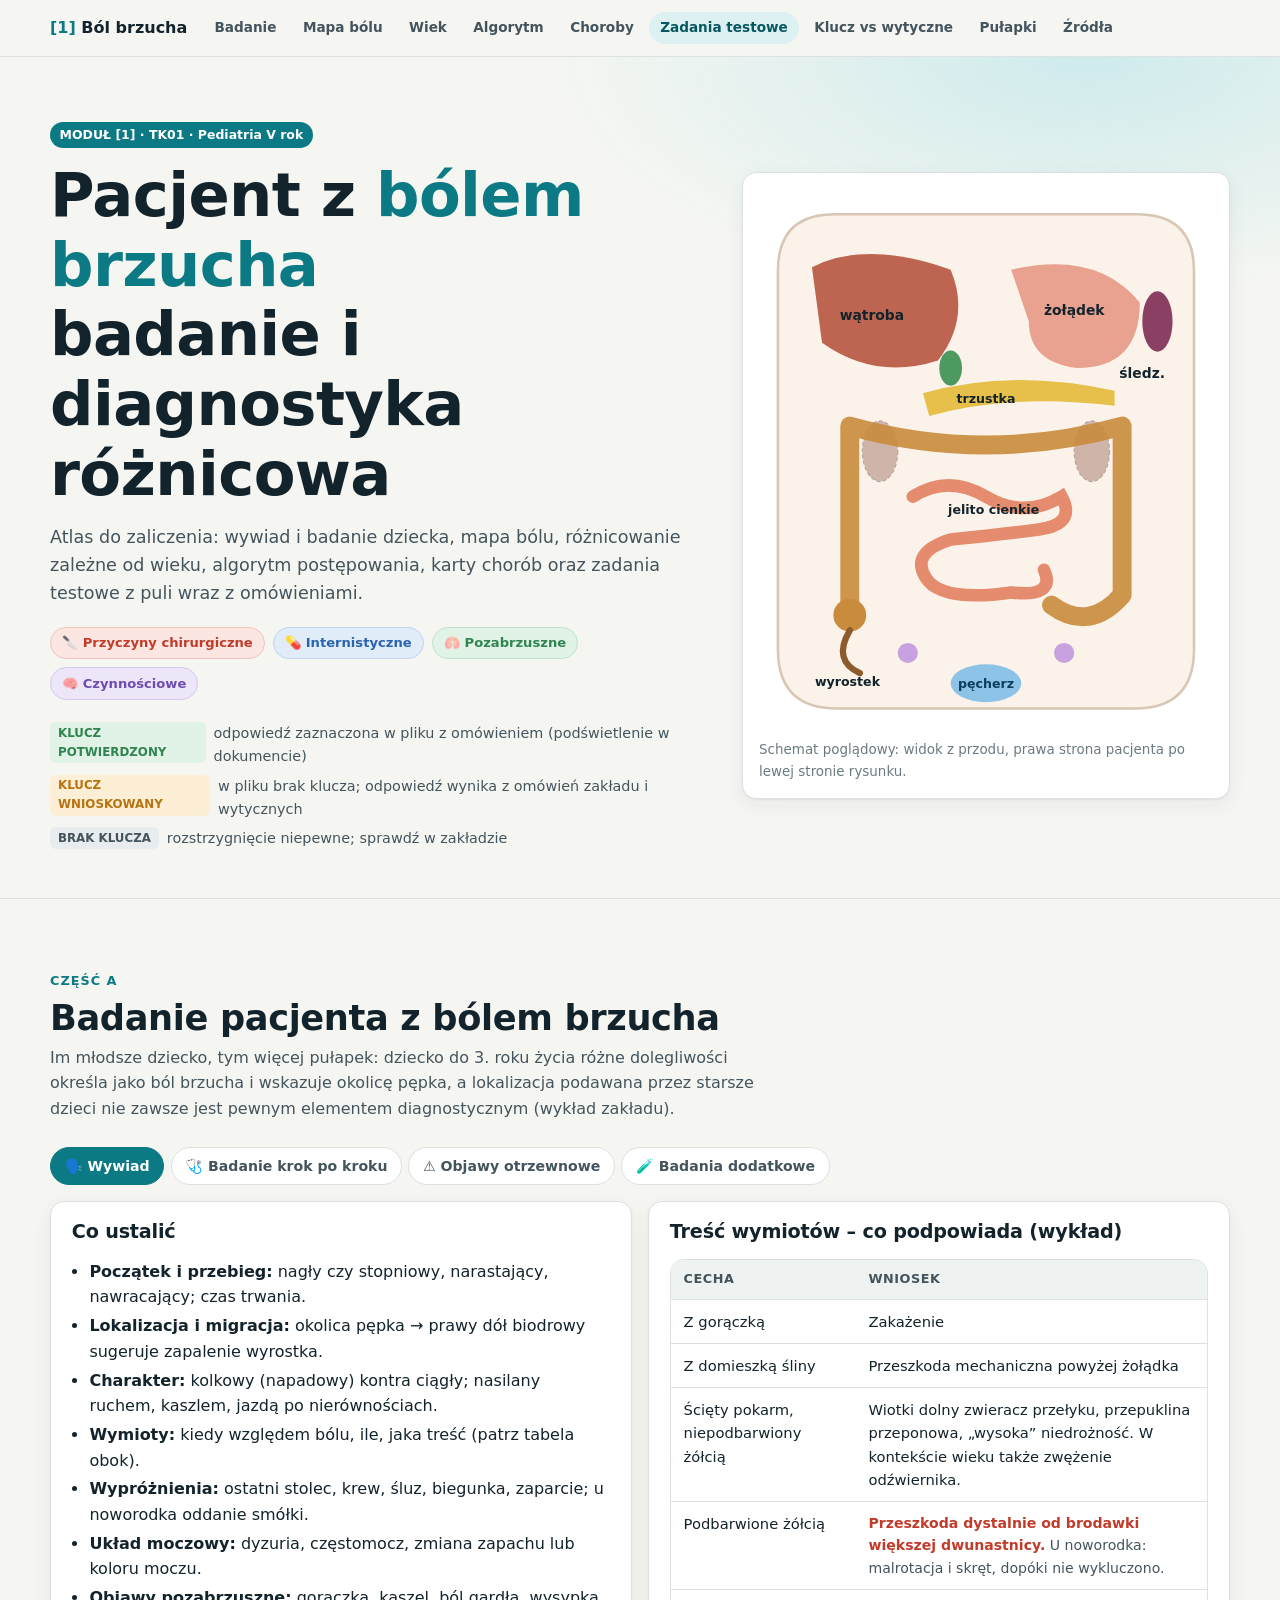
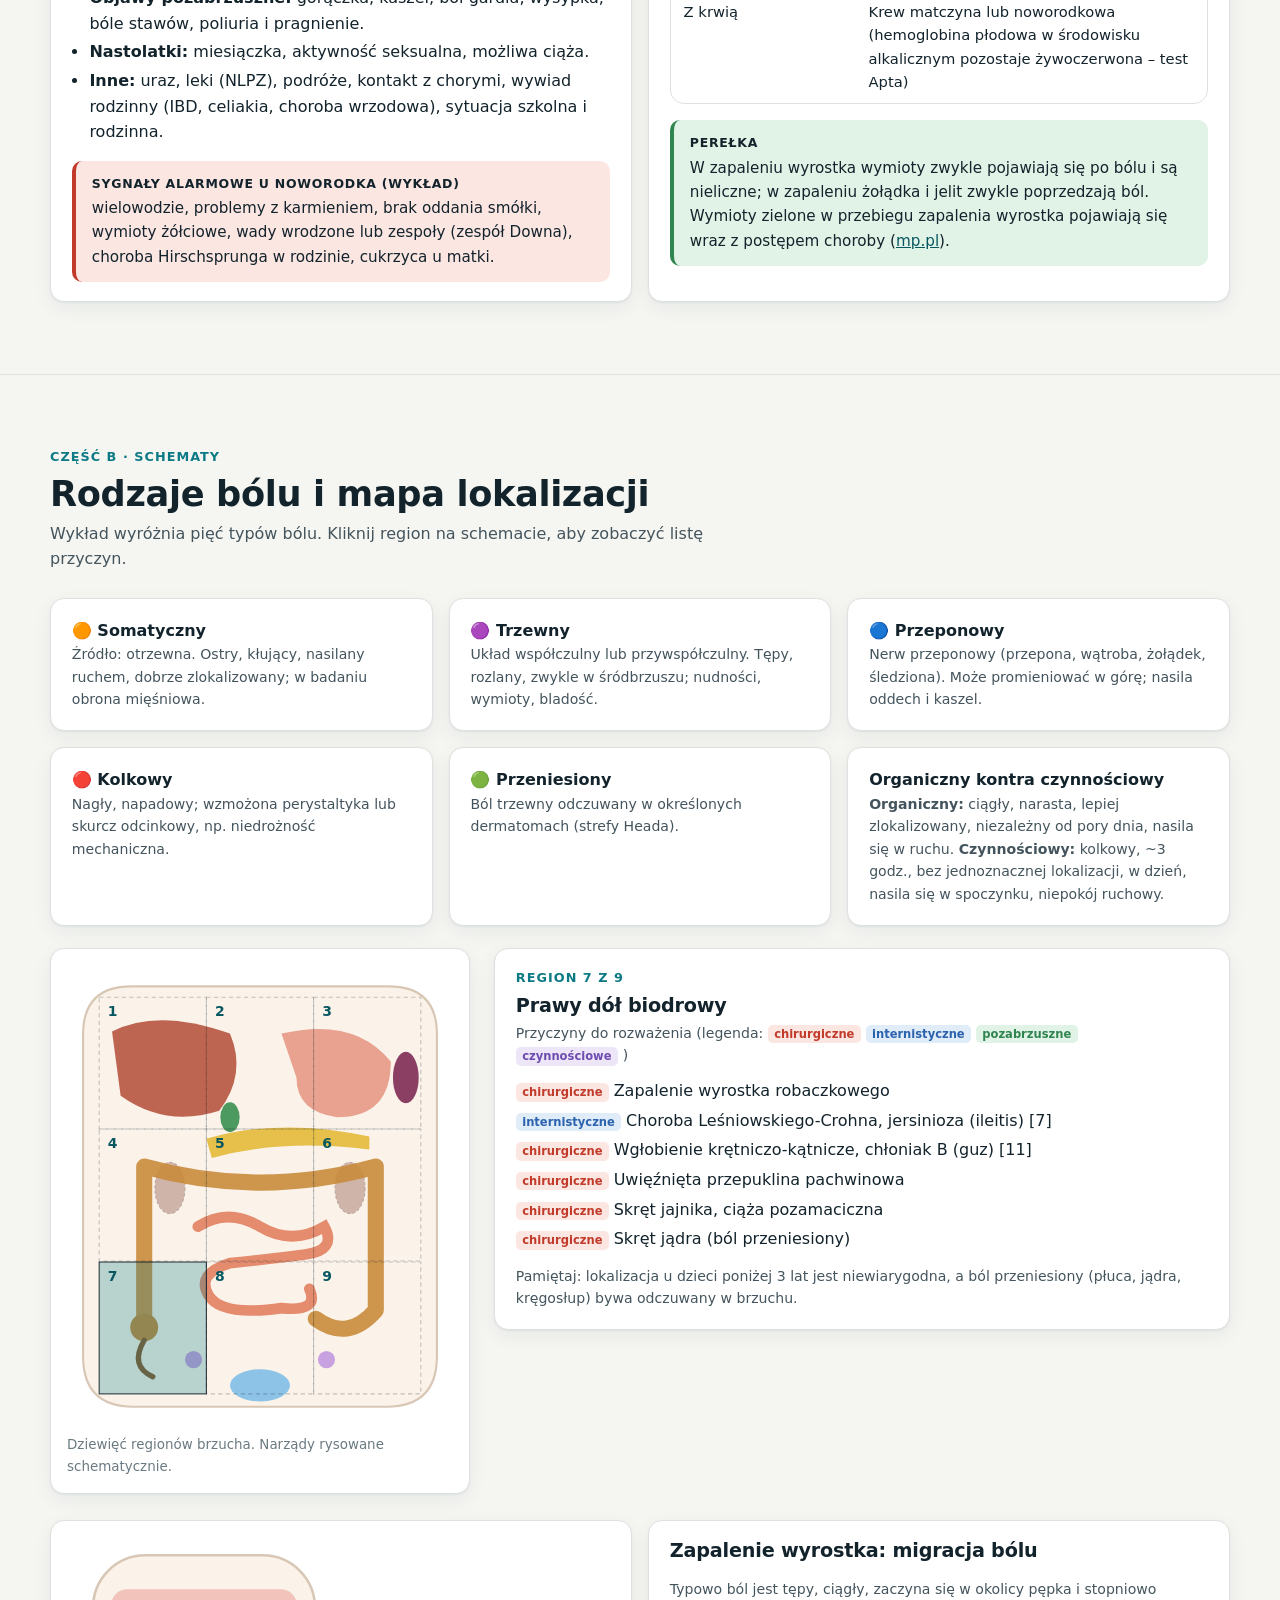
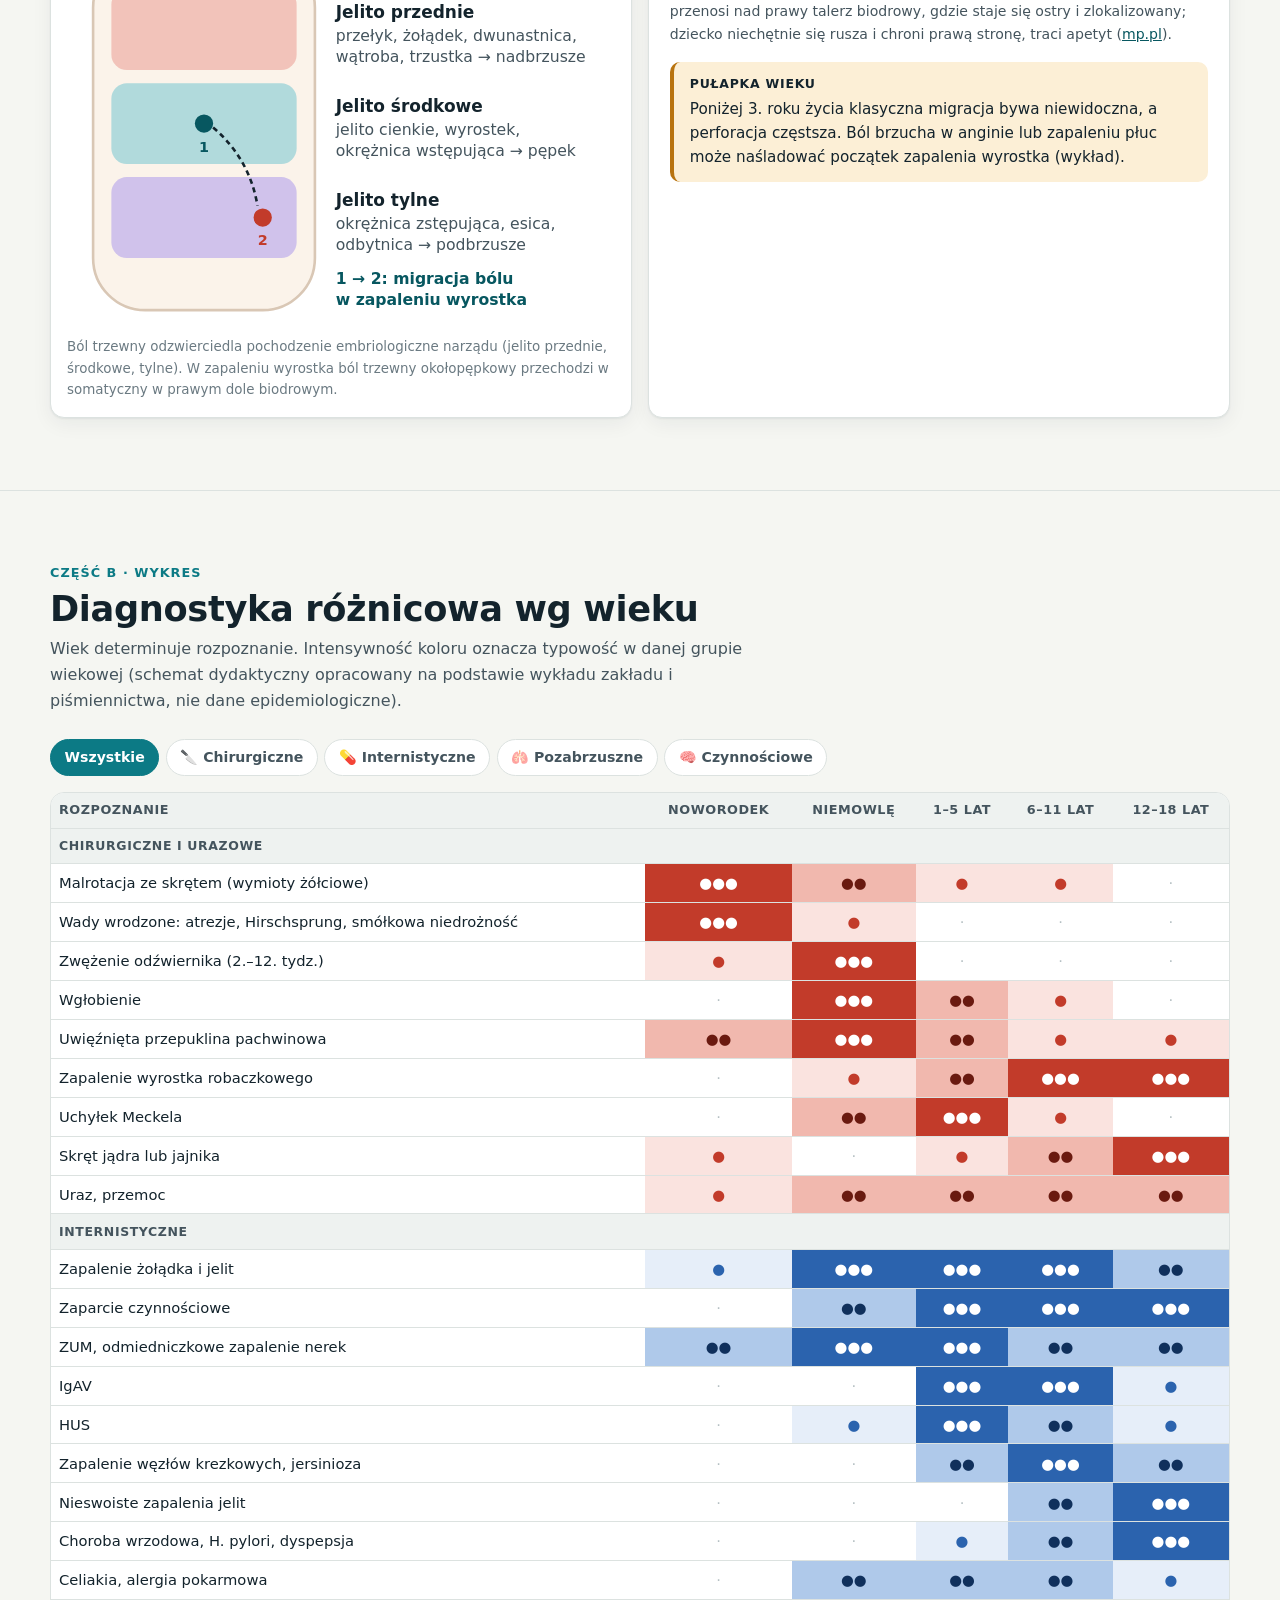
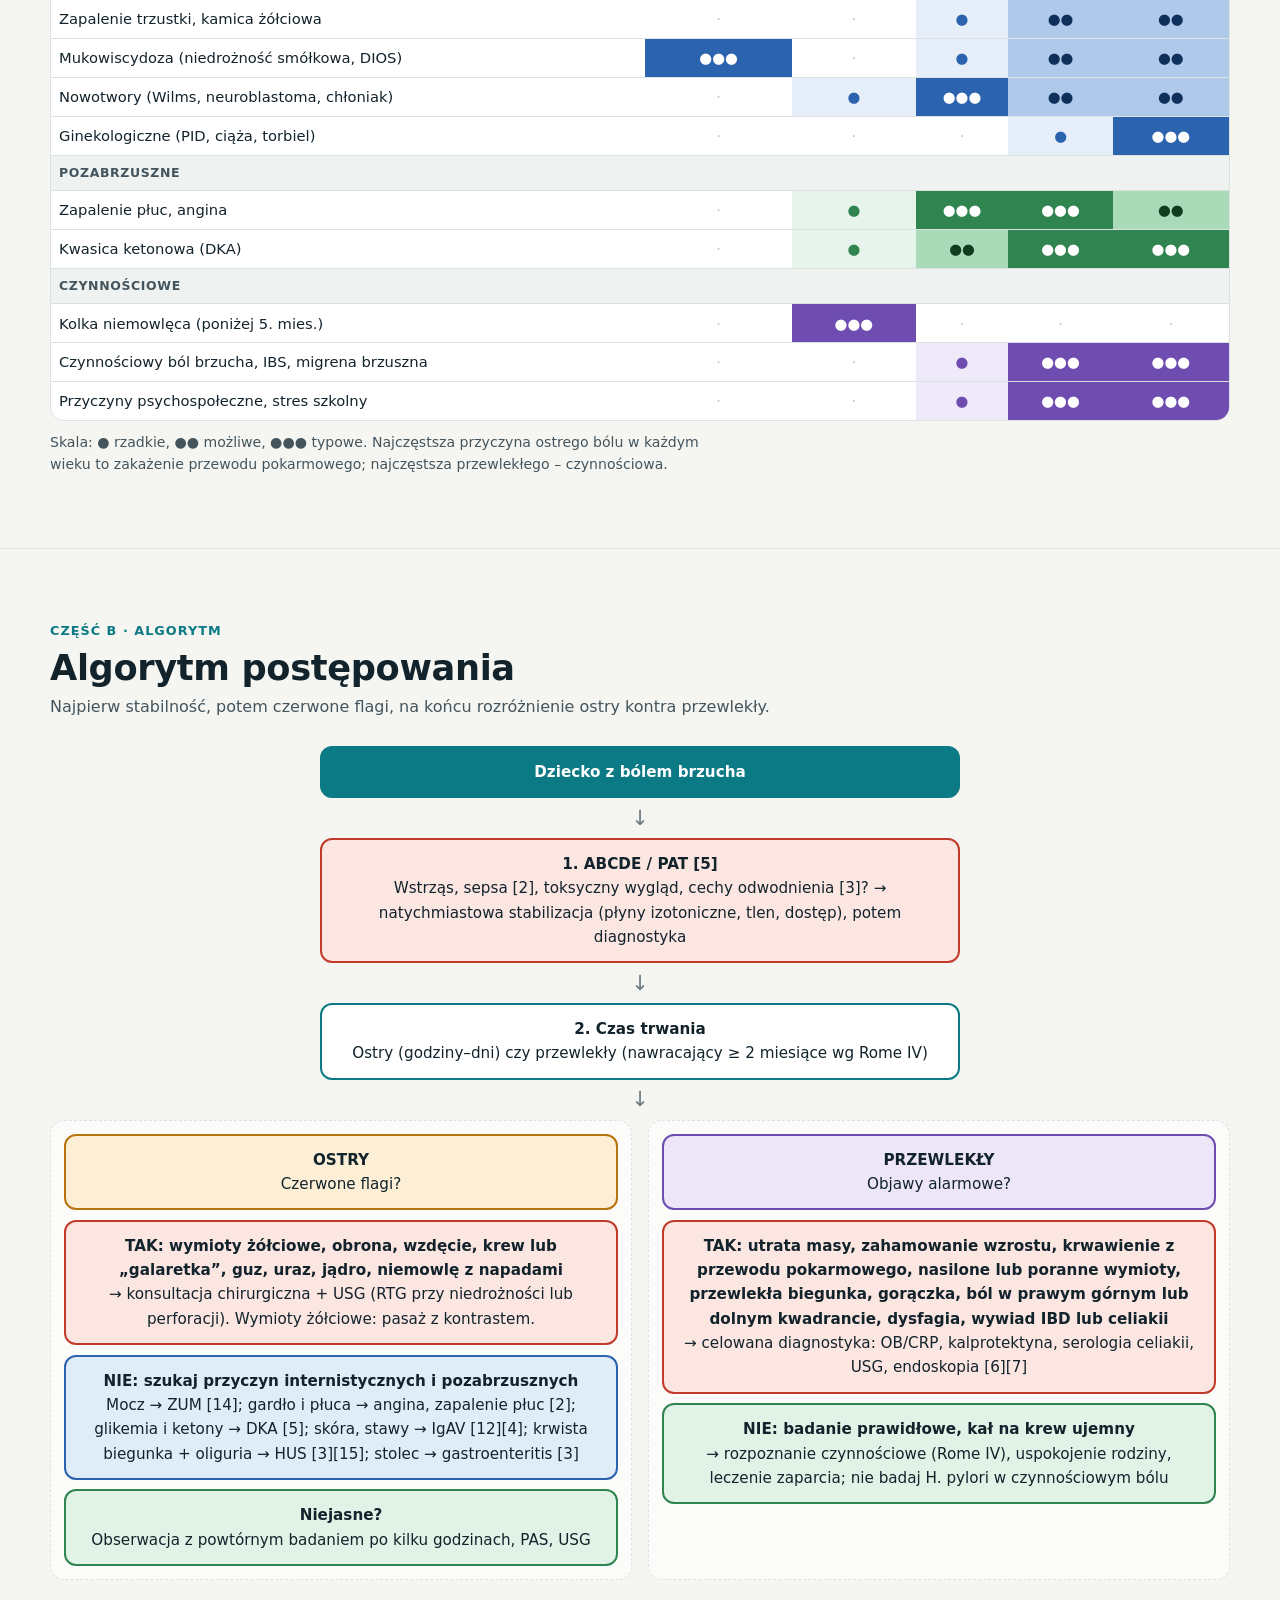
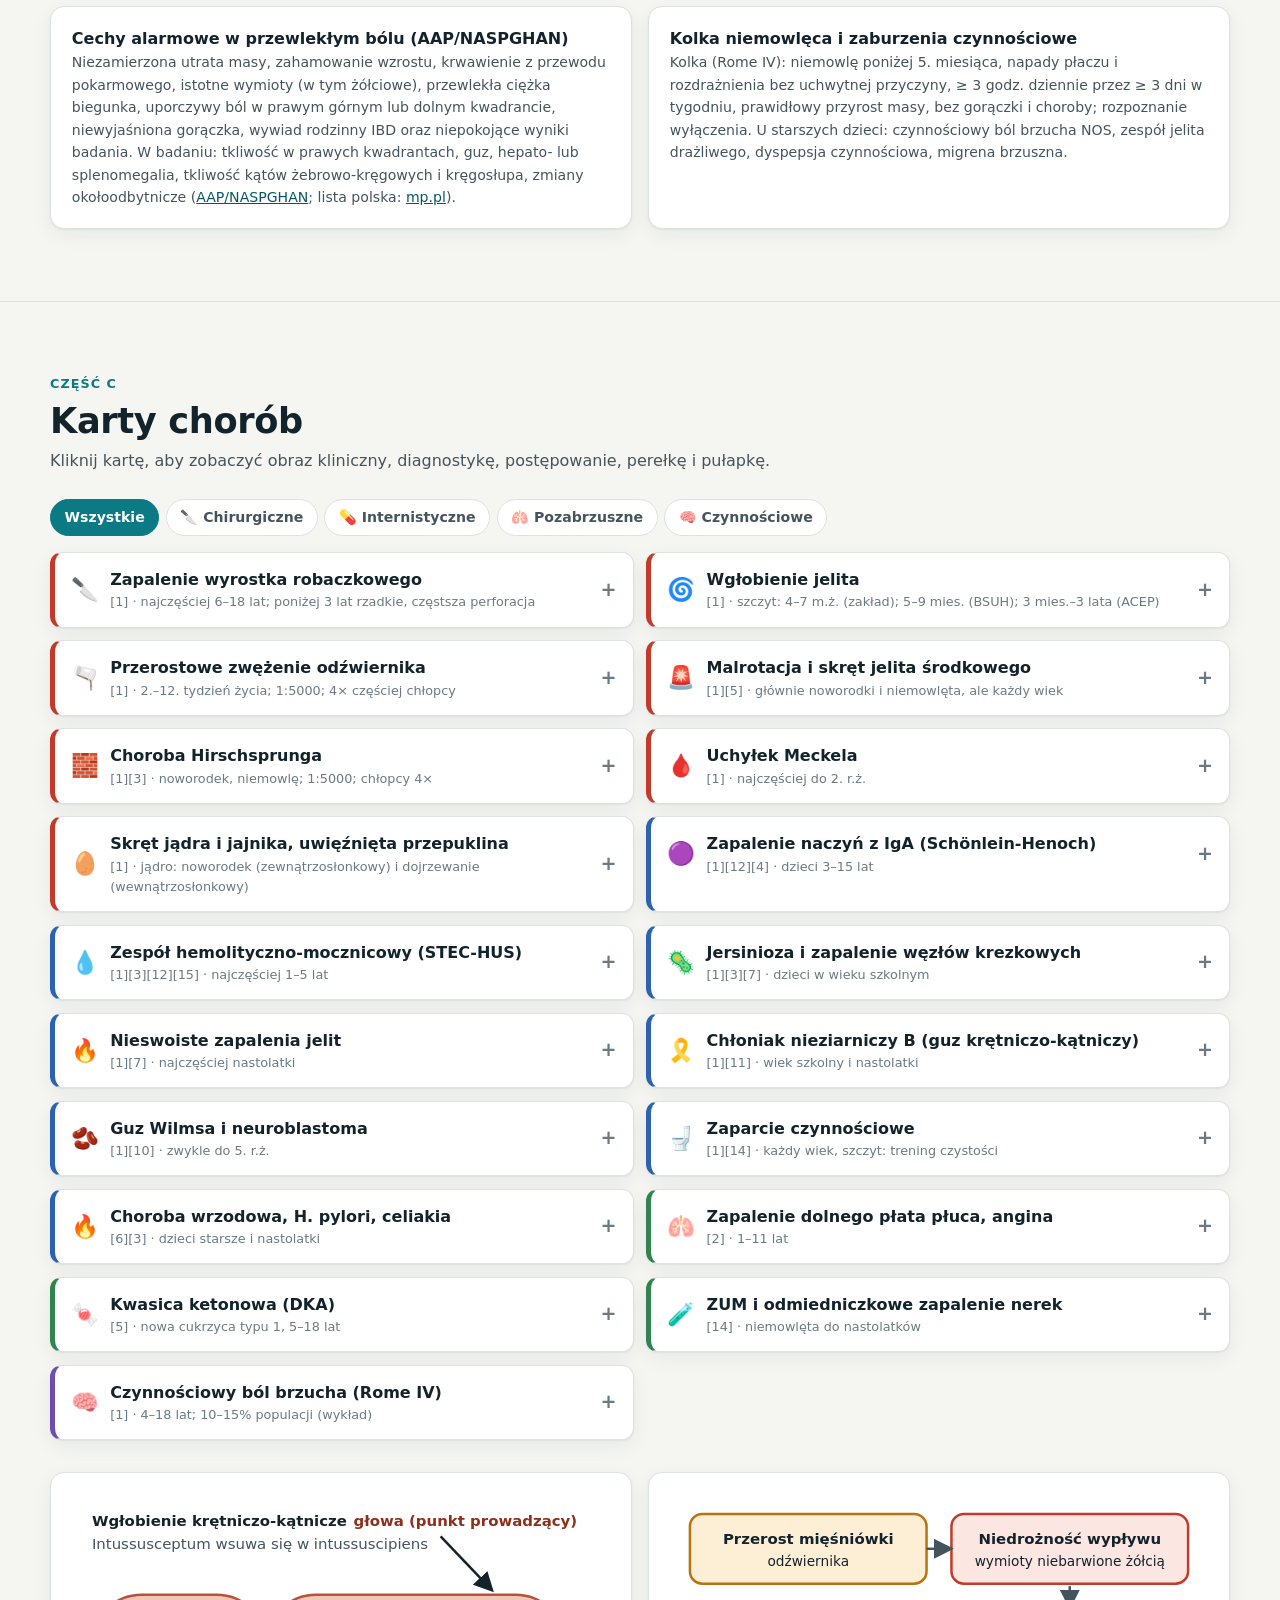
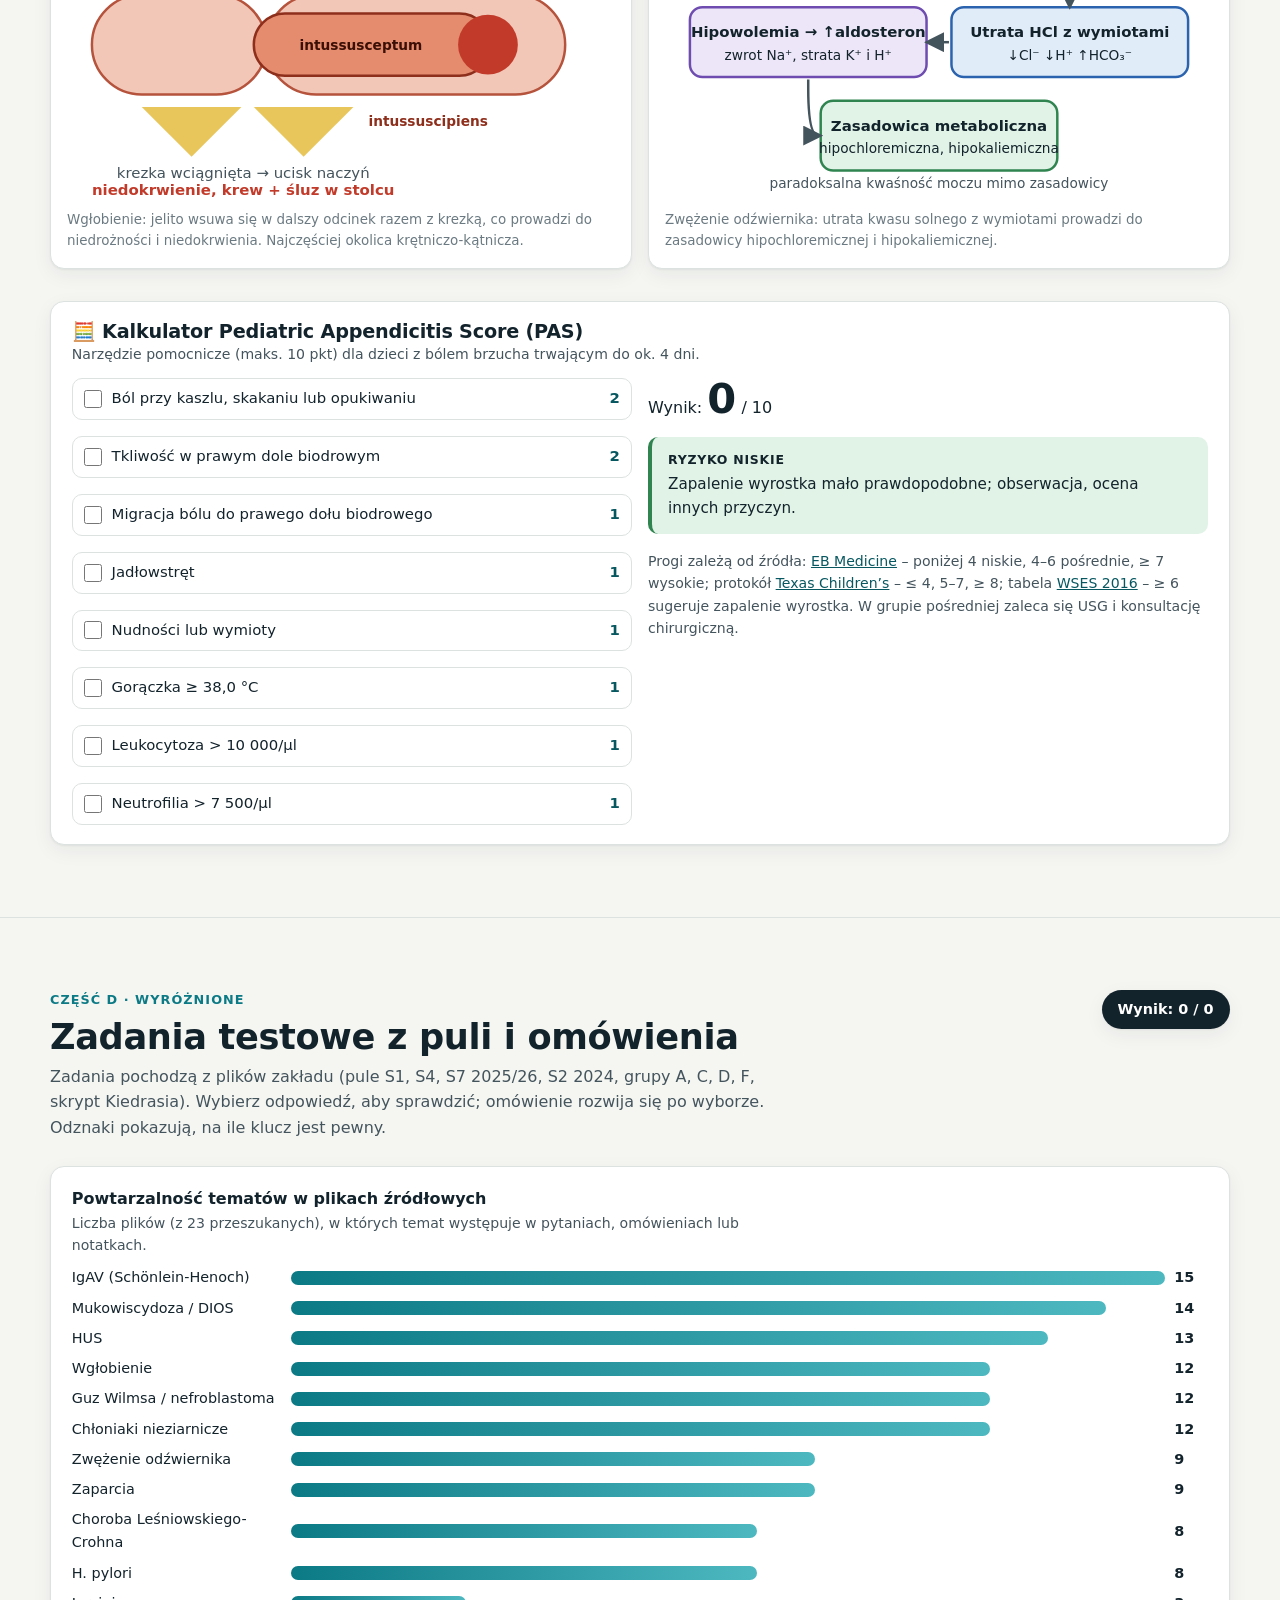
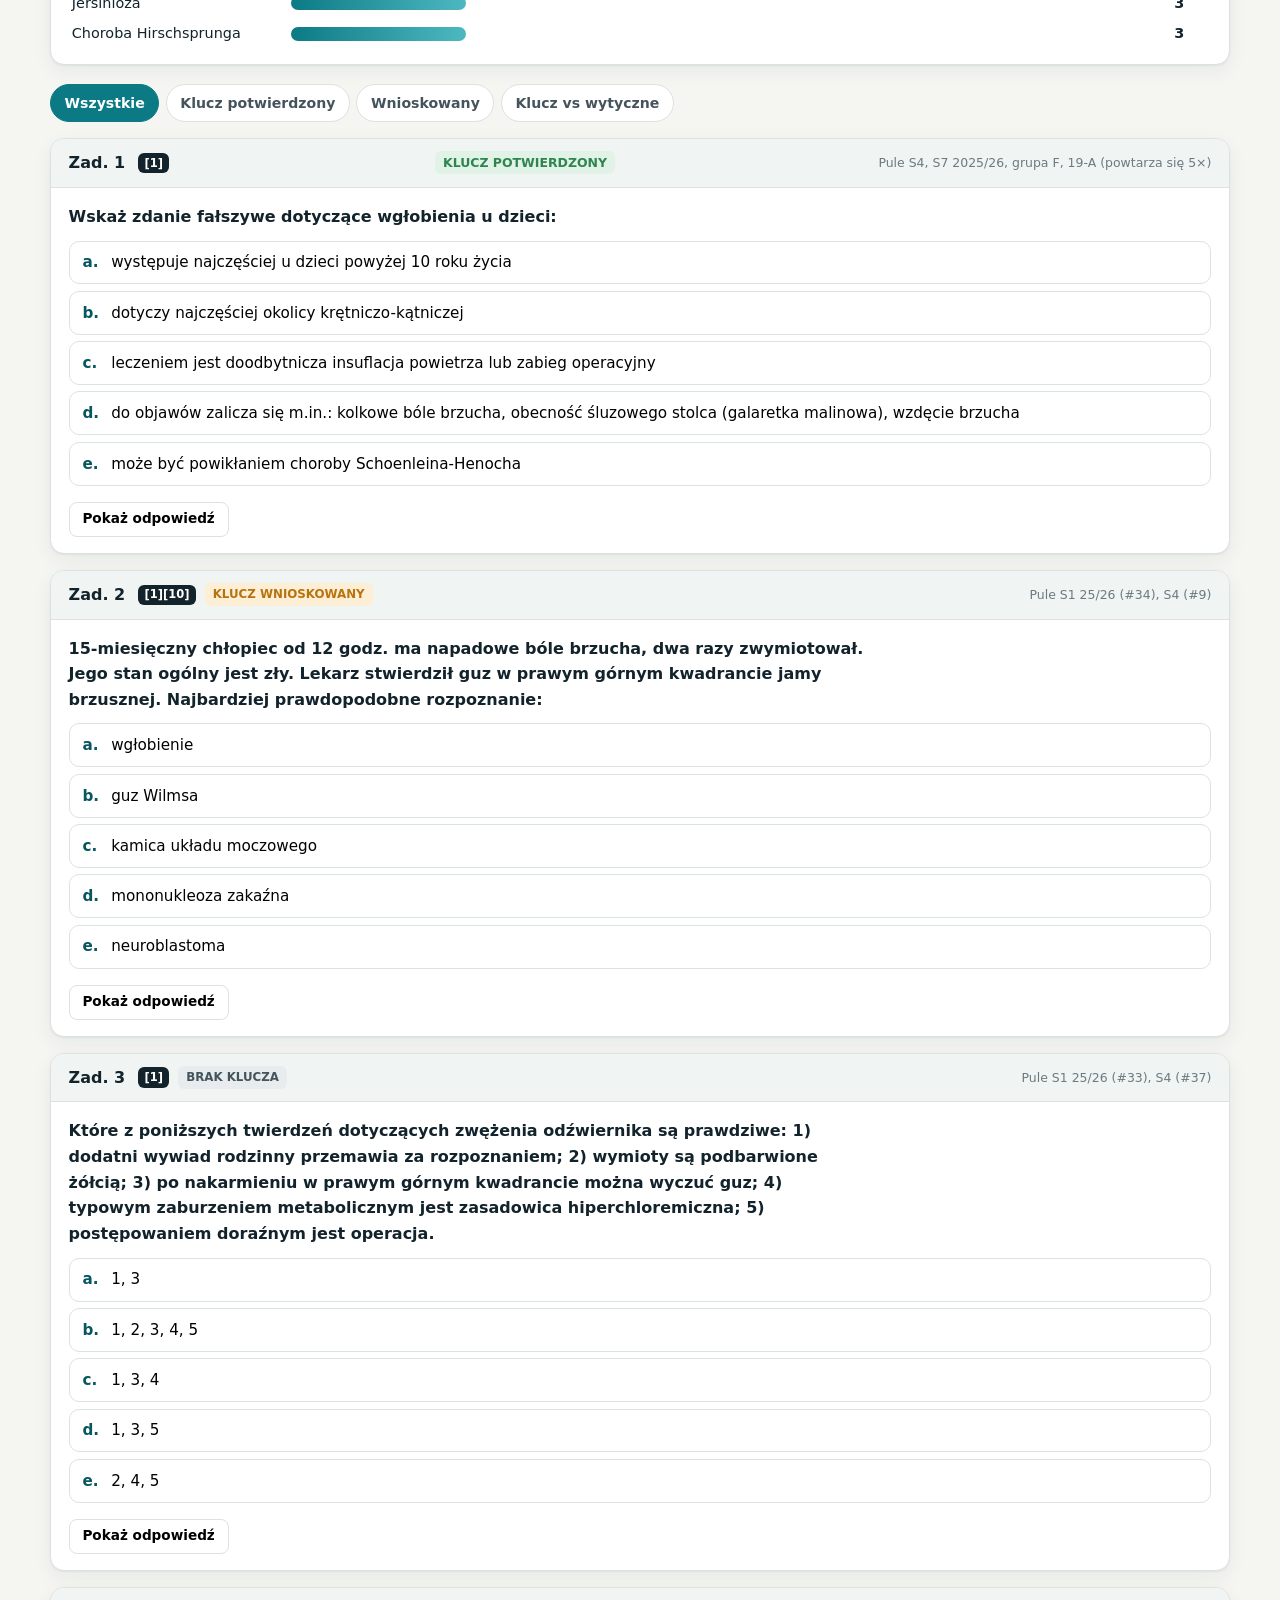
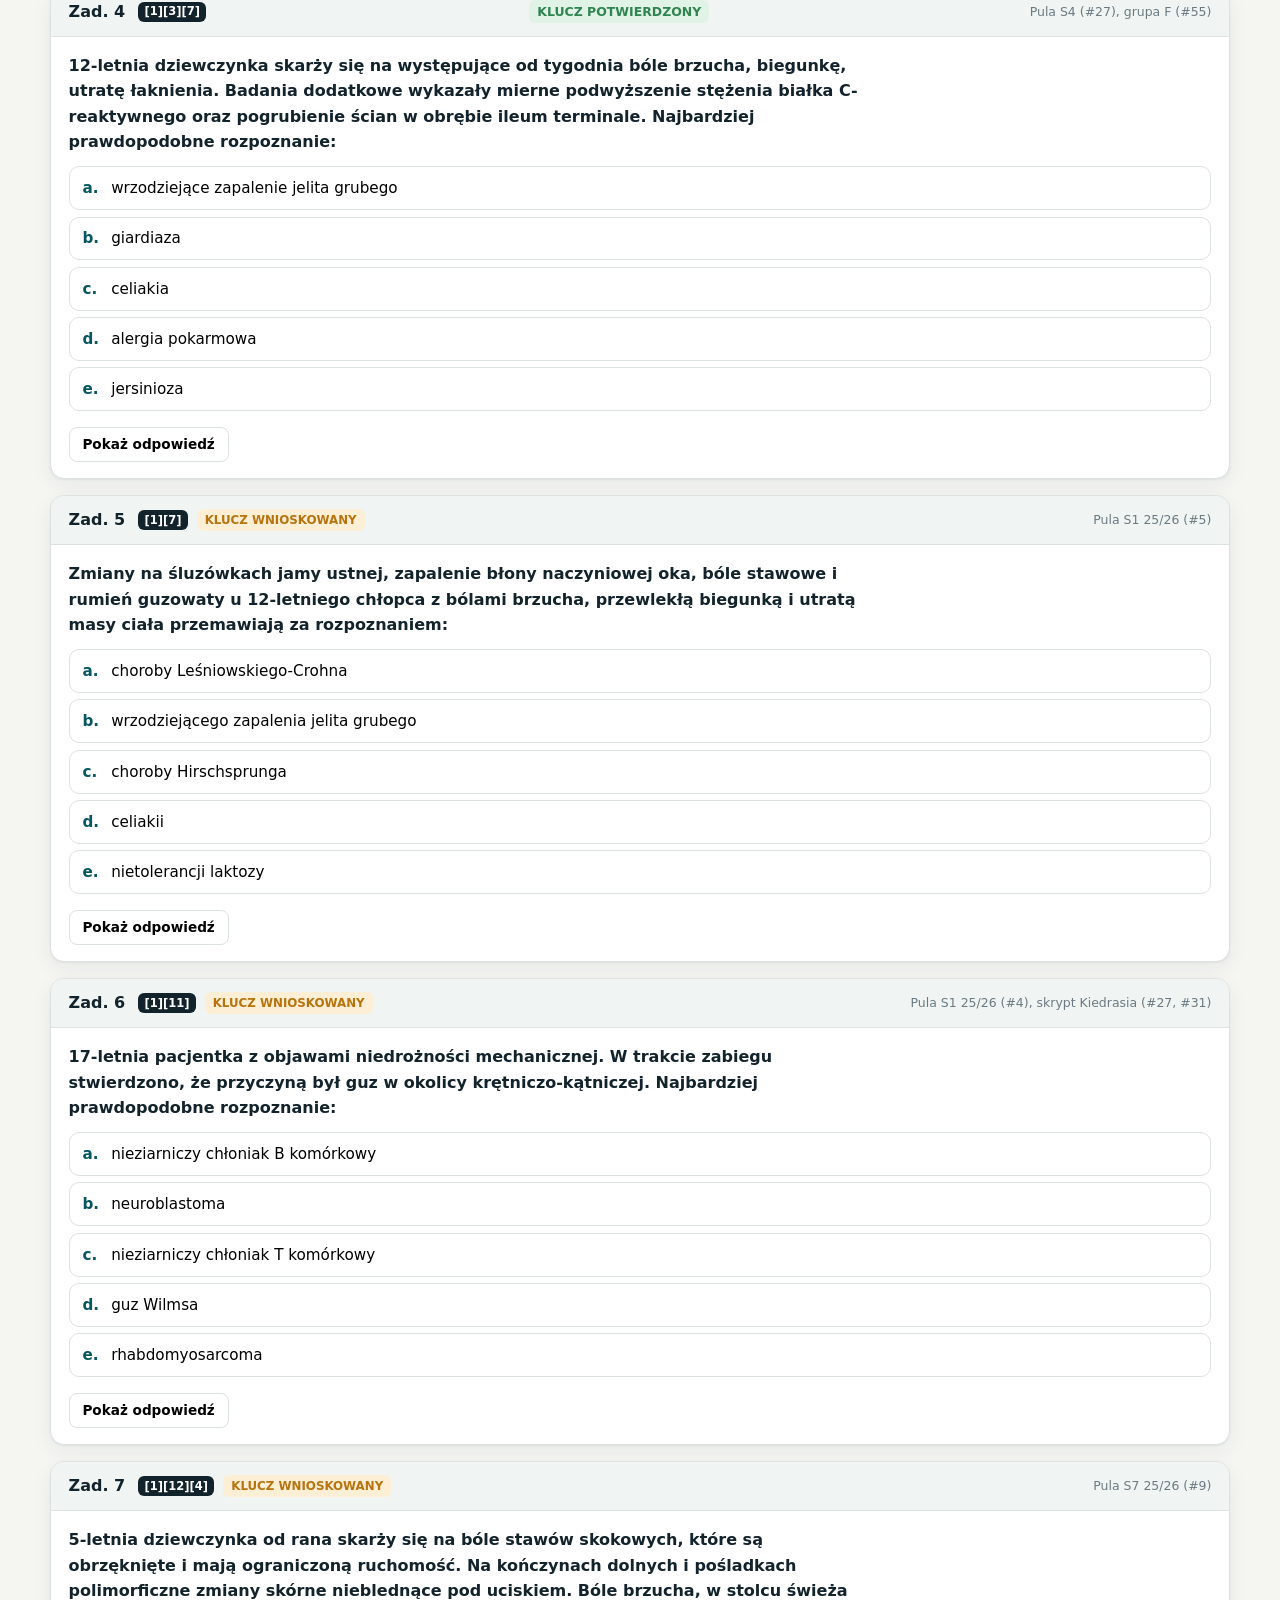
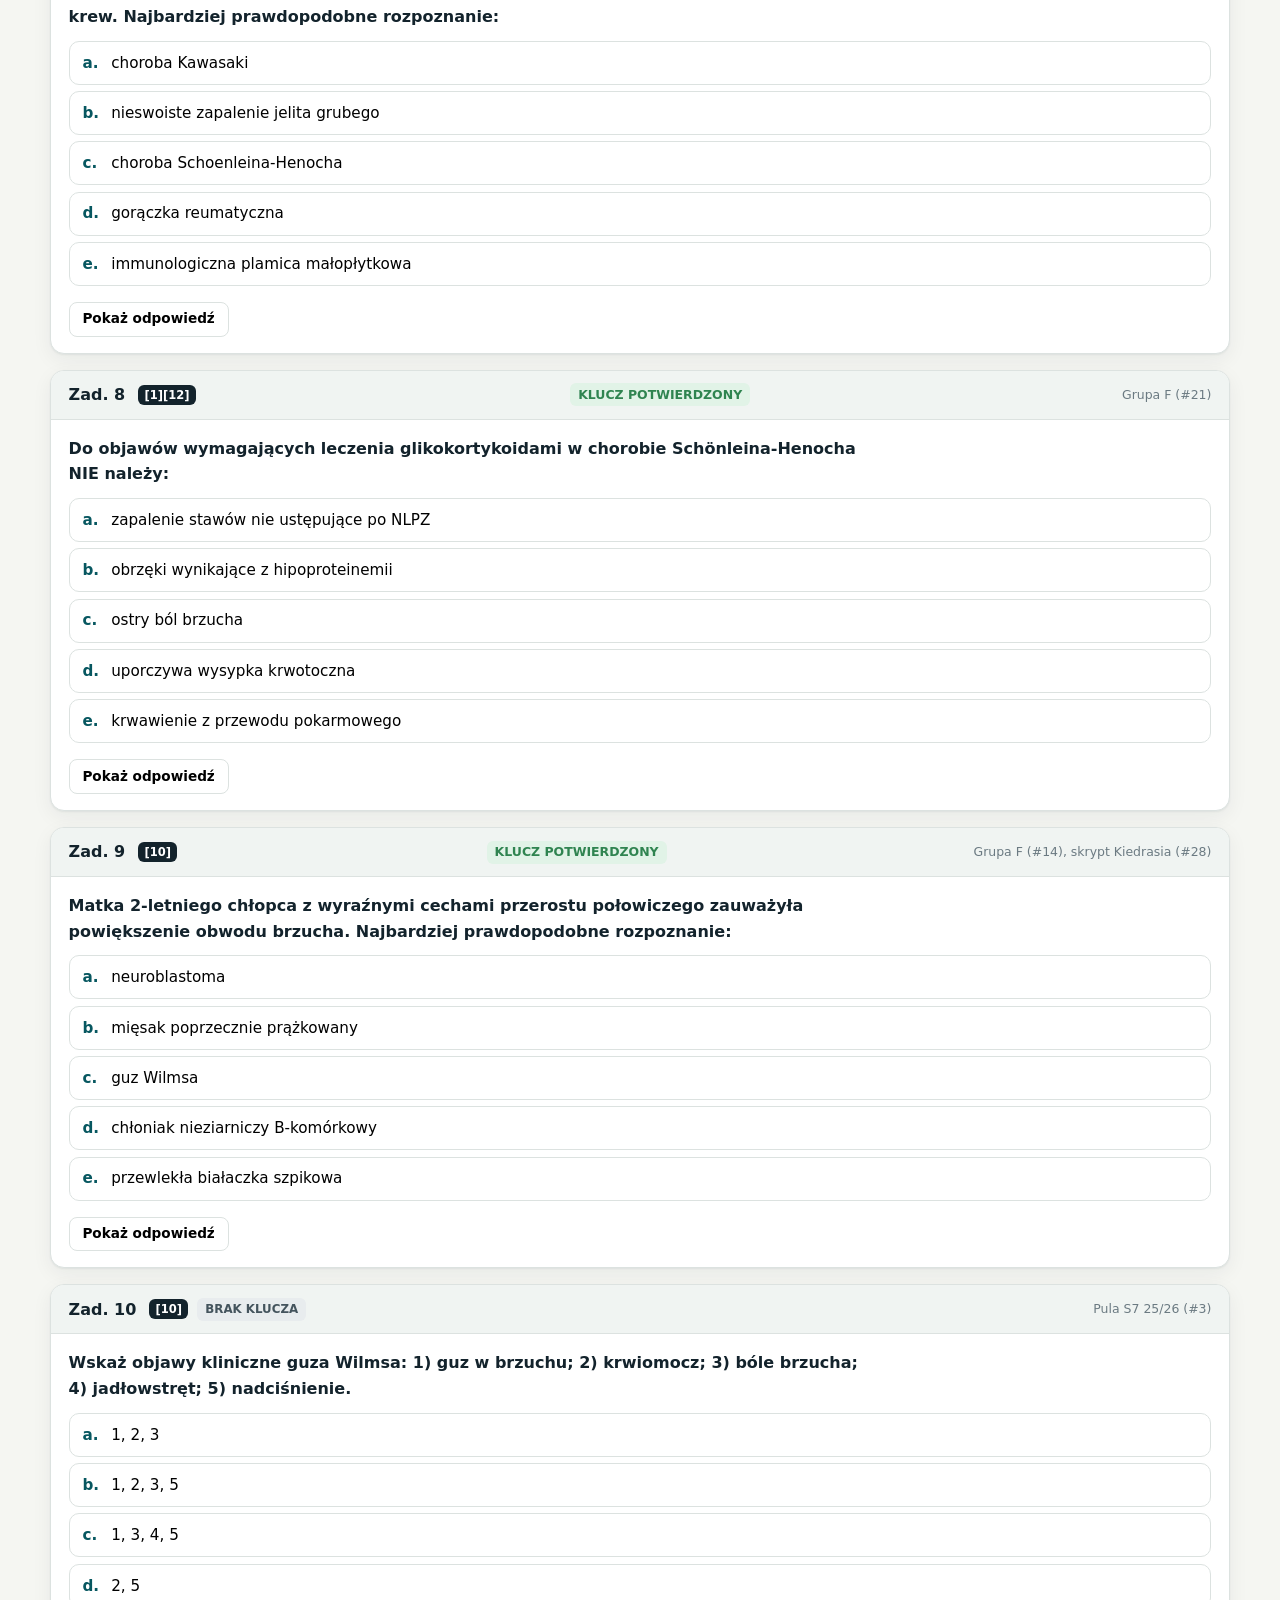
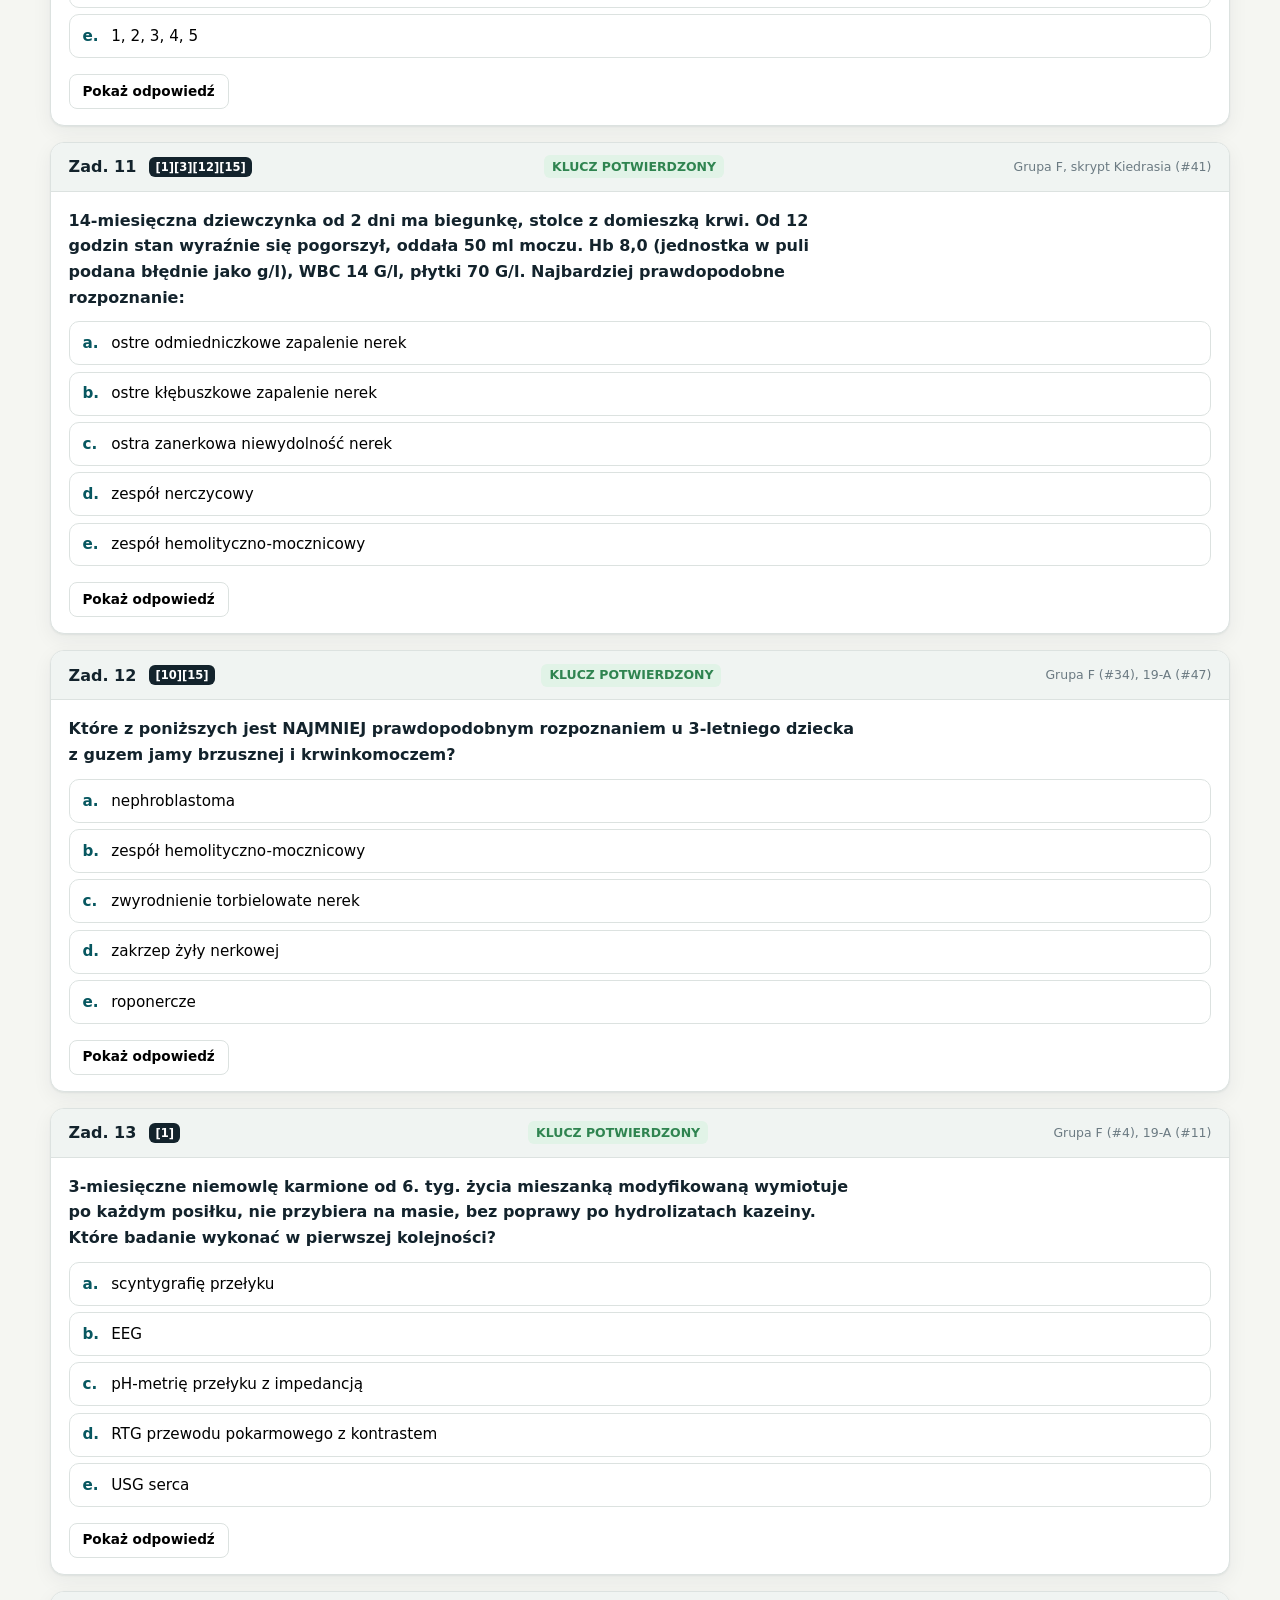
==== atlasy/atlas-bol-brzucha/index.html @ 47890879 "Hub Pediatria V: 7 atlasów, trening, baza pytań, mapa powiązań, postęp Co-authored-by: Perplexity <n" ====
<!DOCTYPE html>
<html lang="pl">
<head>
<meta charset="utf-8">
<meta name="viewport" content="width=device-width,initial-scale=1">
<title>[1] Pacjent z bólem brzucha – atlas pediatryczny</title>
<link rel="preconnect" href="https://api.fontshare.com">
<link href="https://api.fontshare.com/v2/css?f[]=satoshi@400,500,700&f[]=cabinet-grotesk@700,800&display=swap" rel="stylesheet">
<link rel="stylesheet" href="style.css">
</head>
<body>
<nav class="nav" aria-label="Nawigacja"><div class="wrap">
  <div class="brand"><b>[1]</b> <span>Ból brzucha</span></div>
  <ul id="navlist">
    <li><a href="#badanie">Badanie</a></li>
    <li><a href="#mapa">Mapa bólu</a></li>
    <li><a href="#wiek">Wiek</a></li>
    <li><a href="#algorytm">Algorytm</a></li>
    <li><a href="#choroby">Choroby</a></li>
    <li><a href="#zadania">Zadania testowe</a></li>
    <li><a href="#klucz">Klucz vs wytyczne</a></li>
    <li><a href="#pulapki">Pułapki</a></li>
    <li><a href="#zrodla">Źródła</a></li>
  </ul>
</div></nav>

<header class="hero"><div class="wrap grid">
  <div>
    <span class="tag">MODUŁ [1] · TK01 · Pediatria V rok</span>
    <h1>Pacjent z <span>bólem brzucha</span><br>badanie i diagnostyka różnicowa</h1>
    <p class="sub">Atlas do zaliczenia: wywiad i badanie dziecka, mapa bólu, różnicowanie zależne od wieku, algorytm postępowania, karty chorób oraz zadania testowe z puli wraz z omówieniami.</p>
    <div class="chips">
      <span class="chip s">🔪 Przyczyny chirurgiczne</span>
      <span class="chip i">💊 Internistyczne</span>
      <span class="chip e">🫁 Pozabrzuszne</span>
      <span class="chip f">🧠 Czynnościowe</span>
    </div>
    <div class="legend">
      <div><span class="kb src">KLUCZ POTWIERDZONY</span> odpowiedź zaznaczona w pliku z omówieniem (podświetlenie w dokumencie)</div>
      <div><span class="kb inf">KLUCZ WNIOSKOWANY</span> w pliku brak klucza; odpowiedź wynika z omówień zakładu i wytycznych</div>
      <div><span class="kb unk">BRAK KLUCZA</span> rozstrzygnięcie niepewne; sprawdź w zakładzie</div>
    </div>
  </div>
  <figure class="fig" aria-label="Schemat narządów jamy brzusznej">
    <svg viewBox="0 0 360 330" id="heroSvg" role="img" aria-label="Uproszczony schemat narządów jamy brzusznej"></svg>
    <figcaption>Schemat poglądowy: widok z przodu, prawa strona pacjenta po lewej stronie rysunku.</figcaption>
  </figure>
</div></header>

<main>
<section id="badanie"><div class="wrap">
  <div class="eyebrow">Część A</div>
  <h2>Badanie pacjenta z bólem brzucha</h2>
  <p class="lead">Im młodsze dziecko, tym więcej pułapek: dziecko do 3. roku życia różne dolegliwości określa jako ból brzucha i wskazuje okolicę pępka, a lokalizacja podawana przez starsze dzieci nie zawsze jest pewnym elementem diagnostycznym (wykład zakładu).</p>

  <div class="tabs" role="tablist" id="examTabs">
    <button role="tab" aria-selected="true" data-p="p1">🗣️ Wywiad</button>
    <button role="tab" aria-selected="false" data-p="p2">🩺 Badanie krok po kroku</button>
    <button role="tab" aria-selected="false" data-p="p3">⚠️ Objawy otrzewnowe</button>
    <button role="tab" aria-selected="false" data-p="p4">🧪 Badania dodatkowe</button>
  </div>

  <div class="panel" id="p1">
    <div class="grid2">
      <div class="card stack">
        <h3>Co ustalić</h3>
        <ul class="tight">
          <li><b>Początek i przebieg:</b> nagły czy stopniowy, narastający, nawracający; czas trwania.</li>
          <li><b>Lokalizacja i migracja:</b> okolica pępka → prawy dół biodrowy sugeruje zapalenie wyrostka.</li>
          <li><b>Charakter:</b> kolkowy (napadowy) kontra ciągły; nasilany ruchem, kaszlem, jazdą po nierównościach.</li>
          <li><b>Wymioty:</b> kiedy względem bólu, ile, jaka treść (patrz tabela obok).</li>
          <li><b>Wypróżnienia:</b> ostatni stolec, krew, śluz, biegunka, zaparcie; u noworodka oddanie smółki.</li>
          <li><b>Układ moczowy:</b> dyzuria, częstomocz, zmiana zapachu lub koloru moczu.</li>
          <li><b>Objawy pozabrzuszne:</b> gorączka, kaszel, ból gardła, wysypka, bóle stawów, poliuria i pragnienie.</li>
          <li><b>Nastolatki:</b> miesiączka, aktywność seksualna, możliwa ciąża.</li>
          <li><b>Inne:</b> uraz, leki (NLPZ), podróże, kontakt z chorymi, wywiad rodzinny (IBD, celiakia, choroba wrzodowa), sytuacja szkolna i rodzinna.</li>
        </ul>
        <div class="callout red"><b class="k">Sygnały alarmowe u noworodka (wykład)</b>wielowodzie, problemy z karmieniem, brak oddania smółki, wymioty żółciowe, wady wrodzone lub zespoły (zespół Downa), choroba Hirschsprunga w rodzinie, cukrzyca u matki.</div>
      </div>
      <div class="card stack">
        <h3>Treść wymiotów – co podpowiada (wykład)</h3>
        <div class="tw"><table>
          <tr><th>Cecha</th><th>Wniosek</th></tr>
          <tr><td>Z gorączką</td><td>Zakażenie</td></tr>
          <tr><td>Z domieszką śliny</td><td>Przeszkoda mechaniczna powyżej żołądka</td></tr>
          <tr><td>Ścięty pokarm, niepodbarwiony żółcią</td><td>Wiotki dolny zwieracz przełyku, przepuklina przeponowa, „wysoka” niedrożność. W kontekście wieku także zwężenie odźwiernika.</td></tr>
          <tr><td>Podbarwione żółcią</td><td class="small"><b style="color:var(--red)">Przeszkoda dystalnie od brodawki większej dwunastnicy.</b> U noworodka: malrotacja i skręt, dopóki nie wykluczono.</td></tr>
          <tr><td>Z krwią</td><td>Krew matczyna lub noworodkowa (hemoglobina płodowa w środowisku alkalicznym pozostaje żywoczerwona – test Apta)</td></tr>
        </table></div>
        <div class="callout green"><b class="k">Perełka</b>W zapaleniu wyrostka wymioty zwykle pojawiają się po bólu i są nieliczne; w zapaleniu żołądka i jelit zwykle poprzedzają ból. Wymioty zielone w przebiegu zapalenia wyrostka pojawiają się wraz z postępem choroby (<a href="https://www.mp.pl/pacjent/pediatria/choroby/ukladpokarmowy/141842,ostre-zapalenie-wyrostka-robaczkowego" target="_blank" rel="noopener noreferrer">mp.pl</a>).</div>
      </div>
    </div>
  </div>

  <div class="panel" id="p2" hidden>
    <div class="grid2">
      <div class="card stack">
        <h3>Sekwencja badania</h3>
        <ol class="tight" style="padding-left:1.2rem">
          <li><b>Obserwacja zanim dotkniesz:</b> wygląd ogólny, nawodnienie [3], pozycja. Dziecko leżące nieruchomo z podkurczonymi nogami sugeruje zapalenie otrzewnej; dziecko wijące się sugeruje kolkę.</li>
          <li><b>Parametry życiowe i PAT [5]:</b> HR, RR, temperatura, ciśnienie, SpO₂, czas powrotu włośniczkowego, masa ciała.</li>
          <li><b>Oglądanie:</b> kształt i symetria brzucha, wzdęcie, widoczna perystaltyka, przepukliny (pępkowa, pachwinowa), blizny, skóra (plamica, żółtaczka).</li>
          <li><b>Osłuchiwanie:</b> nasilona, metaliczna perystaltyka (niedrożność) kontra cisza (zapalenie otrzewnej, niedrożność porażenna). Wykonaj przed palpacją.</li>
          <li><b>Opukiwanie:</b> bębenkowy odgłos (wzdęcie), tępy (płyn, guz); delikatne opukiwanie jest dobrze tolerowanym testem bolesności.</li>
          <li><b>Palpacja:</b> ciepłe ręce, odwracanie uwagi, zaczynaj od miejsca najdalszego od bolącego, najpierw powierzchownie, potem głęboko, patrz na twarz dziecka. Wykład wyróżnia palpację orientacyjną i głęboką, narządową.</li>
          <li><b>Poza brzuchem:</b> gardło, płuca (dolne płaty), jądra i moszna, pachwiny, narządy płciowe zewnętrzne, kręgosłup i stawy biodrowe, skóra i stawy.</li>
          <li><b>Per rectum:</b> nie rutynowo; wskazania: krew w stolcu, przewlekłe zaparcie, podejrzenie choroby Hirschsprunga, zmiany okołoodbytnicze.</li>
        </ol>
      </div>
      <div class="stack">
        <div class="callout red"><b class="k">Nie zapomnij</b>U każdego dziecka z bólem brzucha obejrzyj narządy płciowe i zbadaj jądra. Skręt jądra może dawać ból promieniujący do pachwiny i podbrzusza, z nudnościami i wymiotami; jądro jest uniesione, moszna obrzęknięta i bardzo tkliwa (wykład).</div>
        <div class="callout amber"><b class="k">Guz w brzuchu [10]</b>Przy podejrzeniu nefroblastoma nie uciskaj guza wielokrotnie. Guz Wilmsa to najczęstszy guz jamy brzusznej u dzieci, zwykle do 5. roku życia; guz w ok. 90%, ból w ok. 20%, krwiomocz w ok. 30% (wykład).</div>
        <div class="callout blue"><b class="k">Wielkość wątroby</b>U noworodków wyczuwalna 2–3 cm poniżej łuku żebrowego; w wieku szkolnym jak u dorosłych (wykład).</div>
        <div class="callout green"><b class="k">Pytania wykładu przy ostrym bólu</b>Czy jest obrona mięśniowa? Czy są objawy otrzewnowe? Jaki jest stan ogólny? Ile ma lat?</div>
        <div class="callout"><b class="k">Zwężenie odźwiernika</b>Widoczna fala perystaltyczna od lewego górnego do prawego górnego kwadrantu oraz objaw „oliwki”: przerośnięty odźwiernik wyczuwalny nad pępkiem i na prawo od niego (wykład).</div>
      </div>
    </div>
  </div>

  <div class="panel" id="p3" hidden>
    <div class="tw"><table>
      <tr><th>Objaw / manewr</th><th>Jak</th><th>Znaczenie</th></tr>
      <tr><td><b>Obrona mięśniowa</b></td><td>Napięcie ściany brzucha utrzymujące się mimo rozproszenia uwagi i wydechu</td><td>Podrażnienie otrzewnej ściennej; różnicuj z obroną dobrowolną (lęk, zimne ręce)</td></tr>
      <tr><td><b>Objaw Blumberga</b></td><td>Powolny ucisk, następnie nagłe zwolnienie; ból przy zwolnieniu</td><td>Zapalenie otrzewnej</td></tr>
      <tr><td><b>Kaszel, skakanie, opukiwanie</b></td><td>Prośba o zakaszlnięcie lub podskok; ból w prawym dole biodrowym</td><td>Punktowany w PAS (2 pkt); alternatywa dla Blumberga u dzieci</td></tr>
      <tr><td><b>Objaw Rovsinga</b></td><td>Ucisk lewego dołu biodrowego wywołuje ból po prawej</td><td>Zapalenie wyrostka</td></tr>
      <tr><td><b>Objaw lędźwiowy i zasłonowy</b></td><td>Zgięcie i rotacja wewnętrzna uda przy zgiętym biodrze</td><td>Wyrostek zaotrzewnowy lub miedniczny, ropień</td></tr>
      <tr><td><b>Objaw Murphy’ego</b></td><td>Zatrzymanie wdechu przy ucisku pod prawym łukiem żebrowym</td><td>Zapalenie pęcherzyka żółciowego</td></tr>
      <tr><td><b>Objaw Goldflama</b></td><td>Bolesność przy uderzeniu w okolicę lędźwiową</td><td>Kamica lub zapalenie nerek</td></tr>
      <tr><td><b>Objaw Dance’a</b></td><td>Pusty prawy dół biodrowy przy badaniu</td><td>Wgłobienie krętniczo-kątnicze</td></tr>
    </table></div>
    <p class="small" style="margin-top:.6rem">Objawy otrzewnowe u małych dzieci są mniej wiarygodne; oceniaj całość: grymas twarzy, niechęć do ruchu, kuśtykanie, pozycję.</p>
  </div>

  <div class="panel" id="p4" hidden>
    <div class="tw"><table>
      <tr><th>Sytuacja</th><th>Badanie</th></tr>
      <tr><td>Każde dziecko z ostrym bólem</td><td>Glikemia i ketony (DKA), badanie ogólne moczu i posiew [14], morfologia, CRP</td></tr>
      <tr><td>Podejrzenie chirurgiczne</td><td><b>USG jamy brzusznej jako badanie pierwszego rzutu</b> (wyrostek, wgłobienie, odźwiernik, jajnik i jądro z Dopplerem). RTG przeglądowe przy niedrożności lub perforacji. MR zamiast CT, gdy potrzebne dalsze obrazowanie.</td></tr>
      <tr><td>Wymioty żółciowe u noworodka lub niemowlęcia</td><td>Pasaż górnego odcinka przewodu pokarmowego z kontrastem (malrotacja) – pilnie</td></tr>
      <tr><td>Epigastralgia, wymioty, żółtaczka</td><td>Lipaza lub amylaza, ALT, AST, GGT, bilirubina, USG wątroby i dróg żółciowych</td></tr>
      <tr><td>Dziewczynka w wieku rozrodczym</td><td>Test ciążowy (beta-hCG), USG miednicy</td></tr>
      <tr><td>Biegunka z bólem [3]</td><td>Kał: krew utajona, posiew, toksyna C. difficile, Giardia, kalprotektyna</td></tr>
      <tr><td>Podejrzenie HUS [15]</td><td>Morfologia z rozmazem (schistocyty), kreatynina, LDH, mocz, elektrolity</td></tr>
      <tr><td>Przewlekły ból z cechami alarmowymi [6][7]</td><td>OB, CRP, ferrytyna, albumina, anty-tTG IgA z całkowitym IgA, kalprotektyna, endoskopia, enterografia MR</td></tr>
    </table></div>
  </div>
</div></section>

<section id="mapa"><div class="wrap">
  <div class="eyebrow">Część B · Schematy</div>
  <h2>Rodzaje bólu i mapa lokalizacji</h2>
  <p class="lead">Wykład wyróżnia pięć typów bólu. Kliknij region na schemacie, aby zobaczyć listę przyczyn.</p>

  <div class="grid3" style="margin-bottom:1.4rem">
    <div class="card"><h4>🟠 Somatyczny</h4><p class="small">Źródło: otrzewna. Ostry, kłujący, nasilany ruchem, dobrze zlokalizowany; w badaniu obrona mięśniowa.</p></div>
    <div class="card"><h4>🟣 Trzewny</h4><p class="small">Układ współczulny lub przywspółczulny. Tępy, rozlany, zwykle w śródbrzuszu; nudności, wymioty, bladość.</p></div>
    <div class="card"><h4>🔵 Przeponowy</h4><p class="small">Nerw przeponowy (przepona, wątroba, żołądek, śledziona). Może promieniować w górę; nasila oddech i kaszel.</p></div>
    <div class="card"><h4>🔴 Kolkowy</h4><p class="small">Nagły, napadowy; wzmożona perystaltyka lub skurcz odcinkowy, np. niedrożność mechaniczna.</p></div>
    <div class="card"><h4>🟢 Przeniesiony</h4><p class="small">Ból trzewny odczuwany w określonych dermatomach (strefy Heada).</p></div>
    <div class="card"><h4>Organiczny kontra czynnościowy</h4><p class="small"><b>Organiczny:</b> ciągły, narasta, lepiej zlokalizowany, niezależny od pory dnia, nasila się w ruchu. <b>Czynnościowy:</b> kolkowy, ~3 godz., bez jednoznacznej lokalizacji, w dzień, nasila się w spoczynku, niepokój ruchowy.</p></div>
  </div>

  <div class="map">
    <figure class="fig">
      <svg viewBox="0 0 360 430" id="mapSvg" role="group" aria-label="Mapa dziewięciu regionów brzucha"></svg>
      <figcaption>Dziewięć regionów brzucha. Narządy rysowane schematycznie.</figcaption>
    </figure>
    <div class="card" id="regionPanel" aria-live="polite"></div>
  </div>

  <div class="grid2" style="margin-top:1.6rem">
    <figure class="fig">
      <svg viewBox="0 0 420 300" id="embSvg" role="img" aria-label="Embriologiczne pochodzenie bólu trzewnego i migracja bólu w zapaleniu wyrostka"></svg>
      <figcaption>Ból trzewny odzwierciedla pochodzenie embriologiczne narządu (jelito przednie, środkowe, tylne). W zapaleniu wyrostka ból trzewny okołopępkowy przechodzi w somatyczny w prawym dole biodrowym.</figcaption>
    </figure>
    <div class="card stack">
      <h3>Zapalenie wyrostka: migracja bólu</h3>
      <p class="small">Typowo ból jest tępy, ciągły, zaczyna się w okolicy pępka i stopniowo przenosi nad prawy talerz biodrowy, gdzie staje się ostry i zlokalizowany; dziecko niechętnie się rusza i chroni prawą stronę, traci apetyt (<a href="https://www.mp.pl/pacjent/pediatria/choroby/ukladpokarmowy/141842,ostre-zapalenie-wyrostka-robaczkowego" target="_blank" rel="noopener noreferrer">mp.pl</a>).</p>
      <div class="callout amber"><b class="k">Pułapka wieku</b>Poniżej 3. roku życia klasyczna migracja bywa niewidoczna, a perforacja częstsza. Ból brzucha w anginie lub zapaleniu płuc może naśladować początek zapalenia wyrostka (wykład).</div>
    </div>
  </div>
</div></section>

<section id="wiek"><div class="wrap">
  <div class="eyebrow">Część B · Wykres</div>
  <h2>Diagnostyka różnicowa wg wieku</h2>
  <p class="lead">Wiek determinuje rozpoznanie. Intensywność koloru oznacza typowość w danej grupie wiekowej (schemat dydaktyczny opracowany na podstawie wykładu zakładu i piśmiennictwa, nie dane epidemiologiczne).</p>
  <div class="filters" id="heatFilters">
    <button aria-pressed="true" data-f="all">Wszystkie</button>
    <button aria-pressed="false" data-f="s">🔪 Chirurgiczne</button>
    <button aria-pressed="false" data-f="i">💊 Internistyczne</button>
    <button aria-pressed="false" data-f="e">🫁 Pozabrzuszne</button>
    <button aria-pressed="false" data-f="f">🧠 Czynnościowe</button>
  </div>
  <div class="tw"><table class="heat" id="heat"></table></div>
  <p class="small" style="margin-top:.6rem">Skala: ● rzadkie, ●● możliwe, ●●● typowe. Najczęstsza przyczyna ostrego bólu w każdym wieku to zakażenie przewodu pokarmowego; najczęstsza przewlekłego – czynnościowa.</p>
</div></section>

<section id="algorytm"><div class="wrap">
  <div class="eyebrow">Część B · Algorytm</div>
  <h2>Algorytm postępowania</h2>
  <p class="lead">Najpierw stabilność, potem czerwone flagi, na końcu rozróżnienie ostry kontra przewlekły.</p>
  <div class="flow">
    <div class="fn start">Dziecko z bólem brzucha</div><div class="ar">↓</div>
    <div class="fn red"><b>1. ABCDE / PAT [5]</b>Wstrząs, sepsa [2], toksyczny wygląd, cechy odwodnienia [3]? → natychmiastowa stabilizacja (płyny izotoniczne, tlen, dostęp), potem diagnostyka</div><div class="ar">↓</div>
    <div class="fn"><b>2. Czas trwania</b>Ostry (godziny–dni) czy przewlekły (nawracający ≥ 2 miesiące wg Rome IV)</div><div class="ar">↓</div>
    <div class="branch">
      <div>
        <div class="fn amber"><b>OSTRY</b>Czerwone flagi?</div>
        <div class="fn red"><b>TAK: wymioty żółciowe, obrona, wzdęcie, krew lub „galaretka”, guz, uraz, jądro, niemowlę z napadami</b>→ konsultacja chirurgiczna + USG (RTG przy niedrożności lub perforacji). Wymioty żółciowe: pasaż z kontrastem.</div>
        <div class="fn blue"><b>NIE: szukaj przyczyn internistycznych i pozabrzusznych</b>Mocz → ZUM [14]; gardło i płuca → angina, zapalenie płuc [2]; glikemia i ketony → DKA [5]; skóra, stawy → IgAV [12][4]; krwista biegunka + oliguria → HUS [3][15]; stolec → gastroenteritis [3]</div>
        <div class="fn green"><b>Niejasne?</b>Obserwacja z powtórnym badaniem po kilku godzinach, PAS, USG</div>
      </div>
      <div>
        <div class="fn violet"><b>PRZEWLEKŁY</b>Objawy alarmowe?</div>
        <div class="fn red"><b>TAK: utrata masy, zahamowanie wzrostu, krwawienie z przewodu pokarmowego, nasilone lub poranne wymioty, przewlekła biegunka, gorączka, ból w prawym górnym lub dolnym kwadrancie, dysfagia, wywiad IBD lub celiakii</b>→ celowana diagnostyka: OB/CRP, kalprotektyna, serologia celiakii, USG, endoskopia [6][7]</div>
        <div class="fn green"><b>NIE: badanie prawidłowe, kał na krew ujemny</b>→ rozpoznanie czynnościowe (Rome IV), uspokojenie rodziny, leczenie zaparcia; nie badaj H. pylori w czynnościowym bólu</div>
      </div>
    </div>
  </div>
  <div class="grid2" style="margin-top:1.6rem">
    <div class="card"><h4>Cechy alarmowe w przewlekłym bólu (AAP/NASPGHAN)</h4><p class="small">Niezamierzona utrata masy, zahamowanie wzrostu, krwawienie z przewodu pokarmowego, istotne wymioty (w tym żółciowe), przewlekła ciężka biegunka, uporczywy ból w prawym górnym lub dolnym kwadrancie, niewyjaśniona gorączka, wywiad rodzinny IBD oraz niepokojące wyniki badania. W badaniu: tkliwość w prawych kwadrantach, guz, hepato- lub splenomegalia, tkliwość kątów żebrowo-kręgowych i kręgosłupa, zmiany okołoodbytnicze (<a href="https://www.espghan.org/dam/jcr:49879d5e-b28b-45df-b4d0-dabff16320e3/Chronic_Abdominal_Pain_in_Children__A_Clinical.1.pdf" target="_blank" rel="noopener noreferrer">AAP/NASPGHAN</a>; lista polska: <a href="https://www.mp.pl/pytania/pediatria/chapter/B25.QA.3.7.13." target="_blank" rel="noopener noreferrer">mp.pl</a>).</p></div>
    <div class="card"><h4>Kolka niemowlęca i zaburzenia czynnościowe</h4><p class="small">Kolka (Rome IV): niemowlę poniżej 5. miesiąca, napady płaczu i rozdrażnienia bez uchwytnej przyczyny, ≥ 3 godz. dziennie przez ≥ 3 dni w tygodniu, prawidłowy przyrost masy, bez gorączki i choroby; rozpoznanie wyłączenia. U starszych dzieci: czynnościowy ból brzucha NOS, zespół jelita drażliwego, dyspepsja czynnościowa, migrena brzuszna.</p></div>
  </div>
</div></section>

<section id="choroby"><div class="wrap">
  <div class="eyebrow">Część C</div>
  <h2>Karty chorób</h2>
  <p class="lead">Kliknij kartę, aby zobaczyć obraz kliniczny, diagnostykę, postępowanie, perełkę i pułapkę.</p>
  <div class="filters" id="dFilters">
    <button aria-pressed="true" data-f="all">Wszystkie</button>
    <button aria-pressed="false" data-f="s">🔪 Chirurgiczne</button>
    <button aria-pressed="false" data-f="i">💊 Internistyczne</button>
    <button aria-pressed="false" data-f="e">🫁 Pozabrzuszne</button>
    <button aria-pressed="false" data-f="f">🧠 Czynnościowe</button>
  </div>
  <div class="dcards" id="dcards"></div>

  <div class="grid2" style="margin-top:2rem">
    <figure class="fig">
      <svg viewBox="0 0 440 250" id="intSvg" role="img" aria-label="Schemat wgłobienia jelita"></svg>
      <figcaption>Wgłobienie: jelito wsuwa się w dalszy odcinek razem z krezką, co prowadzi do niedrożności i niedokrwienia. Najczęściej okolica krętniczo-kątnicza.</figcaption>
    </figure>
    <figure class="fig">
      <svg viewBox="0 0 440 250" id="pylSvg" role="img" aria-label="Patofizjologia zwężenia odźwiernika"></svg>
      <figcaption>Zwężenie odźwiernika: utrata kwasu solnego z wymiotami prowadzi do zasadowicy hipochloremicznej i hipokaliemicznej.</figcaption>
    </figure>
  </div>

  <div class="card pas" style="margin-top:2rem">
    <h3>🧮 Kalkulator Pediatric Appendicitis Score (PAS)</h3>
    <p class="small" style="margin-bottom:.8rem">Narzędzie pomocnicze (maks. 10 pkt) dla dzieci z bólem brzucha trwającym do ok. 4 dni.</p>
    <div class="grid2">
      <div id="pasItems" class="stack" style="--gap:.4rem"></div>
      <div class="stack">
        <div>Wynik: <span class="pasout" id="pasScore">0</span> / 10</div>
        <div class="callout" id="pasRes">Zaznacz cechy.</div>
        <p class="small">Progi zależą od źródła: <a href="https://www.ebmedicine.net/media_library/files/Pediatric-Appendicitis-CD.pdf" target="_blank" rel="noopener noreferrer">EB Medicine</a> – poniżej 4 niskie, 4–6 pośrednie, ≥ 7 wysokie; protokół <a href="https://www.texaschildrens.org/sites/default/files/uploads/documents/outcomes/standards/Appendicitis%20Guideline%20FINAL%202023.pdf" target="_blank" rel="noopener noreferrer">Texas Children’s</a> – ≤ 4, 5–7, ≥ 8; tabela <a href="https://pmc.ncbi.nlm.nih.gov/articles/PMC4949879/" target="_blank" rel="noopener noreferrer">WSES 2016</a> – ≥ 6 sugeruje zapalenie wyrostka. W grupie pośredniej zaleca się USG i konsultację chirurgiczną.</p>
      </div>
    </div>
  </div>
</div></section>

<section id="zadania"><div class="wrap">
  <div class="eyebrow">Część D · Wyróżnione</div>
  <h2>Zadania testowe z puli i omówienia</h2>
  <p class="lead">Zadania pochodzą z plików zakładu (pule S1, S4, S7 2025/26, S2 2024, grupy A, C, D, F, skrypt Kiedrasia). Wybierz odpowiedź, aby sprawdzić; omówienie rozwija się po wyborze. Odznaki pokazują, na ile klucz jest pewny.</p>
  <div class="card" style="margin-bottom:1.2rem">
    <h4>Powtarzalność tematów w plikach źródłowych</h4>
    <p class="small" style="margin-bottom:.6rem">Liczba plików (z 23 przeszukanych), w których temat występuje w pytaniach, omówieniach lub notatkach.</p>
    <div class="bars" id="bars"></div>
  </div>
  <div class="filters" id="qFilters">
    <button aria-pressed="true" data-f="all">Wszystkie</button>
    <button aria-pressed="false" data-f="src">Klucz potwierdzony</button>
    <button aria-pressed="false" data-f="inf">Wnioskowany</button>
    <button aria-pressed="false" data-f="gap">Klucz vs wytyczne</button>
  </div>
  <div id="quiz"></div>
  <div class="score" id="score" role="status">Wynik: 0 / 0</div>
</div></section>

<section id="klucz"><div class="wrap">
  <div class="eyebrow">Część D</div>
  <h2>Pod zaliczenie kontra aktualnie klinicznie</h2>
  <div class="tw"><table id="gapTable"></table></div>
</div></section>

<section id="pulapki"><div class="wrap">
  <div class="eyebrow">Część E</div>
  <h2>Połączenia międzymodułowe, flagi i perełki</h2>
  <div class="grid2">
    <figure class="fig"><svg viewBox="0 0 560 460" id="crossSvg" role="img" aria-label="Mapa połączeń modułu 1 z pozostałymi modułami"></svg><figcaption>Moduł [1] i choroby, w których ból brzucha łączy się z innymi modułami.</figcaption></figure>
    <div class="stack" id="traps"></div>
  </div>
  <div class="grid3" style="margin-top:1.4rem">
    <div class="callout red"><b class="k">🚩 Red flags: ostry ból</b><ul class="tight"><li>Wymioty żółciowe</li><li>Obrona mięśniowa, objawy otrzewnowe, sztywny lub wzdęty brzuch</li><li>Napadowy płacz z bladością i apatią między napadami</li><li>Krew w stolcu, „malinowa galaretka”</li><li>Guz, uraz, ból jądra</li><li>Wstrząs, letarg, toksyczny wygląd</li></ul></div>
    <div class="callout green"><b class="k">💎 Perełki</b><ul class="tight"><li>Leżące nieruchomo = otrzewna; wijące się = kolka</li><li>Wymioty po bólu = chirurgia; przed bólem = gastroenteritis</li><li>Wgłobienie u starszego dziecka lub nawrotowe: szukaj punktu prowadzącego (Meckel, polip, chłoniak, IgAV)</li><li>Mniej niż 3 lata: ból „przy pępku” bez wartości lokalizacyjnej</li><li>Zielone wymioty u noworodka: malrotacja do wykluczenia</li></ul></div>
    <div class="callout amber"><b class="k">⚠️ Pułapki</b><ul class="tight"><li>Nie zbadano jąder ani pachwin</li><li>Brak moczu na ZUM u dziecka z gorączką i bólem</li><li>Angina i zapalenie płuc jako „ostry brzuch”</li><li>Biegunka krwista leczona antybiotykiem lub loperamidem: ryzyko HUS</li><li>Zwężenie odźwiernika: zasadowica hipochloremiczna, nie hiperchloremiczna</li></ul></div>
  </div>
</div></section>
</main>

<footer id="zrodla"><div class="wrap">
  <h3 style="margin-bottom:.6rem">Źródła</h3>
  <p class="small" style="margin-bottom:.6rem"><b>Materiały zakładu i użytkownika:</b> pule pytań (S1, S3, S4, S7 2025/26; S2 2024; 2023/24), grupy A, C, D, F z omówieniami, skrypt Kiedrasia, wykład „Jama brzuszna”, notatki „Badanie przedmiotowe”, syllabus (TK01). Klucze potwierdzone odczytano z podświetleń w plikach grup F i 19-A.</p>
  <ul>
    <li><a href="https://pmc.ncbi.nlm.nih.gov/articles/PMC7386163/" target="_blank" rel="noopener noreferrer">WSES Jerusalem 2020 – zapalenie wyrostka</a> i <a href="https://pmc.ncbi.nlm.nih.gov/articles/PMC4949879/" target="_blank" rel="noopener noreferrer">wersja 2016 z tabelą skal</a></li>
    <li><a href="https://www.ebmedicine.net/media_library/files/Pediatric-Appendicitis-CD.pdf" target="_blank" rel="noopener noreferrer">EB Medicine – Pediatric Appendicitis Score</a>; <a href="https://www.texaschildrens.org/sites/default/files/uploads/documents/outcomes/standards/Appendicitis%20Guideline%20FINAL%202023.pdf" target="_blank" rel="noopener noreferrer">Texas Children’s</a></li>
    <li><a href="https://www.espghan.org/dam/jcr:49879d5e-b28b-45df-b4d0-dabff16320e3/Chronic_Abdominal_Pain_in_Children__A_Clinical.1.pdf" target="_blank" rel="noopener noreferrer">AAP/NASPGHAN – przewlekły ból brzucha u dzieci</a>; <a href="https://www.mp.pl/pediatria/artykuly-wytyczne/artykuly-przegladowe/353023,ostry-bol-brzucha-u-dzieci" target="_blank" rel="noopener noreferrer">mp.pl – ostry ból brzucha u dzieci</a></li>
    <li><a href="https://www.acep.org/pediatrics/newsroom/2025/intussusception" target="_blank" rel="noopener noreferrer">ACEP – wgłobienie</a>; <a href="https://www.bsuh.nhs.uk/library/wp-content/uploads/sites/8/2020/08/Paediatric-guidelines-intussusception-and-air-enema-reduction-2019.pdf" target="_blank" rel="noopener noreferrer">BSUH – wgłobienie i kontrast powietrzny</a></li>
    <li><a href="https://www.amboss.com/us/knowledge/hypertrophic-pyloric-stenosis" target="_blank" rel="noopener noreferrer">AMBOSS – przerostowe zwężenie odźwiernika</a></li>
    <li><a href="https://discovery.ucl.ac.uk/id/eprint/10070928/3/Ozen_pbRHE-18-1225.R3%20-%20SHARE%20IgAV%20Recommendations%20-%20241218%20-%20DRAFT%20v1.035977.pdf" target="_blank" rel="noopener noreferrer">SHARE – IgAV</a>; <a href="https://pmc.ncbi.nlm.nih.gov/articles/PMC11671997/" target="_blank" rel="noopener noreferrer">zalecenia brytyjskie 2024</a>; <a href="https://www.rch.org.au/clinicalguide/guideline_index/HenochSchonlein_Purpura/" target="_blank" rel="noopener noreferrer">RCH Melbourne</a></li>
  </ul>
  <p class="small" style="margin-top:.8rem">Materiał dydaktyczny. Schematy są uproszczone; dawek i progów nie traktuj jako zastępujących lokalny protokół.</p>
</div></footer>
<script src="app.js"></script>
</body>
</html>
---- atlasy/atlas-bol-brzucha/style.css ----
:root{
  --bg:#F5F6F2; --surface:#FFFFFF; --ink:#13232C; --ink-2:#44545D; --muted:#6B7A82; --line:#DCE2E0;
  --teal:#0C7A85; --teal-d:#075760; --teal-l:#DDF1F2;
  --red:#C23B2A; --red-l:#FBE6E2;
  --amber:#B8730F; --amber-l:#FCEFD6;
  --blue:#2B63AE; --blue-l:#E1ECF9;
  --green:#2F8450; --green-l:#E1F3E7;
  --violet:#6E4CB0; --violet-l:#ECE6F8;
  --font-display:'Cabinet Grotesk','Satoshi',system-ui,sans-serif;
  --font-body:'Satoshi','Inter',system-ui,sans-serif;
  --r:14px; --shadow:0 1px 2px rgba(19,35,44,.06),0 6px 20px rgba(19,35,44,.06);
}
*{box-sizing:border-box;margin:0;padding:0}
html{scroll-behavior:smooth;scroll-padding-top:76px}
body{font-family:var(--font-body);font-size:16px;line-height:1.6;color:var(--ink);background:var(--bg);-webkit-font-smoothing:antialiased}
img,svg{max-width:100%;display:block}
a{color:var(--teal-d)}
h1,h2,h3{font-family:var(--font-display);line-height:1.15;letter-spacing:-.01em;font-weight:800}
h2{font-size:clamp(1.6rem,3.2vw,2.2rem);margin-bottom:.4rem}
h3{font-size:1.2rem;font-weight:700;font-family:var(--font-body)}
h4{font-size:1rem;font-weight:700;font-family:var(--font-body)}
p{max-width:75ch}
.wrap{width:min(1180px,100% - 2rem);margin-inline:auto}
section{padding:clamp(2.5rem,6vw,4.5rem) 0;border-top:1px solid var(--line)}
.eyebrow{font-size:.8rem;font-weight:700;letter-spacing:.08em;text-transform:uppercase;color:var(--teal);margin-bottom:.4rem}
.lead{color:var(--ink-2);margin-bottom:1.6rem;max-width:72ch}

/* nav */
.nav{position:sticky;top:0;z-index:50;background:rgba(245,246,242,.92);backdrop-filter:blur(10px);border-bottom:1px solid var(--line)}
.nav .wrap{display:flex;align-items:center;gap:1rem;height:56px}
.brand{font-family:var(--font-display);font-weight:800;white-space:nowrap;font-size:1rem}
.brand b{color:var(--teal)}
.nav ul{display:flex;gap:.25rem;list-style:none;overflow-x:auto;scrollbar-width:none;flex:1}
.nav ul::-webkit-scrollbar{display:none}
.nav a{display:block;padding:.35rem .7rem;border-radius:999px;font-size:.85rem;font-weight:600;color:var(--ink-2);text-decoration:none;white-space:nowrap}
.nav a:hover,.nav a.on{background:var(--teal-l);color:var(--teal-d)}

/* hero */
.hero{padding:clamp(2rem,5vw,4rem) 0 clamp(2rem,4vw,3rem);border:0;background:
 radial-gradient(900px 400px at 85% 0%,#CFEBEC 0,transparent 60%),var(--bg)}
.hero .grid{display:grid;grid-template-columns:1.15fr .85fr;gap:2rem;align-items:center}
.tag{display:inline-flex;align-items:center;gap:.35rem;font-size:.78rem;font-weight:700;padding:.18rem .6rem;border-radius:999px;background:var(--teal);color:#fff}
.tag.l{background:var(--teal-l);color:var(--teal-d)}
.hero h1{font-size:clamp(2.2rem,5.2vw,3.8rem);margin:.8rem 0 .8rem}
.hero h1 span{color:var(--teal)}
.hero p.sub{font-size:1.1rem;color:var(--ink-2);margin-bottom:1.2rem}
.chips{display:flex;flex-wrap:wrap;gap:.5rem}
.chip{font-size:.82rem;font-weight:600;padding:.3rem .7rem;border-radius:999px;background:var(--surface);border:1px solid var(--line);color:var(--ink-2)}
.chip.s{background:var(--red-l);border-color:#F0C4BC;color:var(--red)}
.chip.i{background:var(--blue-l);border-color:#BFD4EE;color:var(--blue)}
.chip.e{background:var(--green-l);border-color:#BFE2CB;color:var(--green)}
.chip.f{background:var(--violet-l);border-color:#D3C7EE;color:var(--violet)}
.legend{margin-top:1.4rem;display:grid;gap:.4rem;font-size:.9rem;color:var(--ink-2)}
.legend div{display:flex;gap:.5rem;align-items:flex-start}

/* cards, boxes */
.card{background:var(--surface);border:1px solid var(--line);border-radius:var(--r);padding:1.2rem 1.3rem;box-shadow:var(--shadow)}
.grid2{display:grid;grid-template-columns:repeat(2,1fr);gap:1rem}
.grid3{display:grid;grid-template-columns:repeat(3,1fr);gap:1rem}
.grid4{display:grid;grid-template-columns:repeat(4,1fr);gap:1rem}
.stack>*+*{margin-top:1rem}
.callout{border-left:4px solid var(--teal);background:var(--teal-l);border-radius:10px;padding:.8rem 1rem;font-size:.95rem}
.callout.red{border-color:var(--red);background:var(--red-l)}
.callout.amber{border-color:var(--amber);background:var(--amber-l)}
.callout.blue{border-color:var(--blue);background:var(--blue-l)}
.callout.green{border-color:var(--green);background:var(--green-l)}
.callout b.k{display:block;font-size:.78rem;letter-spacing:.06em;text-transform:uppercase;margin-bottom:.15rem}
ul.tight{padding-left:1.1rem}ul.tight li{margin:.2rem 0}
.small{font-size:.88rem;color:var(--ink-2)}
.mod{display:inline-block;font-size:.72rem;font-weight:800;padding:.05rem .4rem;border-radius:6px;background:var(--ink);color:#fff;margin-right:.15rem;vertical-align:middle}

/* tabs */
.tabs{display:flex;gap:.4rem;flex-wrap:wrap;margin-bottom:1rem}
.tabs button,.filters button{font:inherit;font-size:.88rem;font-weight:600;padding:.4rem .85rem;border-radius:999px;border:1px solid var(--line);background:var(--surface);color:var(--ink-2);cursor:pointer}
.tabs button[aria-selected=true],.filters button[aria-pressed=true]{background:var(--teal);border-color:var(--teal);color:#fff}
.tabs button:focus-visible,.filters button:focus-visible,button:focus-visible,summary:focus-visible{outline:3px solid #7CC9CF;outline-offset:2px}
.panel[hidden]{display:none}
.filters{display:flex;flex-wrap:wrap;gap:.4rem;margin-bottom:1rem}

/* tables */
.tw{overflow-x:auto;border:1px solid var(--line);border-radius:var(--r);background:var(--surface)}
table{border-collapse:collapse;width:100%;font-size:.92rem}
th,td{padding:.6rem .8rem;text-align:left;vertical-align:top;border-bottom:1px solid var(--line)}
th{background:#EEF2F0;font-size:.8rem;text-transform:uppercase;letter-spacing:.04em;color:var(--ink-2)}
tr:last-child td{border-bottom:0}

/* abdomen map */
.map{display:grid;grid-template-columns:minmax(260px,420px) 1fr;gap:1.5rem;align-items:start}
.map svg .reg{fill:transparent;stroke:#13232C;stroke-opacity:.25;stroke-dasharray:4 3;cursor:pointer;transition:fill .15s}
.map svg .reg:hover,.map svg .reg:focus{fill:rgba(12,122,133,.18);outline:none}
.map svg .reg.on{fill:rgba(12,122,133,.28);stroke-opacity:.9;stroke-dasharray:none}
.map svg text{font-family:var(--font-body)}
.rlist li{margin:.25rem 0}
.rl{display:inline-block;font-size:.72rem;font-weight:700;padding:0 .4rem;border-radius:5px;margin-right:.3rem}
.rl.s{background:var(--red-l);color:var(--red)}.rl.i{background:var(--blue-l);color:var(--blue)}.rl.e{background:var(--green-l);color:var(--green)}.rl.f{background:var(--violet-l);color:var(--violet)}

/* heat grid */
.heat th,.heat td{text-align:center;padding:.45rem .5rem}
.heat td:first-child,.heat th:first-child{text-align:left;min-width:220px}
.heat tr.grp td{background:#EEF2F0;font-weight:800;font-size:.78rem;text-transform:uppercase;letter-spacing:.05em;text-align:left;color:var(--ink-2)}
.c0{color:#B5C0C3}
.c1,.c2,.c3{font-weight:700}
.c1{background:#E8F3F3;color:var(--teal-d)}
.c2{background:#A9D8DB;color:#064349}
.c3{background:#0C7A85;color:#fff}
.heat td[data-s=s].c3{background:var(--red);color:#fff}.heat td[data-s=s].c2{background:#F1B8AE;color:#6a1a10}.heat td[data-s=s].c1{background:#FAE3DF;color:var(--red)}
.heat td[data-s=i].c3{background:var(--blue)}.heat td[data-s=i].c2{background:#AFC9EA;color:#10305c}.heat td[data-s=i].c1{background:#E6EEF9;color:var(--blue)}
.heat td[data-s=e].c3{background:var(--green)}.heat td[data-s=e].c2{background:#A9DBB9;color:#103d20}.heat td[data-s=e].c1{background:#E6F4EB;color:var(--green)}
.heat td[data-s=f].c3{background:var(--violet)}.heat td[data-s=f].c2{background:#CBBDEB;color:#2e1d5a}.heat td[data-s=f].c1{background:#EFEAF9;color:var(--violet)}

/* flow */
.flow{display:grid;gap:.6rem;justify-items:center}
.fn{width:min(100%,640px);padding:.75rem 1rem;border-radius:12px;border:2px solid var(--teal);background:var(--surface);text-align:center;font-size:.95rem}
.fn.start{background:var(--teal);color:#fff;border-color:var(--teal);font-weight:700}
.fn.red{border-color:var(--red);background:var(--red-l)}
.fn.amber{border-color:var(--amber);background:var(--amber-l)}
.fn.blue{border-color:var(--blue);background:var(--blue-l)}
.fn.green{border-color:var(--green);background:var(--green-l)}
.fn.violet{border-color:var(--violet);background:var(--violet-l)}
.fn b{display:block}
.ar{color:var(--muted);font-size:1.3rem;line-height:1}
.branch{display:grid;grid-template-columns:repeat(2,1fr);gap:1rem;width:100%}
.branch>div{display:grid;gap:.6rem;justify-items:center;align-content:start;padding:.8rem;border-radius:14px;background:rgba(255,255,255,.55);border:1px dashed var(--line)}
.branch .fn{width:100%}
.br3{grid-template-columns:repeat(3,1fr)}

/* disease cards */
.dcards{display:grid;grid-template-columns:repeat(2,1fr);gap:.8rem}
details.dc{background:var(--surface);border:1px solid var(--line);border-left:5px solid var(--teal);border-radius:12px;box-shadow:var(--shadow)}
details.dc[data-c=s]{border-left-color:var(--red)}details.dc[data-c=i]{border-left-color:var(--blue)}details.dc[data-c=e]{border-left-color:var(--green)}details.dc[data-c=f]{border-left-color:var(--violet)}
details.dc summary{cursor:pointer;padding:.85rem 1rem;list-style:none;display:flex;gap:.7rem;align-items:center}
details.dc summary::-webkit-details-marker{display:none}
details.dc summary .em{font-size:1.4rem}
details.dc summary .t{font-weight:700;flex:1}
details.dc summary .t small{display:block;font-weight:500;color:var(--muted);font-size:.8rem}
details.dc summary::after{content:'+';font-weight:800;color:var(--muted);font-size:1.2rem}
details.dc[open] summary::after{content:'–'}
.dc .body{padding:0 1rem 1rem;display:grid;gap:.5rem;font-size:.93rem}
.dc .body p{max-width:none}
.dc .row b{display:inline-block;min-width:92px;color:var(--ink-2);font-size:.78rem;text-transform:uppercase;letter-spacing:.04em}
.dc .pearl{background:var(--green-l);border-radius:8px;padding:.5rem .7rem}
.dc .trap{background:var(--amber-l);border-radius:8px;padding:.5rem .7rem}

/* quiz */
.q{background:var(--surface);border:1px solid var(--line);border-radius:var(--r);box-shadow:var(--shadow);margin-bottom:1rem;overflow:hidden}
.q header{display:flex;flex-wrap:wrap;gap:.4rem;align-items:center;padding:.7rem 1.1rem;background:#F0F4F2;border-bottom:1px solid var(--line);font-size:.8rem}
.q header .n{font-weight:800;font-family:var(--font-display);font-size:1rem;margin-right:.4rem}
.q .src{margin-left:auto;color:var(--muted);font-size:.78rem}
.q .stem{padding:1rem 1.1rem .4rem;font-weight:600}
.opts{list-style:none;padding:.3rem 1.1rem 1rem;display:grid;gap:.4rem}
.opt{display:flex;gap:.6rem;align-items:flex-start;width:100%;text-align:left;font:inherit;font-size:.95rem;padding:.55rem .8rem;border-radius:10px;border:1.5px solid var(--line);background:#fff;cursor:pointer}
.opt:hover{border-color:var(--teal)}
.opt .l{font-weight:800;min-width:1.2rem;color:var(--teal-d)}
.opt.ok{border-color:var(--green);background:var(--green-l)}
.opt.bad{border-color:var(--red);background:var(--red-l)}
.opt.key{border-color:var(--green);background:var(--green-l)}
.q .acts{display:flex;gap:.5rem;padding:0 1.1rem 1rem}
.q .acts button{font:inherit;font-size:.85rem;font-weight:600;padding:.35rem .8rem;border-radius:8px;border:1px solid var(--line);background:#fff;cursor:pointer}
.q .disc{padding:0 1.1rem 1.1rem;display:grid;gap:.6rem}
.q .disc[hidden]{display:none}
.kb{display:inline-block;font-size:.74rem;font-weight:700;padding:.1rem .5rem;border-radius:6px}
.kb.src{background:var(--green-l);color:var(--green)}.kb.inf{background:var(--amber-l);color:var(--amber)}.kb.unk{background:#E8ECEE;color:var(--ink-2)}
.cmp{display:grid;grid-template-columns:1fr 1fr;gap:.6rem}
.cmp>div{border-radius:10px;padding:.6rem .8rem;font-size:.92rem}
.cmp .a{background:var(--amber-l);border-left:4px solid var(--amber)}
.cmp .b{background:var(--blue-l);border-left:4px solid var(--blue)}
.cmp b.k{display:block;font-size:.74rem;text-transform:uppercase;letter-spacing:.05em}
.score{position:sticky;bottom:12px;margin-left:auto;width:max-content;background:var(--ink);color:#fff;padding:.5rem 1rem;border-radius:999px;font-weight:700;font-size:.9rem;box-shadow:var(--shadow);z-index:20}

/* bars */
.bars{display:grid;gap:.45rem}
.bar{display:grid;grid-template-columns:minmax(120px,210px) 1fr 34px;gap:.6rem;align-items:center;font-size:.9rem}
.bar i{display:block;height:14px;border-radius:7px;background:linear-gradient(90deg,var(--teal),#4DB8C0)}

/* pas */
.pas label{display:flex;gap:.6rem;align-items:center;padding:.5rem .7rem;border:1px solid var(--line);border-radius:10px;background:#fff;cursor:pointer;font-size:.93rem}
.pas label:has(input:checked){border-color:var(--teal);background:var(--teal-l)}
.pas label b{margin-left:auto;color:var(--teal-d)}
.pas input{width:18px;height:18px;accent-color:var(--teal)}
.pasout{font-family:var(--font-display);font-size:2.6rem;font-weight:800;line-height:1}

.fig{background:var(--surface);border:1px solid var(--line);border-radius:var(--r);padding:1rem;box-shadow:var(--shadow)}
.fig figcaption{font-size:.84rem;color:var(--muted);margin-top:.5rem}
footer{padding:2.5rem 0 4rem;border-top:1px solid var(--line);font-size:.88rem;color:var(--ink-2)}
footer ul{padding-left:1.1rem}footer li{margin:.25rem 0}

@media (max-width:900px){
 .hero .grid,.map,.grid2,.grid3,.grid4,.dcards,.cmp,.branch,.br3{grid-template-columns:1fr}
 .bar{grid-template-columns:110px 1fr 28px}
 .brand span{display:none}
}
@media (prefers-reduced-motion:reduce){html{scroll-behavior:auto}*{transition:none!important}}

.opt:disabled{color:var(--ink,#13232C);opacity:1;cursor:default}
.opt:disabled:hover{border-color:var(--line)}
.opt.ok:disabled:hover,.opt.key:disabled:hover{border-color:var(--green)}.opt.bad:disabled:hover{border-color:var(--red)}
@media (max-width:700px){#crossSvg{min-width:640px}#crossSvg{display:block}.fig:has(#crossSvg){overflow-x:auto}}
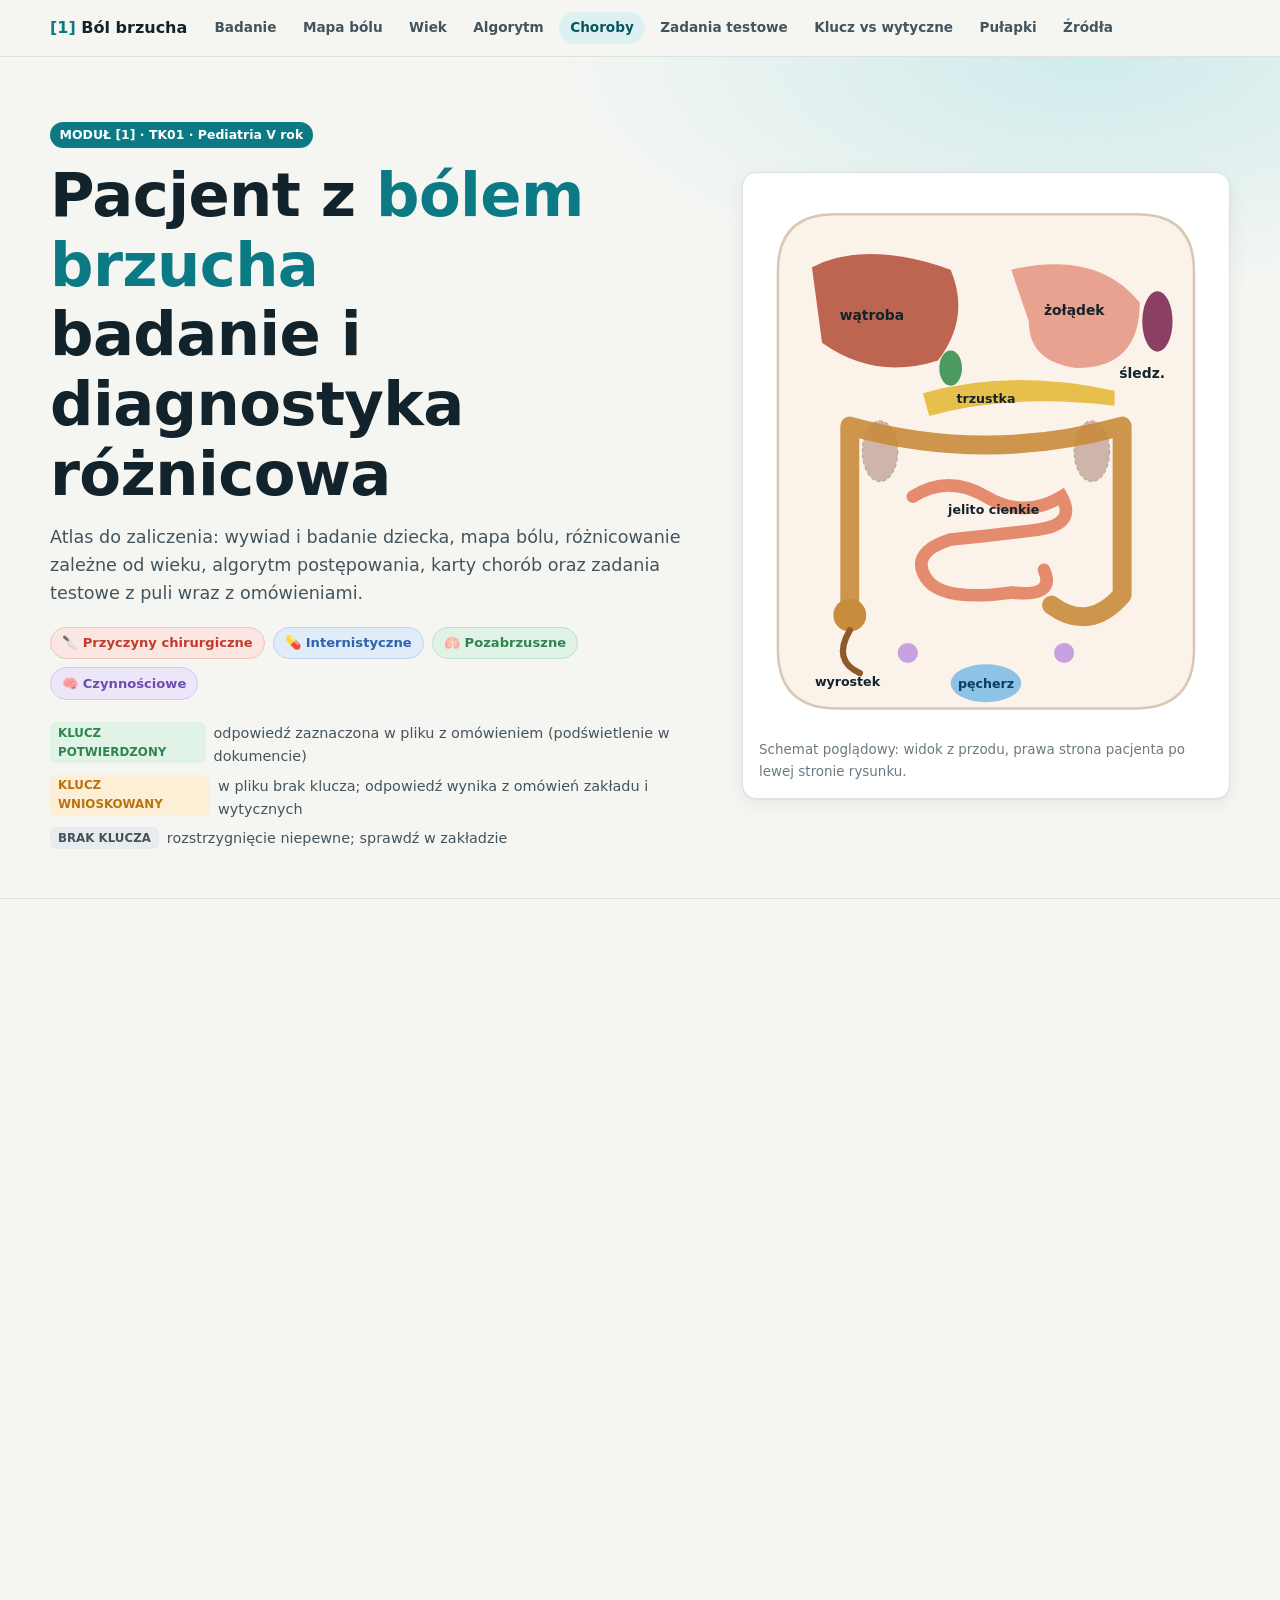
==== commit 48416a9b: "feat(mobile): adapt hub, atlases, and zaklad quiz flows for iPhone and iPad" ====
--- a/atlasy/atlas-bol-brzucha/index.html
+++ b/atlasy/atlas-bol-brzucha/index.html
@@ -1,12 +1,18 @@
 <!DOCTYPE html>
 <html lang="pl">
 <head>
+<script>
+try{const t=localStorage.getItem('pediatria_hub_theme')||'auto';if(t==='dark'||(t==='auto'&&window.matchMedia('(prefers-color-scheme: dark)').matches))document.documentElement.dataset.theme='dark';}catch(e){}
+window.addEventListener('storage',e=>{if(e.key==='pediatria_hub_theme'){const t=e.newValue||'auto';if(t==='dark'||(t==='auto'&&window.matchMedia('(prefers-color-scheme: dark)').matches))document.documentElement.dataset.theme='dark';else delete document.documentElement.dataset.theme;}});
+window.addEventListener('message',e=>{if(e.data&&e.data.type==='SET_THEME'){if(e.data.theme==='dark')document.documentElement.dataset.theme='dark';else delete document.documentElement.dataset.theme;}});
+</script>
 <meta charset="utf-8">
-<meta name="viewport" content="width=device-width,initial-scale=1">
+<meta name="viewport" content="width=device-width,initial-scale=1,viewport-fit=cover">
 <title>[1] Pacjent z bólem brzucha – atlas pediatryczny</title>
 <link rel="preconnect" href="https://api.fontshare.com">
 <link href="https://api.fontshare.com/v2/css?f[]=satoshi@400,500,700&f[]=cabinet-grotesk@700,800&display=swap" rel="stylesheet">
 <link rel="stylesheet" href="style.css">
+<link rel="stylesheet" href="../atlas-mobile.css">
 </head>
 <body>
 <nav class="nav" aria-label="Nawigacja"><div class="wrap">
--- a/atlasy/atlas-bol-brzucha/style.css
+++ b/atlasy/atlas-bol-brzucha/style.css
@@ -195,3 +195,17 @@
 .opt:disabled:hover{border-color:var(--line)}
 .opt.ok:disabled:hover,.opt.key:disabled:hover{border-color:var(--green)}.opt.bad:disabled:hover{border-color:var(--red)}
 @media (max-width:700px){#crossSvg{min-width:640px}#crossSvg{display:block}.fig:has(#crossSvg){overflow-x:auto}}
+
+/* ---------- dark theme ---------- */
+:root[data-theme="dark"]{
+  --bg:#0C151B; --surface:#14222B; --ink:#EDF3F5; --ink-2:#A5B6BE; --muted:#738894; --line:#223744; --line-2:#1B2C37;
+  --teal:#17A2B0; --teal-d:#61D3DE; --teal-l:rgba(23,162,176,.2);
+  --red:#E05847; --red-l:rgba(224,88,71,.2);
+  --amber:#D98E1C; --amber-l:rgba(217,142,28,.2);
+  --blue:#4D8BE0; --blue-l:rgba(77,139,224,.2);
+  --green:#42B36F; --green-l:rgba(66,179,111,.2);
+  --violet:#9570E0; --violet-l:rgba(149,112,224,.2);
+}
+[data-theme="dark"] .nav{background:rgba(12,21,27,.9)}
+[data-theme="dark"] .card,.box{background:var(--surface);border-color:var(--line)}
+[data-theme="dark"] table th{background:var(--surface);color:var(--ink)}
--- a/atlasy/atlas-mobile.css
+++ b/atlasy/atlas-mobile.css
@@ -0,0 +1,135 @@
+/* Wspólna optymalizacja iPhone & iPad dla wszystkich atlasów */
+html {
+  -webkit-text-size-adjust: 100%;
+}
+body {
+  overflow-x: clip;
+  padding-bottom: max(1rem, env(safe-area-inset-bottom));
+}
+.nav {
+  padding-inline: env(safe-area-inset-left) env(safe-area-inset-right);
+}
+.nav .wrap,
+.nav ul {
+  min-width: 0;
+}
+.nav ul,
+.tw,
+.scroll,
+.scroll-x,
+.svgw,
+.svgwide,
+.fig.wide,
+.age-wrap,
+.syn-wrap,
+.tabs,
+.filters {
+  -webkit-overflow-scrolling: touch;
+  overscroll-behavior-x: contain;
+}
+main section:not(.hero),
+section.sec,
+section[id] {
+  content-visibility: auto;
+  contain-intrinsic-size: auto 640px;
+}
+.score {
+  bottom: max(12px, calc(12px + env(safe-area-inset-bottom)));
+}
+/* Gdy atlas działa osadzony w czytniku Hubu (#/atlas/...), nie dubluj przyklejonego paska nawigacji */
+html.hub-embedded .nav {
+  position: static;
+  backdrop-filter: none;
+}
+html.hub-embedded .sticky-tools {
+  top: 0;
+}
+/* Ciemny motyw: dopełnienie tła kontrolek z twardym #fff w bazowych arkuszach atlasów */
+[data-theme="dark"] .opt:not(.ok):not(.bad):not(.key),
+[data-theme="dark"] .opt:disabled:not(.ok):not(.bad):not(.key),
+[data-theme="dark"] .q .acts button,
+[data-theme="dark"] .q .reveal,
+[data-theme="dark"] .pas label,
+[data-theme="dark"] .chk li,
+[data-theme="dark"] .btn.ghost,
+[data-theme="dark"] button.btn:not([aria-pressed="true"]),
+[data-theme="dark"] .tgl,
+[data-theme="dark"] .src {
+  background: var(--surface);
+  color: var(--ink);
+  border-color: var(--line);
+}
+[data-theme="dark"] .opt:disabled {
+  color: var(--ink);
+}
+[data-theme="dark"] .q header {
+  background: rgba(255, 255, 255, 0.04);
+}
+[data-theme="dark"] th {
+  background: var(--surface);
+  color: var(--ink);
+}
+@media (max-width: 720px) {
+  .nav .wrap {
+    height: auto;
+    min-height: 48px;
+    padding-block: 6px;
+    gap: .5rem;
+  }
+  .q header,
+  .q .stem,
+  .opts,
+  .q .acts,
+  .q .disc {
+    padding-inline: .85rem;
+  }
+  .q .acts {
+    flex-wrap: wrap;
+  }
+}
+@media (pointer: coarse) {
+  input:not([type="checkbox"]):not([type="radio"]):not([type="range"]),
+  select,
+  textarea {
+    font-size: max(16px, 1em) !important;
+  }
+  .nav a,
+  .tabs button,
+  .filters button,
+  .opt,
+  .q .acts button,
+  .q .reveal,
+  .pas label,
+  button.btn,
+  .tgl button {
+    min-height: 44px;
+    touch-action: manipulation;
+  }
+  .nav a {
+    display: inline-flex;
+    align-items: center;
+  }
+  .opt {
+    align-items: center;
+    padding-block: .65rem;
+  }
+  .pas input {
+    width: 22px;
+    height: 22px;
+  }
+}
+@media (hover: none) {
+  .opt:hover,
+  .tabs button:hover,
+  .filters button:hover,
+  button.btn:hover {
+    transform: none;
+  }
+}
+@media (prefers-reduced-motion: reduce) {
+  main section:not(.hero),
+  section.sec,
+  section[id] {
+    content-visibility: visible;
+  }
+}
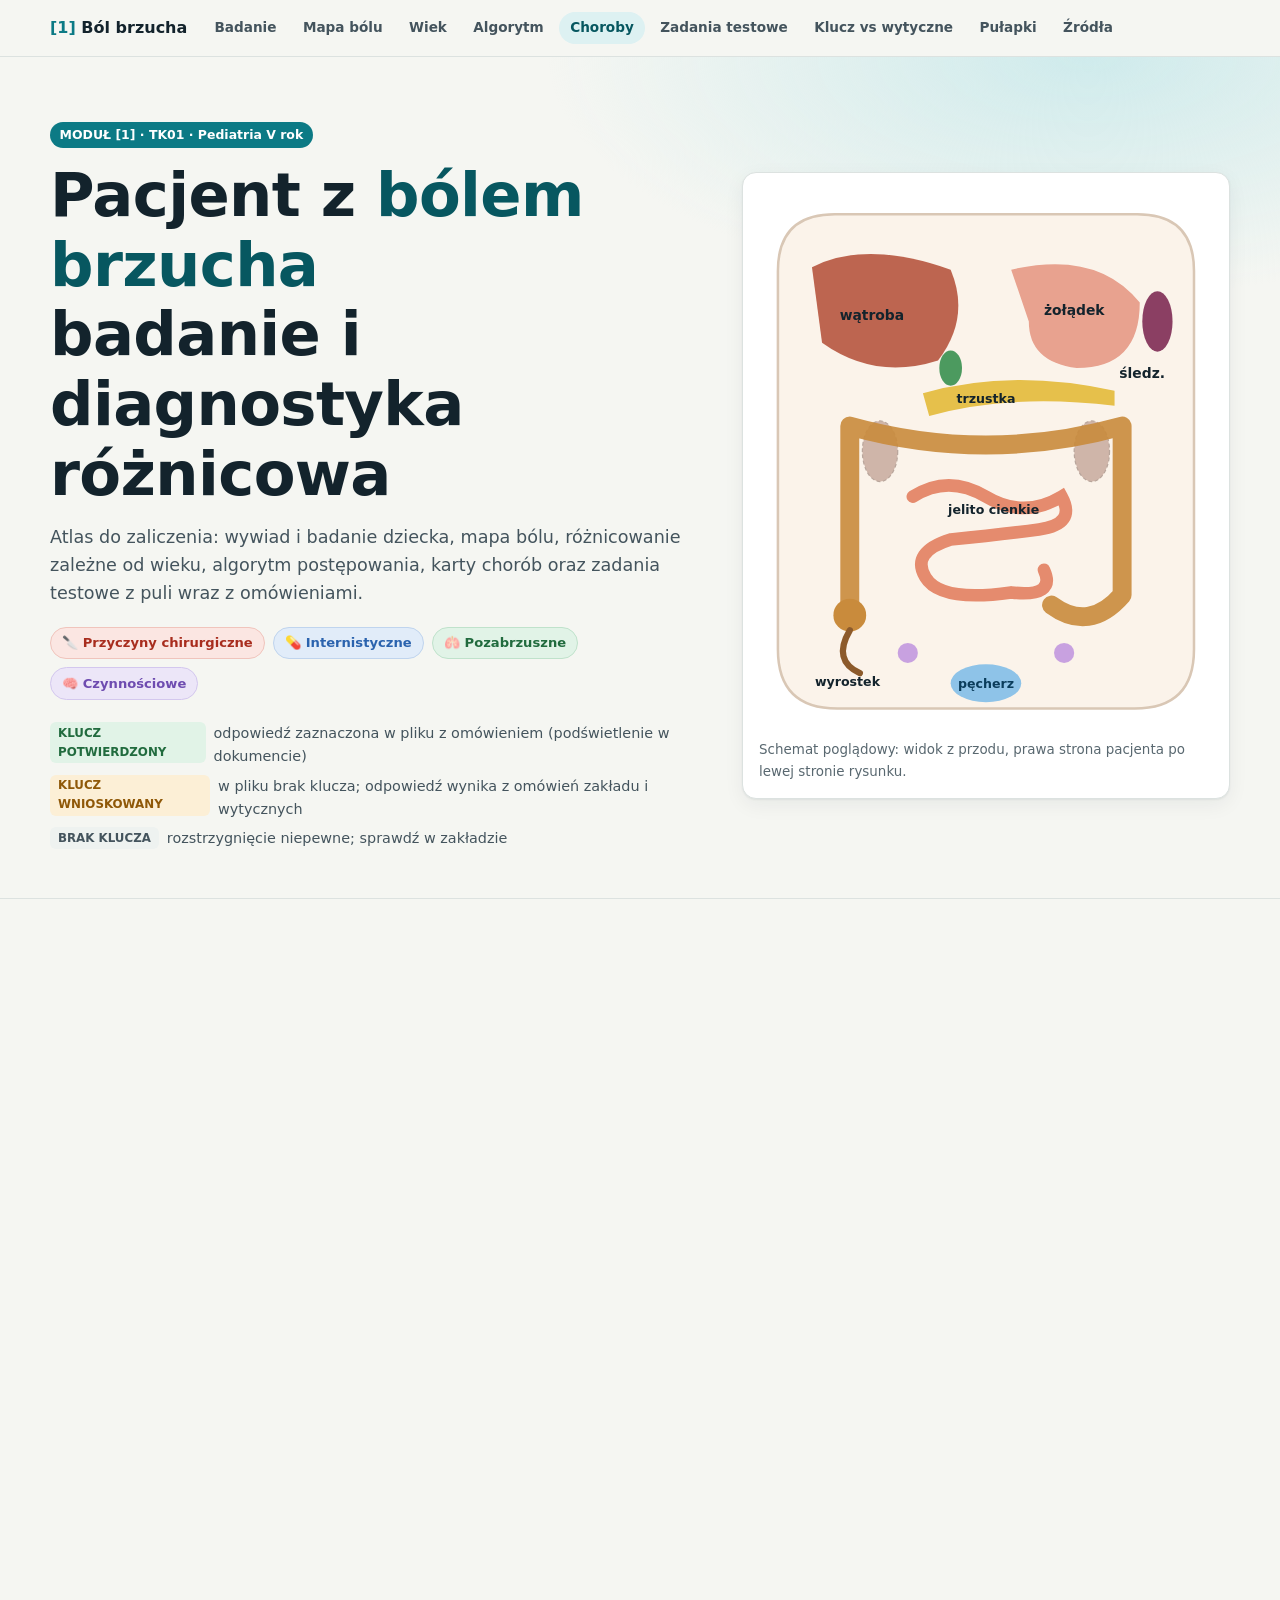
==== commit d798a05f: "feat(polish): remove side-tabs & nested-cards in atlases, mute dark glow, add 100dvh and defer scrip" ====
--- a/atlasy/atlas-bol-brzucha/index.html
+++ b/atlasy/atlas-bol-brzucha/index.html
@@ -10,7 +10,8 @@
 <meta name="viewport" content="width=device-width,initial-scale=1,viewport-fit=cover">
 <title>[1] Pacjent z bólem brzucha – atlas pediatryczny</title>
 <link rel="preconnect" href="https://api.fontshare.com">
-<link href="https://api.fontshare.com/v2/css?f[]=satoshi@400,500,700&f[]=cabinet-grotesk@700,800&display=swap" rel="stylesheet">
+<link href="https://api.fontshare.com/v2/css?f[]=satoshi@400,500,700&f[]=cabinet-grotesk@700,800&display=swap" rel="stylesheet" media="print" onload="this.media='all'"><noscript><link href="https://api.fontshare.com/v2/css?f[]=satoshi@400,500,700&f[]=cabinet-grotesk@700,800&display=swap" rel="stylesheet"></noscript>
+<link rel="stylesheet" href="../atlas-base.css">
 <link rel="stylesheet" href="style.css">
 <link rel="stylesheet" href="../atlas-mobile.css">
 </head>
@@ -159,7 +160,7 @@
   <p class="lead">Wykład wyróżnia pięć typów bólu. Kliknij region na schemacie, aby zobaczyć listę przyczyn.</p>
 
   <div class="grid3" style="margin-bottom:1.4rem">
-    <div class="card"><h4>🟠 Somatyczny</h4><p class="small">Źródło: otrzewna. Ostry, kłujący, nasilany ruchem, dobrze zlokalizowany; w badaniu obrona mięśniowa.</p></div>
+    <div class="card"><h3>🟠 Somatyczny</h3><p class="small">Źródło: otrzewna. Ostry, kłujący, nasilany ruchem, dobrze zlokalizowany; w badaniu obrona mięśniowa.</p></div>
     <div class="card"><h4>🟣 Trzewny</h4><p class="small">Układ współczulny lub przywspółczulny. Tępy, rozlany, zwykle w śródbrzuszu; nudności, wymioty, bladość.</p></div>
     <div class="card"><h4>🔵 Przeponowy</h4><p class="small">Nerw przeponowy (przepona, wątroba, żołądek, śledziona). Może promieniować w górę; nasila oddech i kaszel.</p></div>
     <div class="card"><h4>🔴 Kolkowy</h4><p class="small">Nagły, napadowy; wzmożona perystaltyka lub skurcz odcinkowy, np. niedrożność mechaniczna.</p></div>
@@ -226,7 +227,7 @@
     </div>
   </div>
   <div class="grid2" style="margin-top:1.6rem">
-    <div class="card"><h4>Cechy alarmowe w przewlekłym bólu (AAP/NASPGHAN)</h4><p class="small">Niezamierzona utrata masy, zahamowanie wzrostu, krwawienie z przewodu pokarmowego, istotne wymioty (w tym żółciowe), przewlekła ciężka biegunka, uporczywy ból w prawym górnym lub dolnym kwadrancie, niewyjaśniona gorączka, wywiad rodzinny IBD oraz niepokojące wyniki badania. W badaniu: tkliwość w prawych kwadrantach, guz, hepato- lub splenomegalia, tkliwość kątów żebrowo-kręgowych i kręgosłupa, zmiany okołoodbytnicze (<a href="https://www.espghan.org/dam/jcr:49879d5e-b28b-45df-b4d0-dabff16320e3/Chronic_Abdominal_Pain_in_Children__A_Clinical.1.pdf" target="_blank" rel="noopener noreferrer">AAP/NASPGHAN</a>; lista polska: <a href="https://www.mp.pl/pytania/pediatria/chapter/B25.QA.3.7.13." target="_blank" rel="noopener noreferrer">mp.pl</a>).</p></div>
+    <div class="card"><h3>Cechy alarmowe w przewlekłym bólu (AAP/NASPGHAN)</h3><p class="small">Niezamierzona utrata masy, zahamowanie wzrostu, krwawienie z przewodu pokarmowego, istotne wymioty (w tym żółciowe), przewlekła ciężka biegunka, uporczywy ból w prawym górnym lub dolnym kwadrancie, niewyjaśniona gorączka, wywiad rodzinny IBD oraz niepokojące wyniki badania. W badaniu: tkliwość w prawych kwadrantach, guz, hepato- lub splenomegalia, tkliwość kątów żebrowo-kręgowych i kręgosłupa, zmiany okołoodbytnicze (<a href="https://www.espghan.org/dam/jcr:49879d5e-b28b-45df-b4d0-dabff16320e3/Chronic_Abdominal_Pain_in_Children__A_Clinical.1.pdf" target="_blank" rel="noopener noreferrer">AAP/NASPGHAN</a>; lista polska: <a href="https://www.mp.pl/pytania/pediatria/chapter/B25.QA.3.7.13." target="_blank" rel="noopener noreferrer">mp.pl</a>).</p></div>
     <div class="card"><h4>Kolka niemowlęca i zaburzenia czynnościowe</h4><p class="small">Kolka (Rome IV): niemowlę poniżej 5. miesiąca, napady płaczu i rozdrażnienia bez uchwytnej przyczyny, ≥ 3 godz. dziennie przez ≥ 3 dni w tygodniu, prawidłowy przyrost masy, bez gorączki i choroby; rozpoznanie wyłączenia. U starszych dzieci: czynnościowy ból brzucha NOS, zespół jelita drażliwego, dyspepsja czynnościowa, migrena brzuszna.</p></div>
   </div>
 </div></section>
@@ -274,7 +275,7 @@
   <h2>Zadania testowe z puli i omówienia</h2>
   <p class="lead">Zadania pochodzą z plików zakładu (pule S1, S4, S7 2025/26, S2 2024, grupy A, C, D, F, skrypt Kiedrasia). Wybierz odpowiedź, aby sprawdzić; omówienie rozwija się po wyborze. Odznaki pokazują, na ile klucz jest pewny.</p>
   <div class="card" style="margin-bottom:1.2rem">
-    <h4>Powtarzalność tematów w plikach źródłowych</h4>
+    <h3>Powtarzalność tematów w plikach źródłowych</h3>
     <p class="small" style="margin-bottom:.6rem">Liczba plików (z 23 przeszukanych), w których temat występuje w pytaniach, omówieniach lub notatkach.</p>
     <div class="bars" id="bars"></div>
   </div>
--- a/atlasy/atlas-base.css
+++ b/atlasy/atlas-base.css
@@ -0,0 +1,214 @@
+/* Wspólny arkusz bazowy dla atlasów spójnych z systemem Hub (Cabinet Grotesk + Satoshi) */
+:root{
+  --bg:#F5F6F2; --surface:#FFFFFF; --surface-2:#EEF2F0; --ink:#13232C; --ink-2:#44545D; --on-accent:#FFFFFF; --muted:#596870; --line:#DCE2E0;
+  --teal:#0C7A85; --teal-d:#075760; --teal-l:#DDF1F2; --teal-2:#4DB8C0;
+  --red:#A82D1E; --red-l:#FBE6E2; --red-b:#F0C4BC;
+  --amber:#8F5808; --amber-l:#FCEFD6;
+  --blue:#2B63AE; --blue-l:#E1ECF9; --blue-b:#BFD4EE;
+  --green:#216B3E; --green-l:#E1F3E7; --green-b:#BFE2CB;
+  --violet:#6E4CB0; --violet-l:#ECE6F8; --violet-b:#D3C7EE;
+  --edge:#B5C0C3; --nav-bg:rgba(245,246,242,.92); --hero-glow:#CFEBEC; --focus-ring:#7CC9CF;
+  --font-display:'Cabinet Grotesk','Satoshi',system-ui,sans-serif;
+  --font-body:'Satoshi','Inter',system-ui,sans-serif;
+  --r:14px; --shadow:0 1px 2px rgba(19,35,44,.06),0 6px 20px rgba(19,35,44,.06);
+}
+*{box-sizing:border-box;margin:0;padding:0}
+html{scroll-behavior:smooth;scroll-padding-top:76px}
+body{font-family:var(--font-body);font-size:16px;line-height:1.6;color:var(--ink);background:var(--bg);-webkit-font-smoothing:antialiased}
+img,svg{max-width:100%;display:block}
+a{color:var(--teal-d)}
+h1,h2,h3{font-family:var(--font-display);line-height:1.15;letter-spacing:-.01em;font-weight:800}
+h2{font-size:clamp(1.6rem,3.2vw,2.2rem);margin-bottom:.4rem}
+h3{font-size:1.2rem;font-weight:700;font-family:var(--font-body)}
+h4{font-size:1rem;font-weight:700;font-family:var(--font-body)}
+p{max-width:75ch}
+.wrap{width:min(1180px,100% - 2rem);margin-inline:auto}
+section{padding:clamp(2.5rem,6vw,4.5rem) 0;border-top:1px solid var(--line)}
+.eyebrow{font-size:.8rem;font-weight:700;letter-spacing:.08em;text-transform:uppercase;color:var(--teal-d);margin-bottom:.4rem}
+.lead{color:var(--ink-2);margin-bottom:1.6rem;max-width:72ch}
+
+/* nav */
+.nav{position:sticky;top:0;z-index:50;background:var(--nav-bg);backdrop-filter:blur(10px);border-bottom:1px solid var(--line)}
+.nav .wrap{display:flex;align-items:center;gap:1rem;height:56px}
+.brand{font-family:var(--font-display);font-weight:800;white-space:nowrap;font-size:1rem}
+.brand b{color:var(--teal)}
+.nav ul{display:flex;gap:.25rem;list-style:none;overflow-x:auto;scrollbar-width:none;flex:1}
+.nav ul::-webkit-scrollbar{display:none}
+.nav a{display:block;padding:.35rem .7rem;border-radius:999px;font-size:.85rem;font-weight:600;color:var(--ink-2);text-decoration:none;white-space:nowrap}
+.nav a:hover,.nav a.on{background:var(--teal-l);color:var(--teal-d)}
+
+/* hero */
+.hero{padding:clamp(2rem,5vw,4rem) 0 clamp(2rem,4vw,3rem);border:0;background:
+ radial-gradient(900px 400px at 85% 0%,var(--hero-glow) 0,transparent 60%),var(--bg)}
+.hero .grid{display:grid;grid-template-columns:1.15fr .85fr;gap:2rem;align-items:center}
+.tag{display:inline-flex;align-items:center;gap:.35rem;font-size:.78rem;font-weight:700;padding:.18rem .6rem;border-radius:999px;background:var(--teal);color:var(--on-accent)}
+.tag.l{background:var(--teal-l);color:var(--teal-d)}
+.hero h1{font-size:clamp(2.2rem,5.2vw,3.8rem);margin:.8rem 0 .8rem}
+.hero h1 span{color:var(--teal-d)}
+.hero p.sub{font-size:1.1rem;color:var(--ink-2);margin-bottom:1.2rem}
+.chips{display:flex;flex-wrap:wrap;gap:.5rem}
+.chip{font-size:.82rem;font-weight:600;padding:.3rem .7rem;border-radius:999px;background:var(--surface);border:1px solid var(--line);color:var(--ink-2)}
+.chip.s{background:var(--red-l);border-color:var(--red-b);color:var(--red)}
+.chip.i{background:var(--blue-l);border-color:var(--blue-b);color:var(--blue)}
+.chip.e{background:var(--green-l);border-color:var(--green-b);color:var(--green)}
+.chip.f{background:var(--violet-l);border-color:var(--violet-b);color:var(--violet)}
+.legend{margin-top:1.4rem;display:grid;gap:.4rem;font-size:.9rem;color:var(--ink-2)}
+.legend div{display:flex;gap:.5rem;align-items:flex-start}
+
+/* cards, boxes */
+.card{background:var(--surface);border:1px solid var(--line);border-radius:var(--r);padding:1.2rem 1.3rem;box-shadow:var(--shadow)}
+.grid2{display:grid;grid-template-columns:repeat(2,1fr);gap:1rem}
+.grid3{display:grid;grid-template-columns:repeat(3,1fr);gap:1rem}
+.grid4{display:grid;grid-template-columns:repeat(4,1fr);gap:1rem}
+.stack>*+*{margin-top:1rem}
+.callout{border:1px solid rgba(15,130,142,.35);background:var(--teal-l);border-radius:10px;padding:.8rem 1rem;font-size:.95rem}
+.callout.red{border-color:rgba(229,91,75,.45);background:var(--red-l)}
+.callout.amber{border-color:rgba(229,154,36,.45);background:var(--amber-l)}
+.callout.blue{border-color:rgba(78,143,230,.45);background:var(--blue-l)}
+.callout.green{border-color:rgba(59,179,110,.45);background:var(--green-l)}
+.callout b.k{display:block;font-size:.78rem;letter-spacing:.06em;text-transform:uppercase;margin-bottom:.15rem}
+ul.tight{padding-left:1.1rem}ul.tight li{margin:.2rem 0}
+.small{font-size:.88rem;color:var(--ink-2)}
+.mod{display:inline-block;font-size:.72rem;font-weight:800;padding:.05rem .4rem;border-radius:6px;background:var(--ink);color:var(--on-accent);margin-right:.15rem;vertical-align:middle}
+
+/* tabs */
+.tabs{display:flex;gap:.4rem;flex-wrap:wrap;margin-bottom:1rem}
+.tabs button,.filters button{font:inherit;font-size:.88rem;font-weight:600;padding:.4rem .85rem;border-radius:999px;border:1px solid var(--line);background:var(--surface);color:var(--ink-2);cursor:pointer}
+.tabs button[aria-selected=true],.filters button[aria-pressed=true]{background:var(--teal);border-color:var(--teal);color:var(--on-accent)}
+.tabs button:focus-visible,.filters button:focus-visible,button:focus-visible,summary:focus-visible{outline:3px solid var(--focus-ring);outline-offset:2px}
+.panel[hidden]{display:none}
+.filters{display:flex;flex-wrap:wrap;gap:.4rem;margin-bottom:1rem}
+
+/* tables */
+.tw{overflow-x:auto;border:1px solid var(--line);border-radius:var(--r);background:var(--surface)}
+table{border-collapse:collapse;width:100%;font-size:.92rem}
+th,td{padding:.6rem .8rem;text-align:left;vertical-align:top;border-bottom:1px solid var(--line)}
+th{background:var(--surface-2);font-size:.8rem;text-transform:uppercase;letter-spacing:.04em;color:var(--ink-2)}
+tr:last-child td{border-bottom:0}
+
+/* abdomen map */
+.map{display:grid;grid-template-columns:minmax(260px,420px) 1fr;gap:1.5rem;align-items:start}
+.map svg .reg{fill:transparent;stroke:var(--ink);stroke-opacity:.25;stroke-dasharray:4 3;cursor:pointer;transition:fill .15s}
+.map svg .reg:hover,.map svg .reg:focus{fill:rgba(12,122,133,.18);outline:none}
+.map svg .reg.on{fill:rgba(12,122,133,.28);stroke-opacity:.9;stroke-dasharray:none}
+.map svg text{font-family:var(--font-body)}
+.rlist li{margin:.25rem 0}
+.rl{display:inline-block;font-size:.72rem;font-weight:700;padding:0 .4rem;border-radius:5px;margin-right:.3rem}
+.rl.s{background:var(--red-l);color:var(--red)}.rl.i{background:var(--blue-l);color:var(--blue)}.rl.e{background:var(--green-l);color:var(--green)}.rl.f{background:var(--violet-l);color:var(--violet)}
+
+/* heat grid */
+.heat th,.heat td{text-align:center;padding:.45rem .5rem}
+.heat td:first-child,.heat th:first-child{text-align:left;min-width:220px}
+.heat tr.grp td{background:var(--surface-2);font-weight:800;font-size:.78rem;text-transform:uppercase;letter-spacing:.05em;text-align:left;color:var(--ink-2)}
+.c0{color:var(--edge)}
+.c1,.c2,.c3{font-weight:700}
+.c1{background:#E8F3F3;color:var(--teal-d)}
+.c2{background:#A9D8DB;color:#064349}
+.c3{background:var(--teal);color:var(--on-accent)}
+.heat td[data-s=s].c3{background:var(--red);color:var(--on-accent)}.heat td[data-s=s].c2{background:#F1B8AE;color:#6a1a10}.heat td[data-s=s].c1{background:#FAE3DF;color:var(--red)}
+.heat td[data-s=i].c3{background:var(--blue)}.heat td[data-s=i].c2{background:#AFC9EA;color:#10305c}.heat td[data-s=i].c1{background:#E6EEF9;color:var(--blue)}
+.heat td[data-s=e].c3{background:var(--green)}.heat td[data-s=e].c2{background:#A9DBB9;color:#103d20}.heat td[data-s=e].c1{background:#E6F4EB;color:var(--green)}
+.heat td[data-s=f].c3{background:var(--violet)}.heat td[data-s=f].c2{background:#CBBDEB;color:#2e1d5a}.heat td[data-s=f].c1{background:#EFEAF9;color:var(--violet)}
+
+/* flow */
+.flow{display:grid;gap:.6rem;justify-items:center}
+.fn{width:min(100%,640px);padding:.75rem 1rem;border-radius:12px;border:2px solid var(--teal);background:var(--surface);text-align:center;font-size:.95rem}
+.fn.start{background:var(--teal);color:var(--on-accent);border-color:var(--teal);font-weight:700}
+.fn.red{border-color:var(--red);background:var(--red-l)}
+.fn.amber{border-color:var(--amber);background:var(--amber-l)}
+.fn.blue{border-color:var(--blue);background:var(--blue-l)}
+.fn.green{border-color:var(--green);background:var(--green-l)}
+.fn.violet{border-color:var(--violet);background:var(--violet-l)}
+.fn b{display:block}
+.ar{color:var(--muted);font-size:1.3rem;line-height:1}
+.branch{display:grid;grid-template-columns:repeat(2,1fr);gap:1rem;width:100%}
+.branch>div{display:grid;gap:.6rem;justify-items:center;align-content:start;padding:.8rem;border-radius:14px;background:rgba(255,255,255,.55);border:1px dashed var(--line)}
+.branch .fn{width:100%}
+.br3{grid-template-columns:repeat(3,1fr)}
+
+/* disease cards */
+.dcards{display:grid;grid-template-columns:repeat(2,1fr);gap:.8rem}
+details.dc{background:var(--surface);border:1px solid var(--line);border-radius:12px;box-shadow:var(--shadow)}
+details.dc[data-c=s]{border-color:rgba(229,91,75,.45)}details.dc[data-c=i]{border-color:rgba(78,143,230,.45)}details.dc[data-c=e]{border-color:rgba(59,179,110,.45)}details.dc[data-c=f]{border-color:rgba(79,163,204,.45)}
+details.dc summary{cursor:pointer;padding:.85rem 1rem;list-style:none;display:flex;gap:.7rem;align-items:center}
+details.dc summary::-webkit-details-marker{display:none}
+details.dc summary .em{font-size:1.4rem}
+details.dc summary .t{font-weight:700;flex:1}
+details.dc summary .t small{display:block;font-weight:500;color:var(--muted);font-size:.8rem}
+details.dc summary::after{content:'+';font-weight:800;color:var(--muted);font-size:1.2rem}
+details.dc[open] summary::after{content:'–'}
+.dc .body{padding:0 1rem 1rem;display:grid;gap:.5rem;font-size:.93rem}
+.dc .body p{max-width:none}
+.dc .row b{display:inline-block;min-width:92px;color:var(--ink-2);font-size:.78rem;text-transform:uppercase;letter-spacing:.04em}
+.dc .pearl{background:var(--green-l);border-radius:8px;padding:.5rem .7rem}
+.dc .trap{background:var(--amber-l);border-radius:8px;padding:.5rem .7rem}
+
+/* quiz */
+.q{background:var(--surface);border:1px solid var(--line);border-radius:var(--r);box-shadow:var(--shadow);margin-bottom:1rem;overflow:hidden}
+.q header{display:flex;flex-wrap:wrap;gap:.4rem;align-items:center;padding:.7rem 1.1rem;background:var(--surface-2);border-bottom:1px solid var(--line);font-size:.8rem}
+.q header .n{font-weight:800;font-family:var(--font-display);font-size:1rem;margin-right:.4rem}
+.q .src{margin-left:auto;color:var(--muted);font-size:.78rem}
+.q .stem{padding:1rem 1.1rem .4rem;font-weight:600}
+.opts{list-style:none;padding:.3rem 1.1rem 1rem;display:grid;gap:.4rem}
+.opt{display:flex;gap:.6rem;align-items:flex-start;width:100%;text-align:left;font:inherit;font-size:.95rem;padding:.55rem .8rem;border-radius:10px;border:1.5px solid var(--line);background:var(--surface);cursor:pointer}
+.opt:hover{border-color:var(--teal)}
+.opt .l{font-weight:800;min-width:1.2rem;color:var(--teal-d)}
+.opt.ok{border-color:var(--green);background:var(--green-l)}
+.opt.bad{border-color:var(--red);background:var(--red-l)}
+.opt.key{border-color:var(--green);background:var(--green-l)}
+.q .acts{display:flex;gap:.5rem;padding:0 1.1rem 1rem}
+.q .acts button{font:inherit;font-size:.85rem;font-weight:600;padding:.35rem .8rem;border-radius:8px;border:1px solid var(--line);background:var(--surface);cursor:pointer}
+.q .disc{padding:0 1.1rem 1.1rem;display:grid;gap:.6rem}
+.q .disc[hidden]{display:none}
+.kb{display:inline-block;font-size:.74rem;font-weight:700;padding:.1rem .5rem;border-radius:6px}
+.kb.src{background:var(--green-l);color:var(--green)}.kb.inf{background:var(--amber-l);color:var(--amber)}.kb.unk{background:var(--surface-2);color:var(--ink-2)}
+.cmp{display:grid;grid-template-columns:1fr 1fr;gap:.6rem}
+.cmp>div{border-radius:10px;padding:.6rem .8rem;font-size:.92rem}
+.cmp .a{background:var(--amber-l);border:1px solid rgba(229,154,36,.35)}
+.cmp .b{background:var(--blue-l);border:1px solid rgba(78,143,230,.35)}
+.cmp b.k{display:block;font-size:.74rem;text-transform:uppercase;letter-spacing:.05em}
+.score{position:sticky;bottom:12px;margin-left:auto;width:max-content;background:var(--ink);color:var(--on-accent);padding:.5rem 1rem;border-radius:999px;font-weight:700;font-size:.9rem;box-shadow:var(--shadow);z-index:20}
+
+/* bars */
+.bars{display:grid;gap:.45rem}
+.bar{display:grid;grid-template-columns:minmax(120px,210px) 1fr 34px;gap:.6rem;align-items:center;font-size:.9rem}
+.bar i{display:block;height:14px;border-radius:7px;background:linear-gradient(90deg,var(--teal),var(--teal-2))}
+
+/* pas */
+.pas label{display:flex;gap:.6rem;align-items:center;padding:.5rem .7rem;border:1px solid var(--line);border-radius:10px;background:var(--surface);cursor:pointer;font-size:.93rem}
+.pas label:has(input:checked){border-color:var(--teal);background:var(--teal-l)}
+.pas label b{margin-left:auto;color:var(--teal-d)}
+.pas input{width:18px;height:18px;accent-color:var(--teal)}
+.pasout{font-family:var(--font-display);font-size:2.6rem;font-weight:800;line-height:1}
+
+.fig{background:var(--surface);border:1px solid var(--line);border-radius:var(--r);padding:1rem;box-shadow:var(--shadow)}
+.fig figcaption{font-size:.84rem;color:var(--muted);margin-top:.5rem}
+footer{padding:2.5rem 0 4rem;border-top:1px solid var(--line);font-size:.88rem;color:var(--ink-2)}
+footer ul{padding-left:1.1rem}footer li{margin:.25rem 0}
+
+@media (max-width:900px){
+ .hero .grid,.map,.grid2,.grid3,.grid4,.dcards,.cmp,.branch,.br3{grid-template-columns:1fr}
+ .bar{grid-template-columns:110px 1fr 28px}
+ .brand span{display:none}
+}
+@media (prefers-reduced-motion:reduce){html{scroll-behavior:auto!important}*,*::before,*::after{animation-duration:.01ms!important;animation-iteration-count:1!important}a,button,.btn,.opt,.tgl button,.tabs button,.filters button{transition:opacity .15s ease,background-color .15s ease,border-color .15s ease,color .15s ease,box-shadow .15s ease!important;transform:none!important}}
+
+.opt:disabled{color:var(--ink,#13232C);opacity:1;cursor:default}
+.opt:disabled:hover{border-color:var(--line)}
+.opt.ok:disabled:hover,.opt.key:disabled:hover{border-color:var(--green)}.opt.bad:disabled:hover{border-color:var(--red)}
+@media (max-width:700px){#crossSvg{min-width:640px}#crossSvg{display:block}.fig:has(#crossSvg){overflow-x:auto}}
+
+/* ---------- dark theme ---------- */
+:root[data-theme="dark"]{
+  color-scheme:dark;
+  --bg:#090C0E; --surface:#11161A; --surface-2:#171E24; --ink:#F1F5F7; --ink-2:#B3C0C8; --muted:#8A9BA5; --line:#222B32; --line-2:#192026;
+  --teal:#0F828E; --teal-d:#4FD1DD; --teal-l:rgba(18,153,166,.18);
+  --red:#E55B4B; --red-l:rgba(229,91,75,.16);
+  --amber:#E59A24; --amber-l:rgba(229,154,36,.16);
+  --blue:#4E8FE6; --blue-l:rgba(78,143,230,.16);
+  --green:#3BB36E; --green-l:rgba(59,179,110,.16);
+  --violet:#4FA3CC; --violet-l:rgba(79,163,204,.16);
+  --nav-bg:rgba(9,12,14,.9);
+}
+[data-theme="dark"] .card{background:var(--surface);border-color:var(--line)}
+[data-theme="dark"] table th{background:var(--surface);color:var(--ink)}
--- a/atlasy/atlas-bol-brzucha/style.css
+++ b/atlasy/atlas-bol-brzucha/style.css
@@ -1,211 +1 @@
-:root{
-  --bg:#F5F6F2; --surface:#FFFFFF; --ink:#13232C; --ink-2:#44545D; --muted:#6B7A82; --line:#DCE2E0;
-  --teal:#0C7A85; --teal-d:#075760; --teal-l:#DDF1F2;
-  --red:#C23B2A; --red-l:#FBE6E2;
-  --amber:#B8730F; --amber-l:#FCEFD6;
-  --blue:#2B63AE; --blue-l:#E1ECF9;
-  --green:#2F8450; --green-l:#E1F3E7;
-  --violet:#6E4CB0; --violet-l:#ECE6F8;
-  --font-display:'Cabinet Grotesk','Satoshi',system-ui,sans-serif;
-  --font-body:'Satoshi','Inter',system-ui,sans-serif;
-  --r:14px; --shadow:0 1px 2px rgba(19,35,44,.06),0 6px 20px rgba(19,35,44,.06);
-}
-*{box-sizing:border-box;margin:0;padding:0}
-html{scroll-behavior:smooth;scroll-padding-top:76px}
-body{font-family:var(--font-body);font-size:16px;line-height:1.6;color:var(--ink);background:var(--bg);-webkit-font-smoothing:antialiased}
-img,svg{max-width:100%;display:block}
-a{color:var(--teal-d)}
-h1,h2,h3{font-family:var(--font-display);line-height:1.15;letter-spacing:-.01em;font-weight:800}
-h2{font-size:clamp(1.6rem,3.2vw,2.2rem);margin-bottom:.4rem}
-h3{font-size:1.2rem;font-weight:700;font-family:var(--font-body)}
-h4{font-size:1rem;font-weight:700;font-family:var(--font-body)}
-p{max-width:75ch}
-.wrap{width:min(1180px,100% - 2rem);margin-inline:auto}
-section{padding:clamp(2.5rem,6vw,4.5rem) 0;border-top:1px solid var(--line)}
-.eyebrow{font-size:.8rem;font-weight:700;letter-spacing:.08em;text-transform:uppercase;color:var(--teal);margin-bottom:.4rem}
-.lead{color:var(--ink-2);margin-bottom:1.6rem;max-width:72ch}
-
-/* nav */
-.nav{position:sticky;top:0;z-index:50;background:rgba(245,246,242,.92);backdrop-filter:blur(10px);border-bottom:1px solid var(--line)}
-.nav .wrap{display:flex;align-items:center;gap:1rem;height:56px}
-.brand{font-family:var(--font-display);font-weight:800;white-space:nowrap;font-size:1rem}
-.brand b{color:var(--teal)}
-.nav ul{display:flex;gap:.25rem;list-style:none;overflow-x:auto;scrollbar-width:none;flex:1}
-.nav ul::-webkit-scrollbar{display:none}
-.nav a{display:block;padding:.35rem .7rem;border-radius:999px;font-size:.85rem;font-weight:600;color:var(--ink-2);text-decoration:none;white-space:nowrap}
-.nav a:hover,.nav a.on{background:var(--teal-l);color:var(--teal-d)}
-
-/* hero */
-.hero{padding:clamp(2rem,5vw,4rem) 0 clamp(2rem,4vw,3rem);border:0;background:
- radial-gradient(900px 400px at 85% 0%,#CFEBEC 0,transparent 60%),var(--bg)}
-.hero .grid{display:grid;grid-template-columns:1.15fr .85fr;gap:2rem;align-items:center}
-.tag{display:inline-flex;align-items:center;gap:.35rem;font-size:.78rem;font-weight:700;padding:.18rem .6rem;border-radius:999px;background:var(--teal);color:#fff}
-.tag.l{background:var(--teal-l);color:var(--teal-d)}
-.hero h1{font-size:clamp(2.2rem,5.2vw,3.8rem);margin:.8rem 0 .8rem}
-.hero h1 span{color:var(--teal)}
-.hero p.sub{font-size:1.1rem;color:var(--ink-2);margin-bottom:1.2rem}
-.chips{display:flex;flex-wrap:wrap;gap:.5rem}
-.chip{font-size:.82rem;font-weight:600;padding:.3rem .7rem;border-radius:999px;background:var(--surface);border:1px solid var(--line);color:var(--ink-2)}
-.chip.s{background:var(--red-l);border-color:#F0C4BC;color:var(--red)}
-.chip.i{background:var(--blue-l);border-color:#BFD4EE;color:var(--blue)}
-.chip.e{background:var(--green-l);border-color:#BFE2CB;color:var(--green)}
-.chip.f{background:var(--violet-l);border-color:#D3C7EE;color:var(--violet)}
-.legend{margin-top:1.4rem;display:grid;gap:.4rem;font-size:.9rem;color:var(--ink-2)}
-.legend div{display:flex;gap:.5rem;align-items:flex-start}
-
-/* cards, boxes */
-.card{background:var(--surface);border:1px solid var(--line);border-radius:var(--r);padding:1.2rem 1.3rem;box-shadow:var(--shadow)}
-.grid2{display:grid;grid-template-columns:repeat(2,1fr);gap:1rem}
-.grid3{display:grid;grid-template-columns:repeat(3,1fr);gap:1rem}
-.grid4{display:grid;grid-template-columns:repeat(4,1fr);gap:1rem}
-.stack>*+*{margin-top:1rem}
-.callout{border-left:4px solid var(--teal);background:var(--teal-l);border-radius:10px;padding:.8rem 1rem;font-size:.95rem}
-.callout.red{border-color:var(--red);background:var(--red-l)}
-.callout.amber{border-color:var(--amber);background:var(--amber-l)}
-.callout.blue{border-color:var(--blue);background:var(--blue-l)}
-.callout.green{border-color:var(--green);background:var(--green-l)}
-.callout b.k{display:block;font-size:.78rem;letter-spacing:.06em;text-transform:uppercase;margin-bottom:.15rem}
-ul.tight{padding-left:1.1rem}ul.tight li{margin:.2rem 0}
-.small{font-size:.88rem;color:var(--ink-2)}
-.mod{display:inline-block;font-size:.72rem;font-weight:800;padding:.05rem .4rem;border-radius:6px;background:var(--ink);color:#fff;margin-right:.15rem;vertical-align:middle}
-
-/* tabs */
-.tabs{display:flex;gap:.4rem;flex-wrap:wrap;margin-bottom:1rem}
-.tabs button,.filters button{font:inherit;font-size:.88rem;font-weight:600;padding:.4rem .85rem;border-radius:999px;border:1px solid var(--line);background:var(--surface);color:var(--ink-2);cursor:pointer}
-.tabs button[aria-selected=true],.filters button[aria-pressed=true]{background:var(--teal);border-color:var(--teal);color:#fff}
-.tabs button:focus-visible,.filters button:focus-visible,button:focus-visible,summary:focus-visible{outline:3px solid #7CC9CF;outline-offset:2px}
-.panel[hidden]{display:none}
-.filters{display:flex;flex-wrap:wrap;gap:.4rem;margin-bottom:1rem}
-
-/* tables */
-.tw{overflow-x:auto;border:1px solid var(--line);border-radius:var(--r);background:var(--surface)}
-table{border-collapse:collapse;width:100%;font-size:.92rem}
-th,td{padding:.6rem .8rem;text-align:left;vertical-align:top;border-bottom:1px solid var(--line)}
-th{background:#EEF2F0;font-size:.8rem;text-transform:uppercase;letter-spacing:.04em;color:var(--ink-2)}
-tr:last-child td{border-bottom:0}
-
-/* abdomen map */
-.map{display:grid;grid-template-columns:minmax(260px,420px) 1fr;gap:1.5rem;align-items:start}
-.map svg .reg{fill:transparent;stroke:#13232C;stroke-opacity:.25;stroke-dasharray:4 3;cursor:pointer;transition:fill .15s}
-.map svg .reg:hover,.map svg .reg:focus{fill:rgba(12,122,133,.18);outline:none}
-.map svg .reg.on{fill:rgba(12,122,133,.28);stroke-opacity:.9;stroke-dasharray:none}
-.map svg text{font-family:var(--font-body)}
-.rlist li{margin:.25rem 0}
-.rl{display:inline-block;font-size:.72rem;font-weight:700;padding:0 .4rem;border-radius:5px;margin-right:.3rem}
-.rl.s{background:var(--red-l);color:var(--red)}.rl.i{background:var(--blue-l);color:var(--blue)}.rl.e{background:var(--green-l);color:var(--green)}.rl.f{background:var(--violet-l);color:var(--violet)}
-
-/* heat grid */
-.heat th,.heat td{text-align:center;padding:.45rem .5rem}
-.heat td:first-child,.heat th:first-child{text-align:left;min-width:220px}
-.heat tr.grp td{background:#EEF2F0;font-weight:800;font-size:.78rem;text-transform:uppercase;letter-spacing:.05em;text-align:left;color:var(--ink-2)}
-.c0{color:#B5C0C3}
-.c1,.c2,.c3{font-weight:700}
-.c1{background:#E8F3F3;color:var(--teal-d)}
-.c2{background:#A9D8DB;color:#064349}
-.c3{background:#0C7A85;color:#fff}
-.heat td[data-s=s].c3{background:var(--red);color:#fff}.heat td[data-s=s].c2{background:#F1B8AE;color:#6a1a10}.heat td[data-s=s].c1{background:#FAE3DF;color:var(--red)}
-.heat td[data-s=i].c3{background:var(--blue)}.heat td[data-s=i].c2{background:#AFC9EA;color:#10305c}.heat td[data-s=i].c1{background:#E6EEF9;color:var(--blue)}
-.heat td[data-s=e].c3{background:var(--green)}.heat td[data-s=e].c2{background:#A9DBB9;color:#103d20}.heat td[data-s=e].c1{background:#E6F4EB;color:var(--green)}
-.heat td[data-s=f].c3{background:var(--violet)}.heat td[data-s=f].c2{background:#CBBDEB;color:#2e1d5a}.heat td[data-s=f].c1{background:#EFEAF9;color:var(--violet)}
-
-/* flow */
-.flow{display:grid;gap:.6rem;justify-items:center}
-.fn{width:min(100%,640px);padding:.75rem 1rem;border-radius:12px;border:2px solid var(--teal);background:var(--surface);text-align:center;font-size:.95rem}
-.fn.start{background:var(--teal);color:#fff;border-color:var(--teal);font-weight:700}
-.fn.red{border-color:var(--red);background:var(--red-l)}
-.fn.amber{border-color:var(--amber);background:var(--amber-l)}
-.fn.blue{border-color:var(--blue);background:var(--blue-l)}
-.fn.green{border-color:var(--green);background:var(--green-l)}
-.fn.violet{border-color:var(--violet);background:var(--violet-l)}
-.fn b{display:block}
-.ar{color:var(--muted);font-size:1.3rem;line-height:1}
-.branch{display:grid;grid-template-columns:repeat(2,1fr);gap:1rem;width:100%}
-.branch>div{display:grid;gap:.6rem;justify-items:center;align-content:start;padding:.8rem;border-radius:14px;background:rgba(255,255,255,.55);border:1px dashed var(--line)}
-.branch .fn{width:100%}
-.br3{grid-template-columns:repeat(3,1fr)}
-
-/* disease cards */
-.dcards{display:grid;grid-template-columns:repeat(2,1fr);gap:.8rem}
-details.dc{background:var(--surface);border:1px solid var(--line);border-left:5px solid var(--teal);border-radius:12px;box-shadow:var(--shadow)}
-details.dc[data-c=s]{border-left-color:var(--red)}details.dc[data-c=i]{border-left-color:var(--blue)}details.dc[data-c=e]{border-left-color:var(--green)}details.dc[data-c=f]{border-left-color:var(--violet)}
-details.dc summary{cursor:pointer;padding:.85rem 1rem;list-style:none;display:flex;gap:.7rem;align-items:center}
-details.dc summary::-webkit-details-marker{display:none}
-details.dc summary .em{font-size:1.4rem}
-details.dc summary .t{font-weight:700;flex:1}
-details.dc summary .t small{display:block;font-weight:500;color:var(--muted);font-size:.8rem}
-details.dc summary::after{content:'+';font-weight:800;color:var(--muted);font-size:1.2rem}
-details.dc[open] summary::after{content:'–'}
-.dc .body{padding:0 1rem 1rem;display:grid;gap:.5rem;font-size:.93rem}
-.dc .body p{max-width:none}
-.dc .row b{display:inline-block;min-width:92px;color:var(--ink-2);font-size:.78rem;text-transform:uppercase;letter-spacing:.04em}
-.dc .pearl{background:var(--green-l);border-radius:8px;padding:.5rem .7rem}
-.dc .trap{background:var(--amber-l);border-radius:8px;padding:.5rem .7rem}
-
-/* quiz */
-.q{background:var(--surface);border:1px solid var(--line);border-radius:var(--r);box-shadow:var(--shadow);margin-bottom:1rem;overflow:hidden}
-.q header{display:flex;flex-wrap:wrap;gap:.4rem;align-items:center;padding:.7rem 1.1rem;background:#F0F4F2;border-bottom:1px solid var(--line);font-size:.8rem}
-.q header .n{font-weight:800;font-family:var(--font-display);font-size:1rem;margin-right:.4rem}
-.q .src{margin-left:auto;color:var(--muted);font-size:.78rem}
-.q .stem{padding:1rem 1.1rem .4rem;font-weight:600}
-.opts{list-style:none;padding:.3rem 1.1rem 1rem;display:grid;gap:.4rem}
-.opt{display:flex;gap:.6rem;align-items:flex-start;width:100%;text-align:left;font:inherit;font-size:.95rem;padding:.55rem .8rem;border-radius:10px;border:1.5px solid var(--line);background:#fff;cursor:pointer}
-.opt:hover{border-color:var(--teal)}
-.opt .l{font-weight:800;min-width:1.2rem;color:var(--teal-d)}
-.opt.ok{border-color:var(--green);background:var(--green-l)}
-.opt.bad{border-color:var(--red);background:var(--red-l)}
-.opt.key{border-color:var(--green);background:var(--green-l)}
-.q .acts{display:flex;gap:.5rem;padding:0 1.1rem 1rem}
-.q .acts button{font:inherit;font-size:.85rem;font-weight:600;padding:.35rem .8rem;border-radius:8px;border:1px solid var(--line);background:#fff;cursor:pointer}
-.q .disc{padding:0 1.1rem 1.1rem;display:grid;gap:.6rem}
-.q .disc[hidden]{display:none}
-.kb{display:inline-block;font-size:.74rem;font-weight:700;padding:.1rem .5rem;border-radius:6px}
-.kb.src{background:var(--green-l);color:var(--green)}.kb.inf{background:var(--amber-l);color:var(--amber)}.kb.unk{background:#E8ECEE;color:var(--ink-2)}
-.cmp{display:grid;grid-template-columns:1fr 1fr;gap:.6rem}
-.cmp>div{border-radius:10px;padding:.6rem .8rem;font-size:.92rem}
-.cmp .a{background:var(--amber-l);border-left:4px solid var(--amber)}
-.cmp .b{background:var(--blue-l);border-left:4px solid var(--blue)}
-.cmp b.k{display:block;font-size:.74rem;text-transform:uppercase;letter-spacing:.05em}
-.score{position:sticky;bottom:12px;margin-left:auto;width:max-content;background:var(--ink);color:#fff;padding:.5rem 1rem;border-radius:999px;font-weight:700;font-size:.9rem;box-shadow:var(--shadow);z-index:20}
-
-/* bars */
-.bars{display:grid;gap:.45rem}
-.bar{display:grid;grid-template-columns:minmax(120px,210px) 1fr 34px;gap:.6rem;align-items:center;font-size:.9rem}
-.bar i{display:block;height:14px;border-radius:7px;background:linear-gradient(90deg,var(--teal),#4DB8C0)}
-
-/* pas */
-.pas label{display:flex;gap:.6rem;align-items:center;padding:.5rem .7rem;border:1px solid var(--line);border-radius:10px;background:#fff;cursor:pointer;font-size:.93rem}
-.pas label:has(input:checked){border-color:var(--teal);background:var(--teal-l)}
-.pas label b{margin-left:auto;color:var(--teal-d)}
-.pas input{width:18px;height:18px;accent-color:var(--teal)}
-.pasout{font-family:var(--font-display);font-size:2.6rem;font-weight:800;line-height:1}
-
-.fig{background:var(--surface);border:1px solid var(--line);border-radius:var(--r);padding:1rem;box-shadow:var(--shadow)}
-.fig figcaption{font-size:.84rem;color:var(--muted);margin-top:.5rem}
-footer{padding:2.5rem 0 4rem;border-top:1px solid var(--line);font-size:.88rem;color:var(--ink-2)}
-footer ul{padding-left:1.1rem}footer li{margin:.25rem 0}
-
-@media (max-width:900px){
- .hero .grid,.map,.grid2,.grid3,.grid4,.dcards,.cmp,.branch,.br3{grid-template-columns:1fr}
- .bar{grid-template-columns:110px 1fr 28px}
- .brand span{display:none}
-}
-@media (prefers-reduced-motion:reduce){html{scroll-behavior:auto}*{transition:none!important}}
-
-.opt:disabled{color:var(--ink,#13232C);opacity:1;cursor:default}
-.opt:disabled:hover{border-color:var(--line)}
-.opt.ok:disabled:hover,.opt.key:disabled:hover{border-color:var(--green)}.opt.bad:disabled:hover{border-color:var(--red)}
-@media (max-width:700px){#crossSvg{min-width:640px}#crossSvg{display:block}.fig:has(#crossSvg){overflow-x:auto}}
-
-/* ---------- dark theme ---------- */
-:root[data-theme="dark"]{
-  --bg:#0C151B; --surface:#14222B; --ink:#EDF3F5; --ink-2:#A5B6BE; --muted:#738894; --line:#223744; --line-2:#1B2C37;
-  --teal:#17A2B0; --teal-d:#61D3DE; --teal-l:rgba(23,162,176,.2);
-  --red:#E05847; --red-l:rgba(224,88,71,.2);
-  --amber:#D98E1C; --amber-l:rgba(217,142,28,.2);
-  --blue:#4D8BE0; --blue-l:rgba(77,139,224,.2);
-  --green:#42B36F; --green-l:rgba(66,179,111,.2);
-  --violet:#9570E0; --violet-l:rgba(149,112,224,.2);
-}
-[data-theme="dark"] .nav{background:rgba(12,21,27,.9)}
-[data-theme="dark"] .card,.box{background:var(--surface);border-color:var(--line)}
-[data-theme="dark"] table th{background:var(--surface);color:var(--ink)}
+/* Całość stylów dziedziczona z ../atlas-base.css */
--- a/atlasy/atlas-mobile.css
+++ b/atlasy/atlas-mobile.css
@@ -33,6 +33,10 @@
   content-visibility: auto;
   contain-intrinsic-size: auto 640px;
 }
+article.q {
+  content-visibility: auto;
+  contain-intrinsic-size: auto 240px;
+}
 .score {
   bottom: max(12px, calc(12px + env(safe-area-inset-bottom)));
 }
@@ -88,6 +92,13 @@
   }
 }
 @media (pointer: coarse) {
+  .nav {
+    backdrop-filter: none;
+    background: var(--surface, var(--paper));
+  }
+  [data-theme="dark"] .nav {
+    background: var(--surface);
+  }
   input:not([type="checkbox"]):not([type="radio"]):not([type="range"]),
   select,
   textarea {
@@ -133,3 +144,136 @@
     content-visibility: visible;
   }
 }
+
+/* Spójne poprawki ciemnego motywu dla wszystkich osadzonych atlasów */
+[data-theme="dark"] .mod,
+[data-theme="dark"] .score,
+[data-theme="dark"] .pill.n,
+[data-theme="dark"] .tgl button[aria-pressed="true"],
+[data-theme="dark"] button.btn:hover,
+[data-theme="dark"] button.btn[aria-pressed="true"] {
+  background: var(--ink);
+  color: var(--bg);
+}
+[data-theme="dark"] .opt:not(.ok):not(.bad):not(.key),
+[data-theme="dark"] .q .acts button:not(.primary),
+[data-theme="dark"] .pas label:not(:has(input:checked)),
+[data-theme="dark"] .tgl,
+[data-theme="dark"] .tgl button:not([aria-pressed="true"]),
+[data-theme="dark"] .xc,
+[data-theme="dark"] .src,
+[data-theme="dark"] button.btn {
+  background: var(--surface);
+  color: var(--ink);
+  border-color: var(--line);
+}
+[data-theme="dark"] .kb.unk,
+[data-theme="dark"] .kb.rec,
+[data-theme="dark"] .mk,
+[data-theme="dark"] .heat tr.grp td {
+  background: var(--line-2);
+  color: var(--ink-2);
+}
+[data-theme="dark"] .opt:disabled {
+  color: var(--ink);
+}
+[data-theme="dark"] svg.dg .b:not(.navy),
+[data-theme="dark"] svg.dg .nd:not(.on) {
+  fill: var(--surface);
+}
+[data-theme="dark"] svg.dg .navy-t,
+[data-theme="dark"] svg.dg .t.tw {
+  fill: var(--bg);
+}
+
+/* Subtelny feedback dotykowy i pojawianie się omówień w atlasach */
+@keyframes atlasExpIn {
+  from { opacity: 0; transform: translateY(-4px); }
+  to { opacity: 1; transform: none; }
+}
+@keyframes atlasOptOk {
+  0% { transform: scale(.99); }
+  45% { transform: scale(1.012); }
+  100% { transform: none; }
+}
+.opt:not(:disabled):active,
+button.btn:not(:disabled):active,
+.tabs button:active,
+.filters button:active,
+.q .acts button:active,
+.q .reveal:active {
+  transform: scale(.98);
+}
+.opt.ok {
+  animation: atlasOptOk .24s cubic-bezier(.16, 1, .3, 1);
+}
+.q .disc.on,
+.q .why.on,
+.modal.open .box {
+  animation: atlasExpIn .22s cubic-bezier(.16, 1, .3, 1) both;
+}
+@media (prefers-reduced-motion: reduce) {
+  @keyframes atlasExpIn {
+    from { opacity: 0; }
+    to { opacity: 1; }
+  }
+  .opt:not(:disabled):active,
+  button.btn:not(:disabled):active,
+  .tabs button:active,
+  .filters button:active,
+  .q .acts button:active,
+  .q .reveal:active {
+    transform: none;
+  }
+  .opt.ok {
+    animation: none;
+  }
+  .q .disc.on,
+  .q .why.on,
+  .modal.open .box {
+    animation: atlasExpIn .18s ease both;
+  }
+  .opt,
+  button.btn,
+  .tabs button,
+  .filters button,
+  .q .acts button,
+  .q .reveal,
+  .tgl button {
+    transition: opacity .15s ease, background-color .15s ease, border-color .15s ease, color .15s ease, box-shadow .15s ease !important;
+  }
+}
+
+/* Zachowanie proporcji kart po naprawie hierarchii nagłówków i przywrócenie focus-ringów w SVG */
+.hero .card h2,
+.mc h2 {
+  font-family: var(--font-body, var(--f-body));
+  font-size: 1.05rem;
+  font-weight: 700;
+  margin-bottom: .35rem;
+}
+.tcard h3,
+.mgrid h3 {
+  font-size: 1.05rem;
+  margin-bottom: .3rem;
+}
+.agecol h3 {
+  padding: .55rem .8rem;
+  color: #fff;
+  font-family: var(--font-display);
+  font-size: 1rem;
+}
+.map svg .reg:focus:not(:focus-visible),
+.body-map svg .pt:focus:not(:focus-visible),
+.tri g.v:focus:not(:focus-visible) {
+  outline: none;
+}
+.map svg .reg:focus-visible,
+.body-map svg .pt:focus-visible,
+.tri g.v:focus-visible,
+svg [role="button"]:focus-visible {
+  outline: 3px solid var(--teal-d, #075760);
+  outline-offset: 2px;
+  stroke: var(--ink);
+  stroke-width: 2.5px;
+}
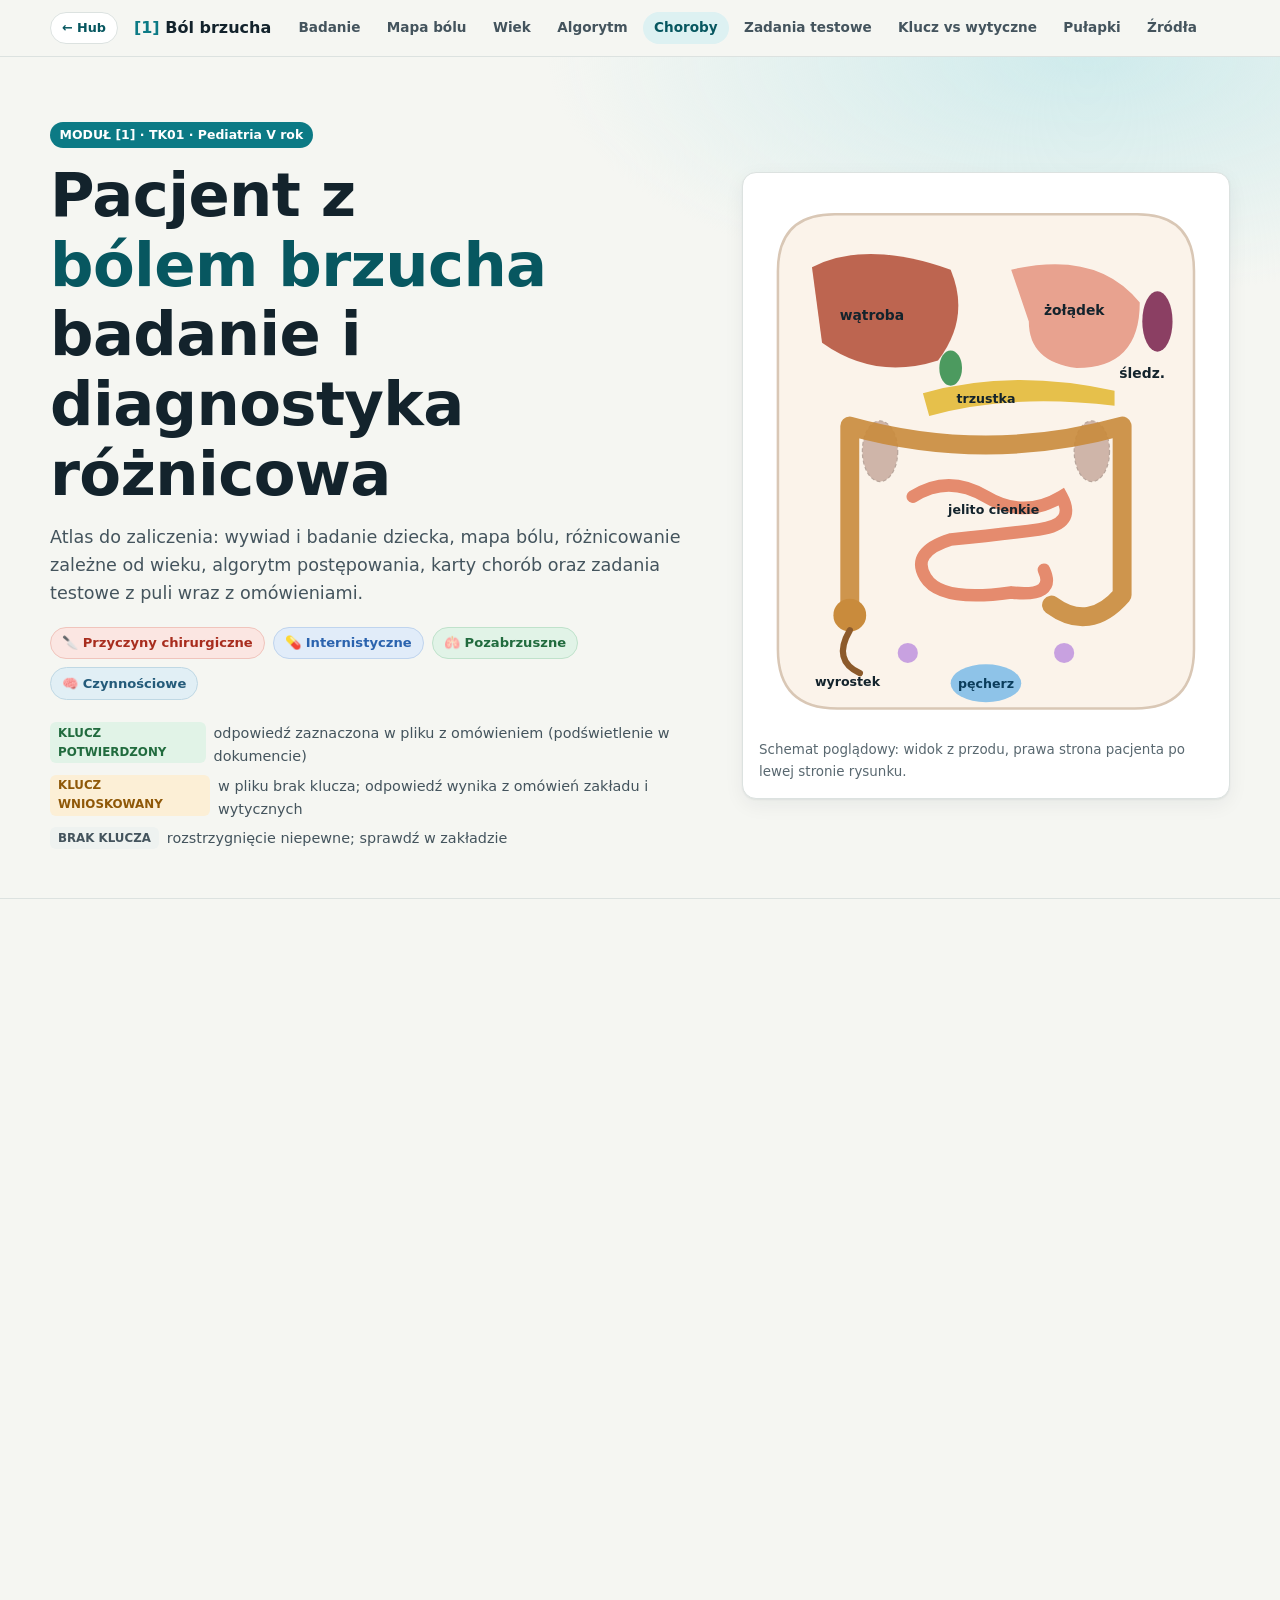
==== commit 7566563b: "feat(hub,themes,atlasy): add 6 dark palette themes, question ID badges & figures, and atlas sync upd" ====
--- a/atlasy/atlas-bol-brzucha/index.html
+++ b/atlasy/atlas-bol-brzucha/index.html
@@ -10,13 +10,14 @@
 <meta name="viewport" content="width=device-width,initial-scale=1,viewport-fit=cover">
 <title>[1] Pacjent z bólem brzucha – atlas pediatryczny</title>
 <link rel="preconnect" href="https://api.fontshare.com">
-<link href="https://api.fontshare.com/v2/css?f[]=satoshi@400,500,700&f[]=cabinet-grotesk@700,800&display=swap" rel="stylesheet" media="print" onload="this.media='all'"><noscript><link href="https://api.fontshare.com/v2/css?f[]=satoshi@400,500,700&f[]=cabinet-grotesk@700,800&display=swap" rel="stylesheet"></noscript>
+<link href="https://api.fontshare.com/v2/css?f[]=satoshi@400,500,700&f[]=cabinet-grotesk@700,800&display=swap" rel="stylesheet" crossorigin="anonymous" media="print" onload="this.media='all'"><noscript><link href="https://api.fontshare.com/v2/css?f[]=satoshi@400,500,700&f[]=cabinet-grotesk@700,800&display=swap" rel="stylesheet" crossorigin="anonymous"></noscript>
 <link rel="stylesheet" href="../atlas-base.css">
 <link rel="stylesheet" href="style.css">
 <link rel="stylesheet" href="../atlas-mobile.css">
 </head>
 <body>
 <nav class="nav" aria-label="Nawigacja"><div class="wrap">
+  <a class="hub-back" href="../../index.html">← Hub</a>
   <div class="brand"><b>[1]</b> <span>Ból brzucha</span></div>
   <ul id="navlist">
     <li><a href="#badanie">Badanie</a></li>
@@ -323,6 +324,7 @@
   </ul>
   <p class="small" style="margin-top:.8rem">Materiał dydaktyczny. Schematy są uproszczone; dawek i progów nie traktuj jako zastępujących lokalny protokół.</p>
 </div></footer>
+<script src="../atlas-hub-sync.js"></script>
 <script src="app.js"></script>
 </body>
 </html>
--- a/atlasy/atlas-base.css
+++ b/atlasy/atlas-base.css
@@ -1,12 +1,12 @@
 /* Wspólny arkusz bazowy dla atlasów spójnych z systemem Hub (Cabinet Grotesk + Satoshi) */
 :root{
-  --bg:#F5F6F2; --surface:#FFFFFF; --surface-2:#EEF2F0; --ink:#13232C; --ink-2:#44545D; --on-accent:#FFFFFF; --muted:#596870; --line:#DCE2E0;
+  --bg:#F5F6F2; --surface:#FFFFFF; --surface-2:#EEF2F0; --ink:#13232C; --ink-2:#44545D; --ink-inv:#FFFFFF; --on-accent:#FFFFFF; --muted:#596870; --line:#DCE2E0;
   --teal:#0C7A85; --teal-d:#075760; --teal-l:#DDF1F2; --teal-2:#4DB8C0;
   --red:#A82D1E; --red-l:#FBE6E2; --red-b:#F0C4BC;
   --amber:#8F5808; --amber-l:#FCEFD6;
   --blue:#2B63AE; --blue-l:#E1ECF9; --blue-b:#BFD4EE;
   --green:#216B3E; --green-l:#E1F3E7; --green-b:#BFE2CB;
-  --violet:#6E4CB0; --violet-l:#ECE6F8; --violet-b:#D3C7EE;
+  --violet:#245B7A; --violet-l:#E1EFF5; --violet-b:#BFD8E4;
   --edge:#B5C0C3; --nav-bg:rgba(245,246,242,.92); --hero-glow:#CFEBEC; --focus-ring:#7CC9CF;
   --font-display:'Cabinet Grotesk','Satoshi',system-ui,sans-serif;
   --font-body:'Satoshi','Inter',system-ui,sans-serif;
@@ -17,10 +17,10 @@
 body{font-family:var(--font-body);font-size:16px;line-height:1.6;color:var(--ink);background:var(--bg);-webkit-font-smoothing:antialiased}
 img,svg{max-width:100%;display:block}
 a{color:var(--teal-d)}
-h1,h2,h3{font-family:var(--font-display);line-height:1.15;letter-spacing:-.01em;font-weight:800}
+h1,h2,h3{font-family:var(--font-display);line-height:1.15;letter-spacing:-.01em;font-weight:800;text-wrap:balance}
 h2{font-size:clamp(1.6rem,3.2vw,2.2rem);margin-bottom:.4rem}
-h3{font-size:1.2rem;font-weight:700;font-family:var(--font-body)}
-h4{font-size:1rem;font-weight:700;font-family:var(--font-body)}
+h3{font-size:1.25rem;line-height:1.25;font-weight:700;font-family:var(--font-body)}
+h4{font-size:1rem;line-height:1.35;font-weight:700;font-family:var(--font-body)}
 p{max-width:75ch}
 .wrap{width:min(1180px,100% - 2rem);margin-inline:auto}
 section{padding:clamp(2.5rem,6vw,4.5rem) 0;border-top:1px solid var(--line)}
@@ -36,6 +36,8 @@
 .nav ul::-webkit-scrollbar{display:none}
 .nav a{display:block;padding:.35rem .7rem;border-radius:999px;font-size:.85rem;font-weight:600;color:var(--ink-2);text-decoration:none;white-space:nowrap}
 .nav a:hover,.nav a.on{background:var(--teal-l);color:var(--teal-d)}
+.nav .hub-back{display:inline-flex;align-items:center;gap:.3rem;padding:.3rem .68rem;border-radius:999px;border:1px solid var(--line);background:var(--surface);color:var(--teal-d);font-size:.8rem;font-weight:700;text-decoration:none;white-space:nowrap;flex-shrink:0}
+.nav .hub-back:hover{border-color:var(--teal);background:var(--teal-l)}
 
 /* hero */
 .hero{padding:clamp(2rem,5vw,4rem) 0 clamp(2rem,4vw,3rem);border:0;background:
@@ -57,6 +59,28 @@
 
 /* cards, boxes */
 .card{background:var(--surface);border:1px solid var(--line);border-radius:var(--r);padding:1.2rem 1.3rem;box-shadow:var(--shadow)}
+.kpis{display:grid;grid-template-columns:repeat(4,1fr);gap:1rem;margin:1.2rem 0}
+.kpi{background:var(--surface);border:1px solid var(--line);border-radius:var(--r);padding:1rem 1.1rem;box-shadow:var(--shadow)}
+.kpi b{display:block;font-family:var(--font-display);font-size:2rem;line-height:1;color:var(--teal-d)}
+.kpi span{font-size:.86rem;color:var(--ink-2)}
+.kpi.r b{color:var(--red)}.kpi.a b{color:var(--amber)}.kpi.v b{color:var(--violet)}
+.tcard{background:var(--surface);border:1px solid var(--line);border-radius:var(--r);padding:1rem 1.1rem;box-shadow:var(--shadow),inset 0 3px 0 0 var(--tc,var(--teal));font-size:.93rem}
+.tcard.r{--tc:var(--red)}.tcard.b{--tc:var(--blue)}.tcard.a{--tc:var(--amber)}.tcard.v{--tc:var(--violet)}.tcard.g{--tc:var(--green)}
+.tcard h3{font-family:var(--font-display);font-size:1.25rem;line-height:1.25;margin-bottom:.3rem}
+.tcard h4{font-family:var(--font-display);font-size:1rem;line-height:1.3;margin-bottom:.3rem}
+.tcard ul{padding-left:1.1rem}.tcard li{margin:.18rem 0}
+.tcard .em{font-size:1.3rem}
+.pill{display:inline-block;font-size:.76rem;font-weight:700;padding:.08rem .5rem;border-radius:999px;margin:.1rem .15rem .1rem 0}
+.pill.r{background:var(--red-l);color:var(--red)}.pill.g{background:var(--green-l);color:var(--green)}.pill.b{background:var(--blue-l);color:var(--blue)}.pill.a{background:var(--amber-l);color:var(--amber)}.pill.v{background:var(--violet-l);color:var(--violet)}
+.tbadge{font-size:.72rem;font-weight:700;padding:.05rem .45rem;border-radius:6px;background:var(--surface-2);color:var(--ink-2)}
+.tbadge.hub-sync-badge.is-ok{background:var(--green-l);color:var(--green)}
+.tbadge.hub-sync-badge.is-bad{background:var(--amber-l);color:var(--amber)}
+.btn{font:inherit;font-size:.88rem;font-weight:700;padding:.45rem .95rem;border-radius:999px;border:1px solid var(--teal);background:var(--teal);color:var(--on-accent);cursor:pointer}
+.btn.o{background:var(--surface);color:var(--teal-d)}
+.chk{list-style:none;display:grid;gap:.4rem}
+.chk li{display:flex;gap:.55rem;align-items:flex-start}
+.chk li::before{content:'';flex:0 0 18px;height:18px;margin-top:.2rem;border:2px solid var(--teal);border-radius:5px}
+.chk.no li::before{content:'✕';border-color:var(--red);color:var(--red);font-size:.7rem;font-weight:800;text-align:center;line-height:14px}
 .grid2{display:grid;grid-template-columns:repeat(2,1fr);gap:1rem}
 .grid3{display:grid;grid-template-columns:repeat(3,1fr);gap:1rem}
 .grid4{display:grid;grid-template-columns:repeat(4,1fr);gap:1rem}
@@ -69,7 +93,7 @@
 .callout b.k{display:block;font-size:.78rem;letter-spacing:.06em;text-transform:uppercase;margin-bottom:.15rem}
 ul.tight{padding-left:1.1rem}ul.tight li{margin:.2rem 0}
 .small{font-size:.88rem;color:var(--ink-2)}
-.mod{display:inline-block;font-size:.72rem;font-weight:800;padding:.05rem .4rem;border-radius:6px;background:var(--ink);color:var(--on-accent);margin-right:.15rem;vertical-align:middle}
+.mod{display:inline-block;font-size:.72rem;font-weight:800;padding:.05rem .4rem;border-radius:6px;background:var(--ink);color:var(--ink-inv);margin-right:.15rem;vertical-align:middle}
 
 /* tabs */
 .tabs{display:flex;gap:.4rem;flex-wrap:wrap;margin-bottom:1rem}
@@ -80,10 +104,13 @@
 .filters{display:flex;flex-wrap:wrap;gap:.4rem;margin-bottom:1rem}
 
 /* tables */
-.tw{overflow-x:auto;border:1px solid var(--line);border-radius:var(--r);background:var(--surface)}
+.tw{overflow-x:auto;padding:.55rem .75rem;border:1px solid var(--line);border-radius:var(--r);background:var(--surface)}
+.card .tw,.card .fig{border:0;border-radius:0;background:transparent;box-shadow:none;padding:0;margin-top:.5rem}
 table{border-collapse:collapse;width:100%;font-size:.92rem}
 th,td{padding:.6rem .8rem;text-align:left;vertical-align:top;border-bottom:1px solid var(--line)}
 th{background:var(--surface-2);font-size:.8rem;text-transform:uppercase;letter-spacing:.04em;color:var(--ink-2)}
+th:first-child{border-top-left-radius:8px}
+th:last-child{border-top-right-radius:8px}
 tr:last-child td{border-bottom:0}
 
 /* abdomen map */
@@ -105,10 +132,10 @@
 .c1{background:#E8F3F3;color:var(--teal-d)}
 .c2{background:#A9D8DB;color:#064349}
 .c3{background:var(--teal);color:var(--on-accent)}
-.heat td[data-s=s].c3{background:var(--red);color:var(--on-accent)}.heat td[data-s=s].c2{background:#F1B8AE;color:#6a1a10}.heat td[data-s=s].c1{background:#FAE3DF;color:var(--red)}
-.heat td[data-s=i].c3{background:var(--blue)}.heat td[data-s=i].c2{background:#AFC9EA;color:#10305c}.heat td[data-s=i].c1{background:#E6EEF9;color:var(--blue)}
-.heat td[data-s=e].c3{background:var(--green)}.heat td[data-s=e].c2{background:#A9DBB9;color:#103d20}.heat td[data-s=e].c1{background:#E6F4EB;color:var(--green)}
-.heat td[data-s=f].c3{background:var(--violet)}.heat td[data-s=f].c2{background:#CBBDEB;color:#2e1d5a}.heat td[data-s=f].c1{background:#EFEAF9;color:var(--violet)}
+.heat td[data-s=s].c3{background:var(--red);color:var(--ink-inv)}.heat td[data-s=s].c2{background:#F1B8AE;color:#6a1a10}.heat td[data-s=s].c1{background:#FAE3DF;color:var(--red)}
+.heat td[data-s=i].c3{background:var(--blue);color:var(--ink-inv)}.heat td[data-s=i].c2{background:#AFC9EA;color:#10305c}.heat td[data-s=i].c1{background:#E6EEF9;color:var(--blue)}
+.heat td[data-s=e].c3{background:var(--green);color:var(--ink-inv)}.heat td[data-s=e].c2{background:#A9DBB9;color:#103d20}.heat td[data-s=e].c1{background:#E6F4EB;color:var(--green)}
+.heat td[data-s=f].c3{background:var(--violet);color:var(--ink-inv)}.heat td[data-s=f].c2{background:#B5D3E3;color:#143648}.heat td[data-s=f].c1{background:#E8F2F7;color:var(--violet)}
 
 /* flow */
 .flow{display:grid;gap:.6rem;justify-items:center}
@@ -167,7 +194,7 @@
 .cmp .a{background:var(--amber-l);border:1px solid rgba(229,154,36,.35)}
 .cmp .b{background:var(--blue-l);border:1px solid rgba(78,143,230,.35)}
 .cmp b.k{display:block;font-size:.74rem;text-transform:uppercase;letter-spacing:.05em}
-.score{position:sticky;bottom:12px;margin-left:auto;width:max-content;background:var(--ink);color:var(--on-accent);padding:.5rem 1rem;border-radius:999px;font-weight:700;font-size:.9rem;box-shadow:var(--shadow);z-index:20}
+.score{position:sticky;bottom:12px;margin-left:auto;width:max-content;background:var(--ink);color:var(--ink-inv);padding:.5rem 1rem;border-radius:999px;font-weight:700;font-size:.9rem;box-shadow:var(--shadow);z-index:20}
 
 /* bars */
 .bars{display:grid;gap:.45rem}
@@ -188,8 +215,20 @@
 
 @media (max-width:900px){
  .hero .grid,.map,.grid2,.grid3,.grid4,.dcards,.cmp,.branch,.br3{grid-template-columns:1fr}
+ .kpis{grid-template-columns:1fr 1fr}
  .bar{grid-template-columns:110px 1fr 28px}
  .brand span{display:none}
+}
+@media (max-width:560px){.kpis{grid-template-columns:1fr}}
+@media (max-width:640px){
+ .tw{padding:.35rem .4rem}
+ .tw th,.tw td{padding:.45rem .55rem;font-size:.85rem;overflow-wrap:break-word}
+ .tw th{font-size:.72rem;letter-spacing:.02em}
+ .heat th:first-child,.heat td:first-child{min-width:140px;max-width:165px;position:sticky;left:0;z-index:1;background:var(--surface);box-shadow:1px 0 0 var(--line)}
+ .heat th:not(:first-child),.heat td:not(:first-child){white-space:nowrap}
+ .heat th:first-child,.heat tr.grp td:first-child{background:var(--surface-2)}
+ [data-theme="dark"] .heat th:first-child{background:var(--surface)}
+ [data-theme="dark"] .heat tr.grp td:first-child{background:var(--line-2)}
 }
 @media (prefers-reduced-motion:reduce){html{scroll-behavior:auto!important}*,*::before,*::after{animation-duration:.01ms!important;animation-iteration-count:1!important}a,button,.btn,.opt,.tgl button,.tabs button,.filters button{transition:opacity .15s ease,background-color .15s ease,border-color .15s ease,color .15s ease,box-shadow .15s ease!important;transform:none!important}}
 
@@ -201,7 +240,7 @@
 /* ---------- dark theme ---------- */
 :root[data-theme="dark"]{
   color-scheme:dark;
-  --bg:#090C0E; --surface:#11161A; --surface-2:#171E24; --ink:#F1F5F7; --ink-2:#B3C0C8; --muted:#8A9BA5; --line:#222B32; --line-2:#192026;
+  --bg:#090C0E; --surface:#11161A; --surface-2:#171E24; --ink:#F1F5F7; --ink-2:#B3C0C8; --ink-inv:#090C0E; --muted:#8A9BA5; --line:#222B32; --line-2:#192026;
   --teal:#0F828E; --teal-d:#4FD1DD; --teal-l:rgba(18,153,166,.18);
   --red:#E55B4B; --red-l:rgba(229,91,75,.16);
   --amber:#E59A24; --amber-l:rgba(229,154,36,.16);
@@ -212,3 +251,44 @@
 }
 [data-theme="dark"] .card{background:var(--surface);border-color:var(--line)}
 [data-theme="dark"] table th{background:var(--surface);color:var(--ink)}
+[data-theme="dark"] .fig svg{background:transparent;border-radius:10px;padding:0}
+[data-theme="dark"] .fig svg:not(.dg) :is(text,tspan):not([fill]){fill:var(--ink)}
+[data-theme="dark"] .fig svg:not(.dg) :is(text,tspan)[fill="#13232C"],
+[data-theme="dark"] .fig svg:not(.dg) :is(text,tspan)[fill="#44545D"],
+[data-theme="dark"] .fig svg:not(.dg) :is(text,tspan)[fill="#1E293B"]{fill:var(--ink)!important}
+[data-theme="dark"] .fig svg:not(.dg) :is(text,tspan)[fill="#5B6B73"],
+[data-theme="dark"] .fig svg:not(.dg) :is(text,tspan)[fill="#6B7A82"],
+[data-theme="dark"] .fig svg:not(.dg) :is(text,tspan)[fill="#596870"]{fill:var(--muted)!important}
+[data-theme="dark"] .fig svg:not(.dg) :is(rect,circle,ellipse,polygon,path)[fill="#fff"],
+[data-theme="dark"] .fig svg:not(.dg) :is(rect,circle,ellipse,polygon,path)[fill="#FFFFFF"],
+[data-theme="dark"] .fig svg:not(.dg) :is(rect,circle,ellipse,polygon,path)[fill="#EEF2F0"],
+[data-theme="dark"] .fig svg:not(.dg) :is(rect,circle,ellipse,polygon,path)[fill="#E8ECE9"],
+[data-theme="dark"] .fig svg:not(.dg) :is(rect,circle,ellipse,polygon,path)[fill="#F5F6F2"],
+[data-theme="dark"] .fig svg:not(.dg) :is(rect,circle,ellipse,polygon,path)[fill="#FBF3EA"],
+[data-theme="dark"] .fig svg:not(.dg) :is(rect,circle,ellipse,polygon,path)[fill="#FBF6EE"]{fill:var(--surface-2)!important}
+[data-theme="dark"] .fig svg:not(.dg) [fill="#FBE6E2"],
+[data-theme="dark"] .fig svg:not(.dg) [fill="#F8D9D3"]{fill:var(--red-l)!important}
+[data-theme="dark"] .fig svg:not(.dg) [fill="#FCEFD6"]{fill:var(--amber-l)!important}
+[data-theme="dark"] .fig svg:not(.dg) [fill="#E1ECF9"],
+[data-theme="dark"] .fig svg:not(.dg) [fill="#E3EDF9"],
+[data-theme="dark"] .fig svg:not(.dg) [fill="url(#gbr)"]{fill:var(--blue-l)!important}
+[data-theme="dark"] .fig svg:not(.dg) [fill="#E1F3E7"]{fill:var(--green-l)!important}
+[data-theme="dark"] .fig svg:not(.dg) [fill="#DDF1F2"]{fill:var(--teal-l)!important}
+[data-theme="dark"] .fig svg:not(.dg) [fill="#ECE6F8"],
+[data-theme="dark"] .fig svg:not(.dg) [fill="#E1EFF5"]{fill:var(--violet-l)!important}
+[data-theme="dark"] .fig svg:not(.dg) [stroke="#13232C"],
+[data-theme="dark"] .fig svg:not(.dg) [stroke="#44545D"]{stroke:var(--ink-2)!important}
+[data-theme="dark"] .fig svg:not(.dg) [stroke="#DCE2E0"],
+[data-theme="dark"] .fig svg:not(.dg) [stroke="#B5C0C3"],
+[data-theme="dark"] .fig svg:not(.dg) [stroke="#fff"]{stroke:var(--line)!important}
+[data-theme="dark"] .branch>div{background:var(--surface-2)}
+[data-theme="dark"] .c1{background:var(--teal-l);color:var(--teal-d)}
+[data-theme="dark"] .c2{background:rgba(18,153,166,.32);color:var(--ink)}
+[data-theme="dark"] .heat td[data-s=s].c1{background:var(--red-l);color:var(--red)}
+[data-theme="dark"] .heat td[data-s=s].c2{background:rgba(229,91,75,.32);color:var(--ink)}
+[data-theme="dark"] .heat td[data-s=i].c1{background:var(--blue-l);color:var(--blue)}
+[data-theme="dark"] .heat td[data-s=i].c2{background:rgba(78,143,230,.32);color:var(--ink)}
+[data-theme="dark"] .heat td[data-s=e].c1{background:var(--green-l);color:var(--green)}
+[data-theme="dark"] .heat td[data-s=e].c2{background:rgba(59,179,110,.32);color:var(--ink)}
+[data-theme="dark"] .heat td[data-s=f].c1{background:var(--violet-l);color:var(--violet)}
+[data-theme="dark"] .heat td[data-s=f].c2{background:rgba(79,163,204,.32);color:var(--ink)}
--- a/atlasy/atlas-mobile.css
+++ b/atlasy/atlas-mobile.css
@@ -40,10 +40,10 @@
 .score {
   bottom: max(12px, calc(12px + env(safe-area-inset-bottom)));
 }
-/* Gdy atlas działa osadzony w czytniku Hubu (#/atlas/...), nie dubluj przyklejonego paska nawigacji */
-html.hub-embedded .nav {
-  position: static;
-  backdrop-filter: none;
+/* Gdy atlas działa osadzony w czytniku Hubu (#/atlas/...), ukryj zduplikowany pasek linków sekcji .nav (nawigację zapewnia pasek .rbar i #secSel w Hubie) */
+html.hub-embedded .nav,
+html.hub-embedded .hub-back {
+  display: none;
 }
 html.hub-embedded .sticky-tools {
   top: 0;
@@ -183,7 +183,7 @@
 }
 [data-theme="dark"] svg.dg .navy-t,
 [data-theme="dark"] svg.dg .t.tw {
-  fill: var(--bg);
+  fill: var(--ink);
 }
 
 /* Subtelny feedback dotykowy i pojawianie się omówień w atlasach */
@@ -248,20 +248,36 @@
 .hero .card h2,
 .mc h2 {
   font-family: var(--font-body, var(--f-body));
-  font-size: 1.05rem;
+  font-size: 1.28rem;
+  line-height: 1.22;
   font-weight: 700;
   margin-bottom: .35rem;
 }
 .tcard h3,
 .mgrid h3 {
-  font-size: 1.05rem;
+  font-size: 1.25rem;
+  line-height: 1.25;
   margin-bottom: .3rem;
 }
+.tcard h4,
+.mgrid h4 {
+  font-size: 1rem;
+  line-height: 1.3;
+  margin-bottom: .25rem;
+}
+.agecol h3,
+.agecol h4 {
+  padding: .55rem .8rem;
+  color: var(--ink-inv, #fff);
+  font-family: var(--font-display);
+}
 .agecol h3 {
-  padding: .55rem .8rem;
-  color: #fff;
-  font-family: var(--font-display);
-  font-size: 1rem;
+  font-size: 1.08rem;
+  line-height: 1.25;
+}
+.agecol h4 {
+  font-size: .96rem;
+  line-height: 1.3;
 }
 .map svg .reg:focus:not(:focus-visible),
 .body-map svg .pt:focus:not(:focus-visible),
